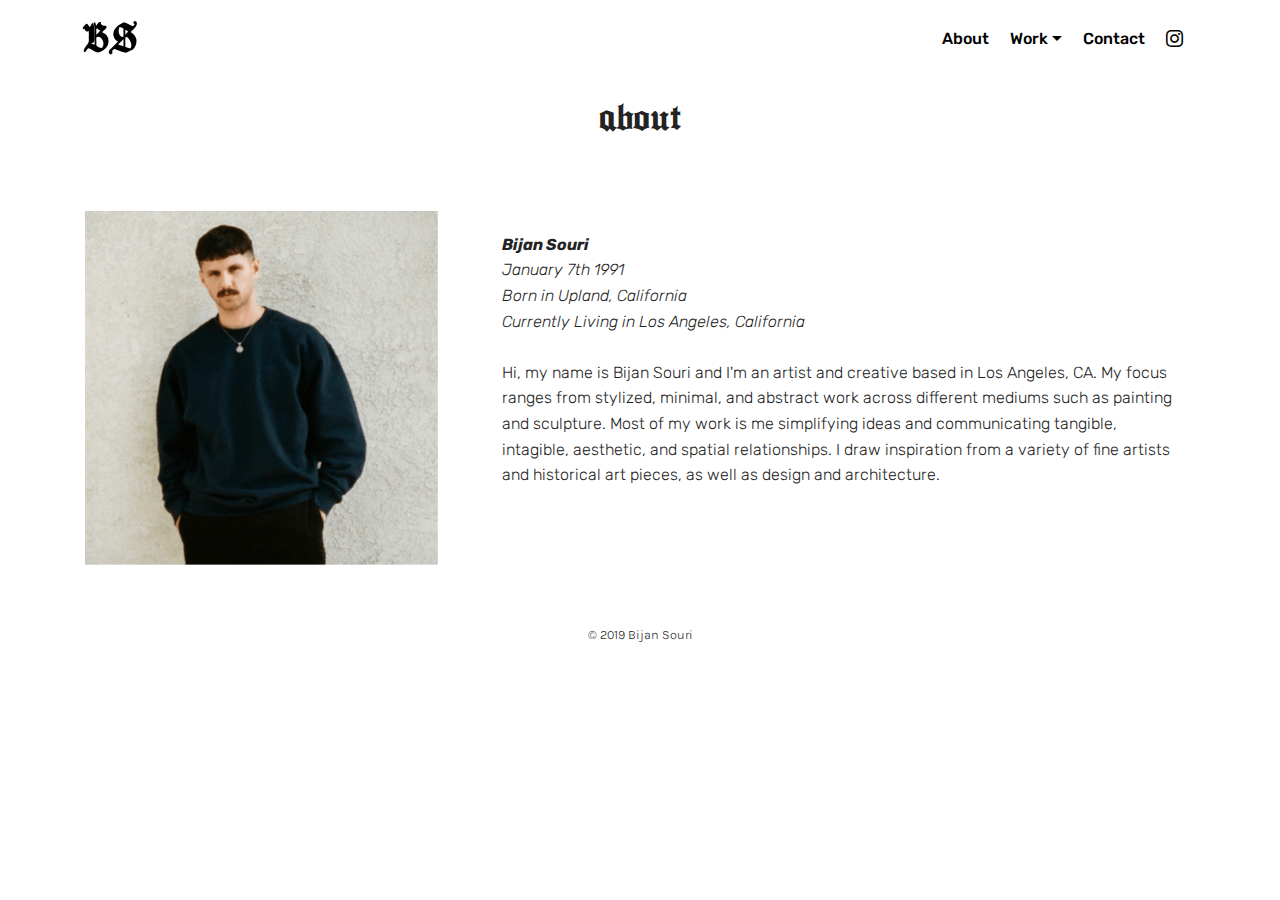
==== about.html @ efc6d03c "create github pages" ====
<!DOCTYPE html>
<html >
<head>
  <!-- Site made with Mobirise Website Builder v4.9.3, https://mobirise.com -->
  <meta charset="UTF-8">
  <meta http-equiv="X-UA-Compatible" content="IE=edge">
  <meta name="generator" content="Mobirise v4.9.3, mobirise.com">
  <meta name="viewport" content="width=device-width, initial-scale=1, minimum-scale=1">
  <link rel="shortcut icon" href="assets/images/bs-new-square-128x128.png" type="image/x-icon">
  <meta name="description" content="">
  <title>About</title>
  <link rel="stylesheet" href="assets/web/assets/mobirise-icons/mobirise-icons.css">
  <link rel="stylesheet" href="assets/tether/tether.min.css">
  <link rel="stylesheet" href="assets/bootstrap/css/bootstrap.min.css">
  <link rel="stylesheet" href="assets/bootstrap/css/bootstrap-grid.min.css">
  <link rel="stylesheet" href="assets/bootstrap/css/bootstrap-reboot.min.css">
  <link rel="stylesheet" href="assets/dropdown/css/style.css">
  <link rel="stylesheet" href="assets/socicon/css/styles.css">
  <link rel="stylesheet" href="assets/theme/css/style.css">
  <link href="assets/fonts/style.css" rel="stylesheet">
  <link rel="stylesheet" href="assets/mobirise/css/mbr-additional.css" type="text/css">
  
  
  
</head>
<body>
  <section class="menu cid-rirGWQUSJr" once="menu" id="menu2-4">

    

    <nav class="navbar navbar-expand beta-menu navbar-dropdown align-items-center navbar-fixed-top navbar-toggleable-sm">
        <button class="navbar-toggler navbar-toggler-right" type="button" data-toggle="collapse" data-target="#navbarSupportedContent" aria-controls="navbarSupportedContent" aria-expanded="false" aria-label="Toggle navigation">
            <div class="hamburger">
                <span></span>
                <span></span>
                <span></span>
                <span></span>
            </div>
        </button>
        <div class="menu-logo">
            <div class="navbar-brand">
                <span class="navbar-logo">
                    <a href="index.html">
                        <img src="assets/images/bs-new-square-122x122.png" alt="Mobirise" title="" style="height: 3.8rem;">
                    </a>
                </span>
                
            </div>
        </div>
        <div class="collapse navbar-collapse" id="navbarSupportedContent">
            <ul class="navbar-nav nav-dropdown nav-right" data-app-modern-menu="true"><li class="nav-item">
                    <a class="nav-link link text-black display-4" href="about.html">
                        About</a>
                </li><li class="nav-item dropdown"><a class="nav-link link dropdown-toggle text-black display-4" href="https://mobirise.co" data-toggle="dropdown-submenu" aria-expanded="false">
                        Work</a><div class="dropdown-menu"><a class="dropdown-item text-black display-4" href="art.html">Art</a><a class="dropdown-item text-black display-4" href="photography.html">Photograpy</a><a class="dropdown-item text-black display-4" href="scenic.html">Scenic Art</a><a class="dropdown-item text-black display-4" href="video.html">Video</a></div></li><li class="nav-item"><a class="nav-link link text-black display-4" href="contact.html">
                        Contact</a></li><li class="nav-item"><a class="nav-link link text-black display-4" href="https://www.instagram.com/okaybrb/" target="_blank"><span class="socicon socicon-instagram mbr-iconfont mbr-iconfont-btn" style="font-size: 17px;"></span></a></li></ul>
            
        </div>
    </nav>
</section>

<section class="engine"><a href="https://mobirise.info">Mobirise</a></section><section class="header1 cid-rice3ErLma" id="header16-d">

    

    

    <div class="container">
        <div class="row justify-content-md-center">
            <div class="col-md-10 align-center">
                <h1 class="mbr-section-title mbr-bold pb-3 mbr-fonts-style display-5"><span style="font-weight: normal;">about</span></h1>
                
                
                
            </div>
        </div>
    </div>

</section>

<section class="testimonials2 cid-ricbhhKDl5" id="testimonials2-3">

    

    

    <div class="container">
        <div class="media-container-row">
            <div class="mbr-figure pr-lg-5" style="width: 55%;">
              <img src="assets/images/bijan-profile-pic-1162x1256.png" alt="" title="">
            </div>
            <div class="media-content px-3 align-self-center mbr-white py-2">
                    <p class="mbr-text testimonial-text mbr-fonts-style display-4"><strong>
                       Bijan Souri</strong>
<br>
January 7th 1991
<br>
Born in Upland, California
<br>
Currently Living in Los Angeles, California
<br><br><span style="font-style: normal;">Hi, my name is Bijan Souri and I'm an artist and creative based in Los Angeles, CA. My focus ranges from stylized, minimal, and abstract work across different mediums such as painting and sculpture.  Most of my work is me simplifying ideas and communicating tangible, intagible, aesthetic, and spatial relationships. I draw inspiration from a variety of fine artists and historical art pieces, as well as design and architecture.</span><br></p>
                    <p class="mbr-author-name pt-4 mb-2 mbr-fonts-style display-7"></p>
                    <p class="mbr-author-desc mbr-fonts-style display-7"></p>
            </div>
        </div>
    </div>
</section>

<section once="" class="cid-ritAlDVL1P" id="footer6-c">

    

    

    <div class="container">
        <div class="media-container-row align-center mbr-white">
            <div class="col-12">
                <p class="mbr-text mb-0 mbr-fonts-style display-2">
                    © 2019 Bijan Souri</p>
            </div>
        </div>
    </div>
</section>


  <script src="assets/web/assets/jquery/jquery.min.js"></script>
  <script src="assets/popper/popper.min.js"></script>
  <script src="assets/tether/tether.min.js"></script>
  <script src="assets/bootstrap/js/bootstrap.min.js"></script>
  <script src="assets/smoothscroll/smooth-scroll.js"></script>
  <script src="assets/dropdown/js/script.min.js"></script>
  <script src="assets/touchswipe/jquery.touch-swipe.min.js"></script>
  <script src="assets/theme/js/script.js"></script>
  
  
</body>
</html>
---- assets/web/assets/mobirise-icons/mobirise-icons.css ----
@font-face {
  font-family: 'MobiriseIcons';
  src:  url('mobirise-icons.eot?spat4u');
  src:  url('mobirise-icons.eot?spat4u#iefix') format('embedded-opentype'),
    url('mobirise-icons.ttf?spat4u') format('truetype'),
    url('mobirise-icons.woff?spat4u') format('woff'),
    url('mobirise-icons.svg?spat4u#MobiriseIcons') format('svg');
  font-weight: normal;
  font-style: normal;
}

[class^="mbri-"], [class*=" mbri-"] {
  /* use !important to prevent issues with browser extensions that change fonts */
  font-family: MobiriseIcons !important;
  speak: none;
  font-style: normal;
  font-weight: normal;
  font-variant: normal;
  text-transform: none;
  line-height: 1;

  /* Better Font Rendering =========== */
  -webkit-font-smoothing: antialiased;
  -moz-osx-font-smoothing: grayscale;
}

.mbri-add-submenu:before {
  content: "\e900";
}
.mbri-alert:before {
  content: "\e901";
}
.mbri-align-center:before {
  content: "\e902";
}
.mbri-align-justify:before {
  content: "\e903";
}
.mbri-align-left:before {
  content: "\e904";
}
.mbri-align-right:before {
  content: "\e905";
}
.mbri-android:before {
  content: "\e906";
}
.mbri-apple:before {
  content: "\e907";
}
.mbri-arrow-down:before {
  content: "\e908";
}
.mbri-arrow-next:before {
  content: "\e909";
}
.mbri-arrow-prev:before {
  content: "\e90a";
}
.mbri-arrow-up:before {
  content: "\e90b";
}
.mbri-bold:before {
  content: "\e90c";
}
.mbri-bookmark:before {
  content: "\e90d";
}
.mbri-bootstrap:before {
  content: "\e90e";
}
.mbri-briefcase:before {
  content: "\e90f";
}
.mbri-browse:before {
  content: "\e910";
}
.mbri-bulleted-list:before {
  content: "\e911";
}
.mbri-calendar:before {
  content: "\e912";
}
.mbri-camera:before {
  content: "\e913";
}
.mbri-cart-add:before {
  content: "\e914";
}
.mbri-cart-full:before {
  content: "\e915";
}
.mbri-cash:before {
  content: "\e916";
}
.mbri-change-style:before {
  content: "\e917";
}
.mbri-chat:before {
  content: "\e918";
}
.mbri-clock:before {
  content: "\e919";
}
.mbri-close:before {
  content: "\e91a";
}
.mbri-cloud:before {
  content: "\e91b";
}
.mbri-code:before {
  content: "\e91c";
}
.mbri-contact-form:before {
  content: "\e91d";
}
.mbri-credit-card:before {
  content: "\e91e";
}
.mbri-cursor-click:before {
  content: "\e91f";
}
.mbri-cust-feedback:before {
  content: "\e920";
}
.mbri-database:before {
  content: "\e921";
}
.mbri-delivery:before {
  content: "\e922";
}
.mbri-desktop:before {
  content: "\e923";
}
.mbri-devices:before {
  content: "\e924";
}
.mbri-down:before {
  content: "\e925";
}
.mbri-download:before {
  content: "\e989";
}
.mbri-drag-n-drop:before {
  content: "\e927";
}
.mbri-drag-n-drop2:before {
  content: "\e928";
}
.mbri-edit:before {
  content: "\e929";
}
.mbri-edit2:before {
  content: "\e92a";
}
.mbri-error:before {
  content: "\e92b";
}
.mbri-extension:before {
  content: "\e92c";
}
.mbri-features:before {
  content: "\e92d";
}
.mbri-file:before {
  content: "\e92e";
}
.mbri-flag:before {
  content: "\e92f";
}
.mbri-folder:before {
  content: "\e930";
}
.mbri-gift:before {
  content: "\e931";
}
.mbri-github:before {
  content: "\e932";
}
.mbri-globe:before {
  content: "\e933";
}
.mbri-globe-2:before {
  content: "\e934";
}
.mbri-growing-chart:before {
  content: "\e935";
}
.mbri-hearth:before {
  content: "\e936";
}
.mbri-help:before {
  content: "\e937";
}
.mbri-home:before {
  content: "\e938";
}
.mbri-hot-cup:before {
  content: "\e939";
}
.mbri-idea:before {
  content: "\e93a";
}
.mbri-image-gallery:before {
  content: "\e93b";
}
.mbri-image-slider:before {
  content: "\e93c";
}
.mbri-info:before {
  content: "\e93d";
}
.mbri-italic:before {
  content: "\e93e";
}
.mbri-key:before {
  content: "\e93f";
}
.mbri-laptop:before {
  content: "\e940";
}
.mbri-layers:before {
  content: "\e941";
}
.mbri-left-right:before {
  content: "\e942";
}
.mbri-left:before {
  content: "\e943";
}
.mbri-letter:before {
  content: "\e944";
}
.mbri-like:before {
  content: "\e945";
}
.mbri-link:before {
  content: "\e946";
}
.mbri-lock:before {
  content: "\e947";
}
.mbri-login:before {
  content: "\e948";
}
.mbri-logout:before {
  content: "\e949";
}
.mbri-magic-stick:before {
  content: "\e94a";
}
.mbri-map-pin:before {
  content: "\e94b";
}
.mbri-menu:before {
  content: "\e94c";
}
.mbri-mobile:before {
  content: "\e94d";
}
.mbri-mobile2:before {
  content: "\e94e";
}
.mbri-mobirise:before {
  content: "\e94f";
}
.mbri-more-horizontal:before {
  content: "\e950";
}
.mbri-more-vertical:before {
  content: "\e951";
}
.mbri-music:before {
  content: "\e952";
}
.mbri-new-file:before {
  content: "\e953";
}
.mbri-numbered-list:before {
  content: "\e954";
}
.mbri-opened-folder:before {
  content: "\e955";
}
.mbri-pages:before {
  content: "\e956";
}
.mbri-paper-plane:before {
  content: "\e957";
}
.mbri-paperclip:before {
  content: "\e958";
}
.mbri-photo:before {
  content: "\e959";
}
.mbri-photos:before {
  content: "\e95a";
}
.mbri-pin:before {
  content: "\e95b";
}
.mbri-play:before {
  content: "\e95c";
}
.mbri-plus:before {
  content: "\e95d";
}
.mbri-preview:before {
  content: "\e95e";
}
.mbri-print:before {
  content: "\e95f";
}
.mbri-protect:before {
  content: "\e960";
}
.mbri-question:before {
  content: "\e961";
}
.mbri-quote-left:before {
  content: "\e962";
}
.mbri-quote-right:before {
  content: "\e963";
}
.mbri-refresh:before {
  content: "\e964";
}
.mbri-responsive:before {
  content: "\e965";
}
.mbri-right:before {
  content: "\e966";
}
.mbri-rocket:before {
  content: "\e967";
}
.mbri-sad-face:before {
  content: "\e968";
}
.mbri-sale:before {
  content: "\e969";
}
.mbri-save:before {
  content: "\e96a";
}
.mbri-search:before {
  content: "\e96b";
}
.mbri-setting:before {
  content: "\e96c";
}
.mbri-setting2:before {
  content: "\e96d";
}
.mbri-setting3:before {
  content: "\e96e";
}
.mbri-share:before {
  content: "\e96f";
}
.mbri-shopping-bag:before {
  content: "\e970";
}
.mbri-shopping-basket:before {
  content: "\e971";
}
.mbri-shopping-cart:before {
  content: "\e972";
}
.mbri-sites:before {
  content: "\e973";
}
.mbri-smile-face:before {
  content: "\e974";
}
.mbri-speed:before {
  content: "\e975";
}
.mbri-star:before {
  content: "\e976";
}
.mbri-success:before {
  content: "\e977";
}
.mbri-sun:before {
  content: "\e978";
}
.mbri-sun2:before {
  content: "\e979";
}
.mbri-tablet:before {
  content: "\e97a";
}
.mbri-tablet-vertical:before {
  content: "\e97b";
}
.mbri-target:before {
  content: "\e97c";
}
.mbri-timer:before {
  content: "\e97d";
}
.mbri-to-ftp:before {
  content: "\e97e";
}
.mbri-to-local-drive:before {
  content: "\e97f";
}
.mbri-touch-swipe:before {
  content: "\e980";
}
.mbri-touch:before {
  content: "\e981";
}
.mbri-trash:before {
  content: "\e982";
}
.mbri-underline:before {
  content: "\e983";
}
.mbri-unlink:before {
  content: "\e984";
}
.mbri-unlock:before {
  content: "\e985";
}
.mbri-up-down:before {
  content: "\e986";
}
.mbri-up:before {
  content: "\e987";
}
.mbri-update:before {
  content: "\e988";
}
.mbri-upload:before {
 content: "\e926"; 
}
.mbri-user:before {
  content: "\e98a";
}
.mbri-user2:before {
  content: "\e98b";
}
.mbri-users:before {
  content: "\e98c";
}
.mbri-video:before {
  content: "\e98d";
}
.mbri-video-play:before {
  content: "\e98e";
}
.mbri-watch:before {
  content: "\e98f";
}
.mbri-website-theme:before {
  content: "\e990";
}
.mbri-wifi:before {
  content: "\e991";
}
.mbri-windows:before {
  content: "\e992";
}
.mbri-zoom-out:before {
  content: "\e993";
}
.mbri-redo:before {
  content: "\e994";
}
.mbri-undo:before {
  content: "\e995";
}
---- assets/dropdown/css/style.css ----
.navbar-dropdown {
  left: 0;
  padding: 0;
  position: absolute;
  right: 0;
  top: 0;
  transition: all 0.45s ease;
  z-index: 1030;
  background: #282828; }
  .navbar-dropdown .navbar-logo {
    margin-right: 0.8rem;
    transition: margin 0.3s ease-in-out;
    vertical-align: middle; }
    .navbar-dropdown .navbar-logo img {
      height: 3.125rem;
      transition: all 0.3s ease-in-out; }
    .navbar-dropdown .navbar-logo.mbr-iconfont {
      font-size: 3.125rem;
      line-height: 3.125rem; }
  .navbar-dropdown .navbar-caption {
    font-weight: 700;
    white-space: normal;
    vertical-align: -4px;
    line-height: 3.125rem !important; }
    .navbar-dropdown .navbar-caption, .navbar-dropdown .navbar-caption:hover {
      color: inherit;
      text-decoration: none; }
  .navbar-dropdown .mbr-iconfont + .navbar-caption {
    vertical-align: -1px; }
  .navbar-dropdown.navbar-fixed-top {
    position: fixed; }
  .navbar-dropdown .navbar-brand span {
    vertical-align: -4px; }
  .navbar-dropdown.bg-color.transparent {
    background: none; }
  .navbar-dropdown.navbar-short .navbar-brand {
    padding: 0.625rem 0; }
    .navbar-dropdown.navbar-short .navbar-brand span {
      vertical-align: -1px; }
  .navbar-dropdown.navbar-short .navbar-caption {
    line-height: 2.375rem !important;
    vertical-align: -2px; }
  .navbar-dropdown.navbar-short .navbar-logo {
    margin-right: 0.5rem; }
    .navbar-dropdown.navbar-short .navbar-logo img {
      height: 2.375rem; }
    .navbar-dropdown.navbar-short .navbar-logo.mbr-iconfont {
      font-size: 2.375rem;
      line-height: 2.375rem; }
  .navbar-dropdown.navbar-short .mbr-table-cell {
    height: 3.625rem; }
  .navbar-dropdown .navbar-close {
    left: 0.6875rem;
    position: fixed;
    top: 0.75rem;
    z-index: 1000; }
  .navbar-dropdown .hamburger-icon {
    content: "";
    display: inline-block;
    vertical-align: middle;
    width: 16px;
    -webkit-box-shadow: 0 -6px 0 1px #282828,0 0 0 1px #282828,0 6px 0 1px #282828;
    -moz-box-shadow: 0 -6px 0 1px #282828,0 0 0 1px #282828,0 6px 0 1px #282828;
    box-shadow: 0 -6px 0 1px #282828,0 0 0 1px #282828,0 6px 0 1px #282828; }

.dropdown-menu .dropdown-toggle[data-toggle="dropdown-submenu"]::after {
  border-bottom: 0.35em solid transparent;
  border-left: 0.35em solid;
  border-right: 0;
  border-top: 0.35em solid transparent;
  margin-left: 0.3rem; }

.dropdown-menu .dropdown-item:focus {
  outline: 0; }

.nav-dropdown {
  font-size: 0.75rem;
  font-weight: 500;
  height: auto !important; }
  .nav-dropdown .nav-btn {
    padding-left: 1rem; }
  .nav-dropdown .link {
    margin: .667em 1.667em;
    font-weight: 500;
    padding: 0;
    transition: color .2s ease-in-out; }
    .nav-dropdown .link.dropdown-toggle {
      margin-right: 2.583em; }
      .nav-dropdown .link.dropdown-toggle::after {
        margin-left: .25rem;
        border-top: 0.35em solid;
        border-right: 0.35em solid transparent;
        border-left: 0.35em solid transparent;
        border-bottom: 0; }
      .nav-dropdown .link.dropdown-toggle[aria-expanded="true"] {
        margin: 0;
        padding: 0.667em 3.263em  0.667em 1.667em; }
  .nav-dropdown .link::after,
  .nav-dropdown .dropdown-item::after {
    color: inherit; }
  .nav-dropdown .btn {
    font-size: 0.75rem;
    font-weight: 700;
    letter-spacing: 0;
    margin-bottom: 0;
    padding-left: 1.25rem;
    padding-right: 1.25rem; }
  .nav-dropdown .dropdown-menu {
    border-radius: 0;
    border: 0;
    left: 0;
    margin: 0;
    padding-bottom: 1.25rem;
    padding-top: 1.25rem;
    position: relative; }
  .nav-dropdown .dropdown-submenu {
    margin-left: 0.125rem;
    top: 0; }
  .nav-dropdown .dropdown-item {
    font-weight: 500;
    line-height: 2;
    padding: 0.3846em 4.615em 0.3846em 1.5385em;
    position: relative;
    transition: color .2s ease-in-out, background-color .2s ease-in-out; }
    .nav-dropdown .dropdown-item::after {
      margin-top: -0.3077em;
      position: absolute;
      right: 1.1538em;
      top: 50%; }
    .nav-dropdown .dropdown-item:focus, .nav-dropdown .dropdown-item:hover {
      background: none; }

@media (max-width: 767px) {
  .nav-dropdown.navbar-toggleable-sm {
    bottom: 0;
    display: none;
    left: 0;
    overflow-x: hidden;
    position: fixed;
    top: 0;
    transform: translateX(-100%);
    -ms-transform: translateX(-100%);
    -webkit-transform: translateX(-100%);
    width: 18.75rem;
    z-index: 999; } }
.nav-dropdown.navbar-toggleable-xl {
  bottom: 0;
  display: none;
  left: 0;
  overflow-x: hidden;
  position: fixed;
  top: 0;
  transform: translateX(-100%);
  -ms-transform: translateX(-100%);
  -webkit-transform: translateX(-100%);
  width: 18.75rem;
  z-index: 999; }

.nav-dropdown-sm {
  display: block !important;
  overflow-x: hidden;
  overflow: auto;
  padding-top: 3.875rem; }
  .nav-dropdown-sm::after {
    content: "";
    display: block;
    height: 3rem;
    width: 100%; }
  .nav-dropdown-sm.collapse.in ~ .navbar-close {
    display: block !important; }
  .nav-dropdown-sm.collapsing, .nav-dropdown-sm.collapse.in {
    transform: translateX(0);
    -ms-transform: translateX(0);
    -webkit-transform: translateX(0);
    transition: all 0.25s ease-out;
    -webkit-transition: all 0.25s ease-out;
    background: #282828; }
  .nav-dropdown-sm.collapsing[aria-expanded="false"] {
    transform: translateX(-100%);
    -ms-transform: translateX(-100%);
    -webkit-transform: translateX(-100%); }
  .nav-dropdown-sm .nav-item {
    display: block;
    margin-left: 0 !important;
    padding-left: 0; }
  .nav-dropdown-sm .link,
  .nav-dropdown-sm .dropdown-item {
    border-top: 1px dotted rgba(255, 255, 255, 0.1);
    font-size: 0.8125rem;
    line-height: 1.6;
    margin: 0 !important;
    padding: 0.875rem 2.4rem 0.875rem 1.5625rem !important;
    position: relative;
    white-space: normal; }
    .nav-dropdown-sm .link:focus, .nav-dropdown-sm .link:hover,
    .nav-dropdown-sm .dropdown-item:focus,
    .nav-dropdown-sm .dropdown-item:hover {
      background: rgba(0, 0, 0, 0.2) !important;
      color: #c0a375; }
  .nav-dropdown-sm .nav-btn {
    position: relative;
    padding: 1.5625rem 1.5625rem 0 1.5625rem; }
    .nav-dropdown-sm .nav-btn::before {
      border-top: 1px dotted rgba(255, 255, 255, 0.1);
      content: "";
      left: 0;
      position: absolute;
      top: 0;
      width: 100%; }
    .nav-dropdown-sm .nav-btn + .nav-btn {
      padding-top: 0.625rem; }
      .nav-dropdown-sm .nav-btn + .nav-btn::before {
        display: none; }
  .nav-dropdown-sm .btn {
    padding: 0.625rem 0; }
  .nav-dropdown-sm .dropdown-toggle[data-toggle="dropdown-submenu"]::after {
    margin-left: .25rem;
    border-top: 0.35em solid;
    border-right: 0.35em solid transparent;
    border-left: 0.35em solid transparent;
    border-bottom: 0; }
  .nav-dropdown-sm .dropdown-toggle[data-toggle="dropdown-submenu"][aria-expanded="true"]::after {
    border-top: 0;
    border-right: 0.35em solid transparent;
    border-left: 0.35em solid transparent;
    border-bottom: 0.35em solid; }
  .nav-dropdown-sm .dropdown-menu {
    margin: 0;
    padding: 0;
    position: relative;
    top: 0;
    left: 0;
    width: 100%;
    border: 0;
    float: none;
    border-radius: 0;
    background: none; }
  .nav-dropdown-sm .dropdown-submenu {
    left: 100%;
    margin-left: 0.125rem;
    margin-top: -1.25rem;
    top: 0; }

.navbar-toggleable-sm .nav-dropdown .dropdown-menu {
  position: absolute; }

.navbar-toggleable-sm .nav-dropdown .dropdown-submenu {
  left: 100%;
  margin-left: 0.125rem;
  margin-top: -1.25rem;
  top: 0; }

.navbar-toggleable-sm.opened .nav-dropdown .dropdown-menu {
  position: relative; }

.navbar-toggleable-sm.opened .nav-dropdown .dropdown-submenu {
  left: 0;
  margin-left: 00rem;
  margin-top: 0rem;
  top: 0; }

.is-builder .nav-dropdown.collapsing {
  transition: none !important; }

/*# sourceMappingURL=style.css.map */
---- assets/socicon/css/styles.css ----
@charset "UTF-8";

@font-face {
  font-family: "socicon";
  src:url("../fonts/socicon.eot");
  src:url("../fonts/socicon.eot?#iefix") format("embedded-opentype"),
    url("../fonts/socicon.woff") format("woff"),
    url("../fonts/socicon.ttf") format("truetype"),
    url("../fonts/socicon.svg#socicon") format("svg");
  font-weight: normal;
  font-style: normal;

}

[data-icon]:before {
  font-family: "socicon" !important;
  content: attr(data-icon);
  font-style: normal !important;
  font-weight: normal !important;
  font-variant: normal !important;
  text-transform: none !important;
  speak: none;
  line-height: 1;
  -webkit-font-smoothing: antialiased;
  -moz-osx-font-smoothing: grayscale;
}

[class^="socicon-"]:before,
[class*=" socicon-"]:before {
  font-family: "socicon" !important;
  font-style: normal !important;
  font-weight: normal !important;
  font-variant: normal !important;
  text-transform: none !important;
  speak: none;
  line-height: 1;
  -webkit-font-smoothing: antialiased;
  -moz-osx-font-smoothing: grayscale;
}

.socicon-modelmayhem:before {
  content: "\e000";
}
.socicon-mixcloud:before {
  content: "\e001";
}
.socicon-drupal:before {
  content: "\e002";
}
.socicon-swarm:before {
  content: "\e003";
}
.socicon-istock:before {
  content: "\e004";
}
.socicon-yammer:before {
  content: "\e005";
}
.socicon-ello:before {
  content: "\e006";
}
.socicon-stackoverflow:before {
  content: "\e007";
}
.socicon-persona:before {
  content: "\e008";
}
.socicon-triplej:before {
  content: "\e009";
}
.socicon-houzz:before {
  content: "\e00a";
}
.socicon-rss:before {
  content: "\e00b";
}
.socicon-paypal:before {
  content: "\e00c";
}
.socicon-odnoklassniki:before {
  content: "\e00d";
}
.socicon-airbnb:before {
  content: "\e00e";
}
.socicon-periscope:before {
  content: "\e00f";
}
.socicon-outlook:before {
  content: "\e010";
}
.socicon-coderwall:before {
  content: "\e011";
}
.socicon-tripadvisor:before {
  content: "\e012";
}
.socicon-appnet:before {
  content: "\e013";
}
.socicon-goodreads:before {
  content: "\e014";
}
.socicon-tripit:before {
  content: "\e015";
}
.socicon-lanyrd:before {
  content: "\e016";
}
.socicon-slideshare:before {
  content: "\e017";
}
.socicon-buffer:before {
  content: "\e018";
}
.socicon-disqus:before {
  content: "\e019";
}
.socicon-vkontakte:before {
  content: "\e01a";
}
.socicon-whatsapp:before {
  content: "\e01b";
}
.socicon-patreon:before {
  content: "\e01c";
}
.socicon-storehouse:before {
  content: "\e01d";
}
.socicon-pocket:before {
  content: "\e01e";
}
.socicon-mail:before {
  content: "\e01f";
}
.socicon-blogger:before {
  content: "\e020";
}
.socicon-technorati:before {
  content: "\e021";
}
.socicon-reddit:before {
  content: "\e022";
}
.socicon-dribbble:before {
  content: "\e023";
}
.socicon-stumbleupon:before {
  content: "\e024";
}
.socicon-digg:before {
  content: "\e025";
}
.socicon-envato:before {
  content: "\e026";
}
.socicon-behance:before {
  content: "\e027";
}
.socicon-delicious:before {
  content: "\e028";
}
.socicon-deviantart:before {
  content: "\e029";
}
.socicon-forrst:before {
  content: "\e02a";
}
.socicon-play:before {
  content: "\e02b";
}
.socicon-zerply:before {
  content: "\e02c";
}
.socicon-wikipedia:before {
  content: "\e02d";
}
.socicon-apple:before {
  content: "\e02e";
}
.socicon-flattr:before {
  content: "\e02f";
}
.socicon-github:before {
  content: "\e030";
}
.socicon-renren:before {
  content: "\e031";
}
.socicon-friendfeed:before {
  content: "\e032";
}
.socicon-newsvine:before {
  content: "\e033";
}
.socicon-identica:before {
  content: "\e034";
}
.socicon-bebo:before {
  content: "\e035";
}
.socicon-zynga:before {
  content: "\e036";
}
.socicon-steam:before {
  content: "\e037";
}
.socicon-xbox:before {
  content: "\e038";
}
.socicon-windows:before {
  content: "\e039";
}
.socicon-qq:before {
  content: "\e03a";
}
.socicon-douban:before {
  content: "\e03b";
}
.socicon-meetup:before {
  content: "\e03c";
}
.socicon-playstation:before {
  content: "\e03d";
}
.socicon-android:before {
  content: "\e03e";
}
.socicon-snapchat:before {
  content: "\e03f";
}
.socicon-twitter:before {
  content: "\e040";
}
.socicon-facebook:before {
  content: "\e041";
}
.socicon-googleplus:before {
  content: "\e042";
}
.socicon-pinterest:before {
  content: "\e043";
}
.socicon-foursquare:before {
  content: "\e044";
}
.socicon-yahoo:before {
  content: "\e045";
}
.socicon-skype:before {
  content: "\e046";
}
.socicon-yelp:before {
  content: "\e047";
}
.socicon-feedburner:before {
  content: "\e048";
}
.socicon-linkedin:before {
  content: "\e049";
}
.socicon-viadeo:before {
  content: "\e04a";
}
.socicon-xing:before {
  content: "\e04b";
}
.socicon-myspace:before {
  content: "\e04c";
}
.socicon-soundcloud:before {
  content: "\e04d";
}
.socicon-spotify:before {
  content: "\e04e";
}
.socicon-grooveshark:before {
  content: "\e04f";
}
.socicon-lastfm:before {
  content: "\e050";
}
.socicon-youtube:before {
  content: "\e051";
}
.socicon-vimeo:before {
  content: "\e052";
}
.socicon-dailymotion:before {
  content: "\e053";
}
.socicon-vine:before {
  content: "\e054";
}
.socicon-flickr:before {
  content: "\e055";
}
.socicon-500px:before {
  content: "\e056";
}
.socicon-wordpress:before {
  content: "\e058";
}
.socicon-tumblr:before {
  content: "\e059";
}
.socicon-twitch:before {
  content: "\e05a";
}
.socicon-8tracks:before {
  content: "\e05b";
}
.socicon-amazon:before {
  content: "\e05c";
}
.socicon-icq:before {
  content: "\e05d";
}
.socicon-smugmug:before {
  content: "\e05e";
}
.socicon-ravelry:before {
  content: "\e05f";
}
.socicon-weibo:before {
  content: "\e060";
}
.socicon-baidu:before {
  content: "\e061";
}
.socicon-angellist:before {
  content: "\e062";
}
.socicon-ebay:before {
  content: "\e063";
}
.socicon-imdb:before {
  content: "\e064";
}
.socicon-stayfriends:before {
  content: "\e065";
}
.socicon-residentadvisor:before {
  content: "\e066";
}
.socicon-google:before {
  content: "\e067";
}
.socicon-yandex:before {
  content: "\e068";
}
.socicon-sharethis:before {
  content: "\e069";
}
.socicon-bandcamp:before {
  content: "\e06a";
}
.socicon-itunes:before {
  content: "\e06b";
}
.socicon-deezer:before {
  content: "\e06c";
}
.socicon-telegram:before {
  content: "\e06e";
}
.socicon-openid:before {
  content: "\e06f";
}
.socicon-amplement:before {
  content: "\e070";
}
.socicon-viber:before {
  content: "\e071";
}
.socicon-zomato:before {
  content: "\e072";
}
.socicon-draugiem:before {
  content: "\e074";
}
.socicon-endomodo:before {
  content: "\e075";
}
.socicon-filmweb:before {
  content: "\e076";
}
.socicon-stackexchange:before {
  content: "\e077";
}
.socicon-wykop:before {
  content: "\e078";
}
.socicon-teamspeak:before {
  content: "\e079";
}
.socicon-teamviewer:before {
  content: "\e07a";
}
.socicon-ventrilo:before {
  content: "\e07b";
}
.socicon-younow:before {
  content: "\e07c";
}
.socicon-raidcall:before {
  content: "\e07d";
}
.socicon-mumble:before {
  content: "\e07e";
}
.socicon-medium:before {
  content: "\e06d";
}
.socicon-bebee:before {
  content: "\e07f";
}
.socicon-hitbox:before {
  content: "\e080";
}
.socicon-reverbnation:before {
  content: "\e081";
}
.socicon-formulr:before {
  content: "\e082";
}
.socicon-instagram:before {
  content: "\e057";
}
.socicon-battlenet:before {
  content: "\e083";
}
.socicon-chrome:before {
  content: "\e084";
}
.socicon-discord:before {
  content: "\e086";
}
.socicon-issuu:before {
  content: "\e087";
}
.socicon-macos:before {
  content: "\e088";
}
.socicon-firefox:before {
  content: "\e089";
}
.socicon-opera:before {
  content: "\e08d";
}
.socicon-keybase:before {
  content: "\e090";
}
.socicon-alliance:before {
  content: "\e091";
}
.socicon-livejournal:before {
  content: "\e092";
}
.socicon-googlephotos:before {
  content: "\e093";
}
.socicon-horde:before {
  content: "\e094";
}
.socicon-etsy:before {
  content: "\e095";
}
.socicon-zapier:before {
  content: "\e096";
}
.socicon-google-scholar:before {
  content: "\e097";
}
.socicon-researchgate:before {
  content: "\e098";
}
.socicon-wechat:before {
  content: "\e099";
}
.socicon-strava:before {
  content: "\e09a";
}
.socicon-line:before {
  content: "\e09b";
}
.socicon-lyft:before {
  content: "\e09c";
}
.socicon-uber:before {
  content: "\e09d";
}
.socicon-songkick:before {
  content: "\e09e";
}
.socicon-viewbug:before {
  content: "\e09f";
}
.socicon-googlegroups:before {
  content: "\e0a0";
}
.socicon-quora:before {
  content: "\e073";
}
.socicon-diablo:before {
  content: "\e085";
}
.socicon-blizzard:before {
  content: "\e0a1";
}
.socicon-hearthstone:before {
  content: "\e08b";
}
.socicon-heroes:before {
  content: "\e08a";
}
.socicon-overwatch:before {
  content: "\e08c";
}
.socicon-warcraft:before {
  content: "\e08e";
}
.socicon-starcraft:before {
  content: "\e08f";
}
.socicon-beam:before {
  content: "\e0a2";
}
.socicon-curse:before {
  content: "\e0a3";
}
.socicon-player:before {
  content: "\e0a4";
}
.socicon-streamjar:before {
  content: "\e0a5";
}
.socicon-nintendo:before {
  content: "\e0a6";
}
.socicon-hellocoton:before {
  content: "\e0a7";
}
---- assets/theme/css/style.css ----
/*!
 * Mobirise v4 theme (https://mobirise.com/)
 * Copyright 2017 Mobirise
 */
section {
  background-color: #eeeeee; }

section,
.container,
.container-fluid {
  position: relative;
  word-wrap: break-word; }

a.mbr-iconfont:hover {
  text-decoration: none; }

.article .lead p, .article .lead ul, .article .lead ol, .article .lead pre, .article .lead blockquote {
  margin-bottom: 0; }

a {
  font-style: normal;
  font-weight: 400;
  cursor: pointer; }
  a, a:hover {
    text-decoration: none; }

figure {
  margin-bottom: 0; }

body {
  color: #232323; }

h1, h2, h3, h4, h5, h6,
.h1, .h2, .h3, .h4, .h5, .h6,
.display-1, .display-2, .display-3, .display-4 {
  line-height: 1;
  word-break: break-word;
  word-wrap: break-word; }

b, strong {
  font-weight: bold; }

blockquote {
  padding: 10px 0 10px 20px;
  position: relative;
  border-left: 2px solid;
  border-color: #ff3366; }

input:-webkit-autofill, input:-webkit-autofill:hover, input:-webkit-autofill:focus, input:-webkit-autofill:active {
  transition-delay: 9999s;
  transition-property: background-color, color; }

textarea[type="hidden"] {
  display: none; }

body {
  position: relative; }

section {
  background-position: 50% 50%;
  background-repeat: no-repeat;
  background-size: cover; }
  section .mbr-background-video,
  section .mbr-background-video-preview {
    position: absolute;
    bottom: 0;
    left: 0;
    right: 0;
    top: 0; }

.hidden {
  visibility: hidden; }

.mbr-z-index20 {
  z-index: 20; }

/*! Base colors */
.mbr-white {
  color: #ffffff; }

.mbr-black {
  color: #000000; }

.mbr-bg-white {
  background-color: #ffffff; }

.mbr-bg-black {
  background-color: #000000; }

/*! Text-aligns */
.align-left {
  text-align: left; }

.align-center {
  text-align: center; }

.align-right {
  text-align: right; }

@media (max-width: 767px) {
  .align-left, .align-center, .align-right, .mbr-section-btn, .mbr-section-title {
    text-align: center; } }
/*! Font-weight  */
.mbr-light {
  font-weight: 300; }

.mbr-regular {
  font-weight: 400; }

.mbr-semibold {
  font-weight: 500; }

.mbr-bold {
  font-weight: 700; }

/*! Media  */
.media-size-item {
  -webkit-flex: 1 1 auto;
  -moz-flex: 1 1 auto;
  -ms-flex: 1 1 auto;
  -o-flex: 1 1 auto;
  flex: 1 1 auto; }

.media-content {
  -webkit-flex-basis: 100%;
  flex-basis: 100%; }

.media-container-row {
  display: -ms-flexbox;
  display: -webkit-flex;
  display: flex;
  -webkit-flex-direction: row;
  -ms-flex-direction: row;
  flex-direction: row;
  -webkit-flex-wrap: wrap;
  -ms-flex-wrap: wrap;
  flex-wrap: wrap;
  -webkit-justify-content: center;
  -ms-flex-pack: center;
  justify-content: center;
  -webkit-align-content: center;
  -ms-flex-line-pack: center;
  align-content: center;
  -webkit-align-items: start;
  -ms-flex-align: start;
  align-items: start; }
  .media-container-row .media-size-item {
    width: 400px; }

.media-container-column {
  display: -ms-flexbox;
  display: -webkit-flex;
  display: flex;
  -webkit-flex-direction: column;
  -ms-flex-direction: column;
  flex-direction: column;
  -webkit-flex-wrap: wrap;
  -ms-flex-wrap: wrap;
  flex-wrap: wrap;
  -webkit-justify-content: center;
  -ms-flex-pack: center;
  justify-content: center;
  -webkit-align-content: center;
  -ms-flex-line-pack: center;
  align-content: center;
  -webkit-align-items: stretch;
  -ms-flex-align: stretch;
  align-items: stretch; }
  .media-container-column > * {
    width: 100%; }

@media (min-width: 992px) {
  .media-container-row {
    -webkit-flex-wrap: nowrap;
    -ms-flex-wrap: nowrap;
    flex-wrap: nowrap; } }
figure {
  overflow: hidden; }

figure[mbr-media-size] {
  transition: width 0.1s; }

.mbr-figure img, .mbr-figure iframe {
  display: block;
  width: 100%; }

.card {
  background-color: transparent;
  border: none; }

.card-img {
  text-align: center;
  flex-shrink: 0;
  -webkit-flex-shrink: 0; }

.media {
  max-width: 100%;
  margin: 0 auto; }

.mbr-figure {
  -ms-flex-item-align: center;
  -ms-grid-row-align: center;
  -webkit-align-self: center;
  align-self: center; }

.media-container > div {
  max-width: 100%; }

.mbr-figure img, .card-img img {
  width: 100%; }

@media (max-width: 991px) {
  .media-size-item {
    width: auto !important; }

  .media {
    width: auto; }

  .mbr-figure {
    width: 100% !important; } }
/*! Buttons */
.mbr-section-btn {
  margin-left: -.25rem;
  margin-right: -.25rem;
  font-size: 0; }

nav .mbr-section-btn {
  margin-left: 0rem;
  margin-right: 0rem; }

/*! Btn icon margin */
.btn .mbr-iconfont, .btn.btn-sm .mbr-iconfont {
  cursor: pointer;
  margin-right: 0.5rem; }

.btn.btn-md .mbr-iconfont, .btn.btn-md .mbr-iconfont {
  margin-right: 0.8rem; }

.mbr-regular {
  font-weight: 400; }

.mbr-semibold {
  font-weight: 500; }

.mbr-bold {
  font-weight: 700; }

[type="submit"] {
  -webkit-appearance: none; }

/*! Full-screen */
.mbr-fullscreen .mbr-overlay {
  min-height: 100vh; }

.mbr-fullscreen {
  display: flex;
  display: -webkit-flex;
  display: -moz-flex;
  display: -ms-flex;
  display: -o-flex;
  align-items: center;
  -webkit-align-items: center;
  min-height: 100vh;
  padding-top: 3rem;
  padding-bottom: 3rem; }

/*! Map */
.map {
  height: 25rem;
  position: relative; }
  .map iframe {
    width: 100%;
    height: 100%; }

/* Form */
.form-asterisk {
  font-family: initial;
  position: absolute;
  top: -2px;
  font-weight: normal; }

/*! Scroll to top arrow */
.mbr-arrow-up {
  bottom: 25px;
  right: 90px;
  position: fixed;
  text-align: right;
  z-index: 5000;
  color: #ffffff;
  font-size: 32px;
  transform: rotate(180deg);
  -webkit-transform: rotate(180deg); }

.mbr-arrow-up a {
  background: rgba(0, 0, 0, 0.2);
  border-radius: 3px;
  color: #fff;
  display: inline-block;
  height: 60px;
  width: 60px;
  outline-style: none !important;
  position: relative;
  text-decoration: none;
  transition: all .3s ease-in-out;
  cursor: pointer;
  text-align: center; }
  .mbr-arrow-up a:hover {
    background-color: rgba(0, 0, 0, 0.4); }
  .mbr-arrow-up a i {
    line-height: 60px; }

.mbr-arrow-up-icon {
  display: block;
  color: #fff; }

.mbr-arrow-up-icon::before {
  content: "\203a";
  display: inline-block;
  font-family: serif;
  font-size: 32px;
  line-height: 1;
  font-style: normal;
  position: relative;
  top: 6px;
  left: -4px;
  -webkit-transform: rotate(-90deg);
  transform: rotate(-90deg); }

/*! Arrow Down */
.mbr-arrow {
  position: absolute;
  bottom: 45px;
  left: 50%;
  width: 60px;
  height: 60px;
  cursor: pointer;
  background-color: rgba(80, 80, 80, 0.5);
  border-radius: 50%;
  -webkit-transform: translateX(-50%);
  transform: translateX(-50%); }
  .mbr-arrow > a {
    display: inline-block;
    text-decoration: none;
    outline-style: none;
    -webkit-animation: arrowdown 1.7s ease-in-out infinite;
    animation: arrowdown 1.7s ease-in-out infinite; }
    .mbr-arrow > a > i {
      position: absolute;
      top: -2px;
      left: 15px;
      font-size: 2rem; }

@keyframes arrowdown {
  0% {
    transform: translateY(0px);
    -webkit-transform: translateY(0px); }
  50% {
    transform: translateY(-5px);
    -webkit-transform: translateY(-5px); }
  100% {
    transform: translateY(0px);
    -webkit-transform: translateY(0px); } }
@-webkit-keyframes arrowdown {
  0% {
    transform: translateY(0px);
    -webkit-transform: translateY(0px); }
  50% {
    transform: translateY(-5px);
    -webkit-transform: translateY(-5px); }
  100% {
    transform: translateY(0px);
    -webkit-transform: translateY(0px); } }
@media (max-width: 500px) {
  .mbr-arrow-up {
    left: 50%;
    right: auto;
    transform: translateX(-50%) rotate(180deg);
    -webkit-transform: translateX(-50%) rotate(180deg); } }
/*Gradients animation*/
@keyframes gradient-animation {
  from {
    background-position: 0% 100%;
    animation-timing-function: ease-in-out; }
  to {
    background-position: 100% 0%;
    animation-timing-function: ease-in-out; } }
@-webkit-keyframes gradient-animation {
  from {
    background-position: 0% 100%;
    animation-timing-function: ease-in-out; }
  to {
    background-position: 100% 0%;
    animation-timing-function: ease-in-out; } }
.bg-gradient {
  background-size: 200% 200%;
  animation: gradient-animation 5s infinite alternate;
  -webkit-animation: gradient-animation 5s infinite alternate; }

.menu .navbar-brand {
  display: -webkit-flex; }
  .menu .navbar-brand span {
    display: flex;
    display: -webkit-flex; }
  .menu .navbar-brand .navbar-caption-wrap {
    display: -webkit-flex; }
  .menu .navbar-brand .navbar-logo img {
    display: -webkit-flex; }
@media (min-width: 768px) and (max-width: 991px) {
  .menu .navbar-toggleable-sm .navbar-nav {
    display: -webkit-box;
    display: -webkit-flex;
    display: -ms-flexbox; } }
@media (min-width: 992px) {
  .menu .navbar-nav.nav-dropdown {
    display: -webkit-flex; }
  .menu .navbar-toggleable-sm .navbar-collapse {
    display: -webkit-flex !important; } }
@media (max-width: 767px) {
  .menu .navbar-collapse {
    overflow-y: auto;
    max-height: 80vh; }
  .menu .dropdown-menu {
    max-height: 60vh;
    overflow-y: auto; } }

.navbar {
  display: -webkit-flex;
  -webkit-flex-wrap: wrap;
  -webkit-align-items: center;
  -webkit-justify-content: space-between; }

.navbar-collapse {
  -webkit-flex-basis: 100%;
  -webkit-flex-grow: 1;
  -webkit-align-items: center; }

.nav-dropdown .link {
  padding: .667em 1.667em !important;
  margin: 0 !important; }

.nav {
  display: -webkit-flex;
  -webkit-flex-wrap: wrap; }

.row {
  display: -webkit-flex;
  -webkit-flex-wrap: wrap; }

.justify-content-center {
  -webkit-justify-content: center; }

.form-inline {
  display: -webkit-flex;
  -webkit-flex-flow: row wrap;
  -webkit-align-items: center; }

.card-wrapper {
  -webkit-flex: 1; }

.carousel-control {
  z-index: 10;
  display: -webkit-flex;
  -webkit-align-items: center;
  -webkit-justify-content: center; }

.carousel-controls {
  display: -webkit-flex; }

.media {
  display: -webkit-flex; }

/*# sourceMappingURL=style.css.map */
.engine {
	position: absolute;
	text-indent: -2400px;
	text-align: center;
	padding: 0;
	top: 0;
	left: -2400px;
}
---- assets/fonts/style.css ----
@font-face {
   font-family: 'FetteClassicUNZFraktur';
   src: url('FetteClassicUNZFraktur/font.ttf');
}
@font-face {
   font-family: 'Ancient Medium';
   src: url('Ancient Medium/font.ttf');
}
---- assets/mobirise/css/mbr-additional.css ----
@import url(https://fonts.googleapis.com/css?family=Karla:400,400i,700,700i);
@import url(https://fonts.googleapis.com/css?family=Rubik:300,300i,400,400i,500,500i,700,700i,900,900i);



body {
  font-style: normal;
  line-height: 1.5;
}
.mbr-section-title {
  font-style: normal;
  line-height: 1.2;
}
.mbr-section-subtitle {
  line-height: 1.3;
}
.mbr-text {
  font-style: normal;
  line-height: 1.6;
}
.display-1 {
  font-family: 'FetteClassicUNZFraktur';
  font-size: 5.6rem;
}
.display-1 > .mbr-iconfont {
  font-size: 8.96rem;
}
.display-2 {
  font-family: 'Karla', sans-serif;
  font-size: 0.8rem;
}
.display-2 > .mbr-iconfont {
  font-size: 1.28rem;
}
.display-4 {
  font-family: 'Rubik', sans-serif;
  font-size: 1rem;
}
.display-4 > .mbr-iconfont {
  font-size: 1.6rem;
}
.display-5 {
  font-family: 'Ancient Medium';
  font-size: 2.7rem;
}
.display-5 > .mbr-iconfont {
  font-size: 4.32rem;
}
.display-7 {
  font-family: 'Rubik', sans-serif;
  font-size: 1rem;
}
.display-7 > .mbr-iconfont {
  font-size: 1.6rem;
}
/* ---- Fluid typography for mobile devices ---- */
/* 1.4 - font scale ratio ( bootstrap == 1.42857 ) */
/* 100vw - current viewport width */
/* (48 - 20)  48 == 48rem == 768px, 20 == 20rem == 320px(minimal supported viewport) */
/* 0.65 - min scale variable, may vary */
@media (max-width: 768px) {
  .display-1 {
    font-size: 4.48rem;
    font-size: calc( 2.61rem + (5.6 - 2.61) * ((100vw - 20rem) / (48 - 20)));
    line-height: calc( 1.4 * (2.61rem + (5.6 - 2.61) * ((100vw - 20rem) / (48 - 20))));
  }
  .display-2 {
    font-size: 0.64rem;
    font-size: calc( 0.93rem + (0.8 - 0.93) * ((100vw - 20rem) / (48 - 20)));
    line-height: calc( 1.4 * (0.93rem + (0.8 - 0.93) * ((100vw - 20rem) / (48 - 20))));
  }
  .display-4 {
    font-size: 0.8rem;
    font-size: calc( 1rem + (1 - 1) * ((100vw - 20rem) / (48 - 20)));
    line-height: calc( 1.4 * (1rem + (1 - 1) * ((100vw - 20rem) / (48 - 20))));
  }
  .display-5 {
    font-size: 2.16rem;
    font-size: calc( 1.595rem + (2.7 - 1.595) * ((100vw - 20rem) / (48 - 20)));
    line-height: calc( 1.4 * (1.595rem + (2.7 - 1.595) * ((100vw - 20rem) / (48 - 20))));
  }
}
/* Buttons */
.btn {
  font-weight: 500;
  border-width: 2px;
  font-style: normal;
  letter-spacing: 1px;
  margin: .4rem .8rem;
  white-space: normal;
  -webkit-transition: all 0.3s ease-in-out;
  -moz-transition: all 0.3s ease-in-out;
  transition: all 0.3s ease-in-out;
  display: inline-flex;
  align-items: center;
  justify-content: center;
  word-break: break-word;
  -webkit-align-items: center;
  -webkit-justify-content: center;
  display: -webkit-inline-flex;
  padding: 1rem 3rem;
  border-radius: 3px;
}
.btn-sm {
  font-weight: 500;
  letter-spacing: 1px;
  -webkit-transition: all 0.3s ease-in-out;
  -moz-transition: all 0.3s ease-in-out;
  transition: all 0.3s ease-in-out;
  padding: 0.6rem 1.5rem;
  border-radius: 3px;
}
.btn-md {
  font-weight: 500;
  letter-spacing: 1px;
  margin: .4rem .8rem !important;
  -webkit-transition: all 0.3s ease-in-out;
  -moz-transition: all 0.3s ease-in-out;
  transition: all 0.3s ease-in-out;
  padding: 1rem 3rem;
  border-radius: 3px;
}
.btn-lg {
  font-weight: 500;
  letter-spacing: 1px;
  margin: .4rem .8rem !important;
  -webkit-transition: all 0.3s ease-in-out;
  -moz-transition: all 0.3s ease-in-out;
  transition: all 0.3s ease-in-out;
  padding: 1.2rem 3.2rem;
  border-radius: 3px;
}
.bg-primary {
  background-color: #ffffff !important;
}
.bg-success {
  background-color: #f7ed4a !important;
}
.bg-info {
  background-color: #82786e !important;
}
.bg-warning {
  background-color: #879a9f !important;
}
.bg-danger {
  background-color: #b1a374 !important;
}
.btn-primary,
.btn-primary:active {
  background-color: #ffffff !important;
  border-color: #ffffff !important;
  color: #808080 !important;
}
.btn-primary:hover,
.btn-primary:focus,
.btn-primary.focus,
.btn-primary.active {
  color: #808080 !important;
  background-color: #d9d9d9 !important;
  border-color: #d9d9d9 !important;
}
.btn-primary.disabled,
.btn-primary:disabled {
  color: #808080 !important;
  background-color: #d9d9d9 !important;
  border-color: #d9d9d9 !important;
}
.btn-secondary,
.btn-secondary:active {
  background-color: #ff3366 !important;
  border-color: #ff3366 !important;
  color: #ffffff !important;
}
.btn-secondary:hover,
.btn-secondary:focus,
.btn-secondary.focus,
.btn-secondary.active {
  color: #ffffff !important;
  background-color: #e50039 !important;
  border-color: #e50039 !important;
}
.btn-secondary.disabled,
.btn-secondary:disabled {
  color: #ffffff !important;
  background-color: #e50039 !important;
  border-color: #e50039 !important;
}
.btn-info,
.btn-info:active {
  background-color: #82786e !important;
  border-color: #82786e !important;
  color: #ffffff !important;
}
.btn-info:hover,
.btn-info:focus,
.btn-info.focus,
.btn-info.active {
  color: #ffffff !important;
  background-color: #59524b !important;
  border-color: #59524b !important;
}
.btn-info.disabled,
.btn-info:disabled {
  color: #ffffff !important;
  background-color: #59524b !important;
  border-color: #59524b !important;
}
.btn-success,
.btn-success:active {
  background-color: #f7ed4a !important;
  border-color: #f7ed4a !important;
  color: #3f3c03 !important;
}
.btn-success:hover,
.btn-success:focus,
.btn-success.focus,
.btn-success.active {
  color: #3f3c03 !important;
  background-color: #eadd0a !important;
  border-color: #eadd0a !important;
}
.btn-success.disabled,
.btn-success:disabled {
  color: #3f3c03 !important;
  background-color: #eadd0a !important;
  border-color: #eadd0a !important;
}
.btn-warning,
.btn-warning:active {
  background-color: #879a9f !important;
  border-color: #879a9f !important;
  color: #ffffff !important;
}
.btn-warning:hover,
.btn-warning:focus,
.btn-warning.focus,
.btn-warning.active {
  color: #ffffff !important;
  background-color: #617479 !important;
  border-color: #617479 !important;
}
.btn-warning.disabled,
.btn-warning:disabled {
  color: #ffffff !important;
  background-color: #617479 !important;
  border-color: #617479 !important;
}
.btn-danger,
.btn-danger:active {
  background-color: #b1a374 !important;
  border-color: #b1a374 !important;
  color: #ffffff !important;
}
.btn-danger:hover,
.btn-danger:focus,
.btn-danger.focus,
.btn-danger.active {
  color: #ffffff !important;
  background-color: #8b7d4e !important;
  border-color: #8b7d4e !important;
}
.btn-danger.disabled,
.btn-danger:disabled {
  color: #ffffff !important;
  background-color: #8b7d4e !important;
  border-color: #8b7d4e !important;
}
.btn-white {
  color: #333333 !important;
}
.btn-white,
.btn-white:active {
  background-color: #ffffff !important;
  border-color: #ffffff !important;
  color: #808080 !important;
}
.btn-white:hover,
.btn-white:focus,
.btn-white.focus,
.btn-white.active {
  color: #808080 !important;
  background-color: #d9d9d9 !important;
  border-color: #d9d9d9 !important;
}
.btn-white.disabled,
.btn-white:disabled {
  color: #808080 !important;
  background-color: #d9d9d9 !important;
  border-color: #d9d9d9 !important;
}
.btn-black,
.btn-black:active {
  background-color: #333333 !important;
  border-color: #333333 !important;
  color: #ffffff !important;
}
.btn-black:hover,
.btn-black:focus,
.btn-black.focus,
.btn-black.active {
  color: #ffffff !important;
  background-color: #0d0d0d !important;
  border-color: #0d0d0d !important;
}
.btn-black.disabled,
.btn-black:disabled {
  color: #ffffff !important;
  background-color: #0d0d0d !important;
  border-color: #0d0d0d !important;
}
.btn-primary-outline,
.btn-primary-outline:active {
  background: none;
  border-color: #cccccc;
  color: #cccccc;
}
.btn-primary-outline:hover,
.btn-primary-outline:focus,
.btn-primary-outline.focus,
.btn-primary-outline.active {
  color: #808080;
  background-color: #ffffff;
  border-color: #ffffff;
}
.btn-primary-outline.disabled,
.btn-primary-outline:disabled {
  color: #808080 !important;
  background-color: #ffffff !important;
  border-color: #ffffff !important;
}
.btn-secondary-outline,
.btn-secondary-outline:active {
  background: none;
  border-color: #cc0033;
  color: #cc0033;
}
.btn-secondary-outline:hover,
.btn-secondary-outline:focus,
.btn-secondary-outline.focus,
.btn-secondary-outline.active {
  color: #ffffff;
  background-color: #ff3366;
  border-color: #ff3366;
}
.btn-secondary-outline.disabled,
.btn-secondary-outline:disabled {
  color: #ffffff !important;
  background-color: #ff3366 !important;
  border-color: #ff3366 !important;
}
.btn-info-outline,
.btn-info-outline:active {
  background: none;
  border-color: #4b453f;
  color: #4b453f;
}
.btn-info-outline:hover,
.btn-info-outline:focus,
.btn-info-outline.focus,
.btn-info-outline.active {
  color: #ffffff;
  background-color: #82786e;
  border-color: #82786e;
}
.btn-info-outline.disabled,
.btn-info-outline:disabled {
  color: #ffffff !important;
  background-color: #82786e !important;
  border-color: #82786e !important;
}
.btn-success-outline,
.btn-success-outline:active {
  background: none;
  border-color: #d2c609;
  color: #d2c609;
}
.btn-success-outline:hover,
.btn-success-outline:focus,
.btn-success-outline.focus,
.btn-success-outline.active {
  color: #3f3c03;
  background-color: #f7ed4a;
  border-color: #f7ed4a;
}
.btn-success-outline.disabled,
.btn-success-outline:disabled {
  color: #3f3c03 !important;
  background-color: #f7ed4a !important;
  border-color: #f7ed4a !important;
}
.btn-warning-outline,
.btn-warning-outline:active {
  background: none;
  border-color: #55666b;
  color: #55666b;
}
.btn-warning-outline:hover,
.btn-warning-outline:focus,
.btn-warning-outline.focus,
.btn-warning-outline.active {
  color: #ffffff;
  background-color: #879a9f;
  border-color: #879a9f;
}
.btn-warning-outline.disabled,
.btn-warning-outline:disabled {
  color: #ffffff !important;
  background-color: #879a9f !important;
  border-color: #879a9f !important;
}
.btn-danger-outline,
.btn-danger-outline:active {
  background: none;
  border-color: #7a6e45;
  color: #7a6e45;
}
.btn-danger-outline:hover,
.btn-danger-outline:focus,
.btn-danger-outline.focus,
.btn-danger-outline.active {
  color: #ffffff;
  background-color: #b1a374;
  border-color: #b1a374;
}
.btn-danger-outline.disabled,
.btn-danger-outline:disabled {
  color: #ffffff !important;
  background-color: #b1a374 !important;
  border-color: #b1a374 !important;
}
.btn-black-outline,
.btn-black-outline:active {
  background: none;
  border-color: #000000;
  color: #000000;
}
.btn-black-outline:hover,
.btn-black-outline:focus,
.btn-black-outline.focus,
.btn-black-outline.active {
  color: #ffffff;
  background-color: #333333;
  border-color: #333333;
}
.btn-black-outline.disabled,
.btn-black-outline:disabled {
  color: #ffffff !important;
  background-color: #333333 !important;
  border-color: #333333 !important;
}
.btn-white-outline,
.btn-white-outline:active,
.btn-white-outline.active {
  background: none;
  border-color: #ffffff;
  color: #ffffff;
}
.btn-white-outline:hover,
.btn-white-outline:focus,
.btn-white-outline.focus {
  color: #333333;
  background-color: #ffffff;
  border-color: #ffffff;
}
.text-primary {
  color: #ffffff !important;
}
.text-secondary {
  color: #ff3366 !important;
}
.text-success {
  color: #f7ed4a !important;
}
.text-info {
  color: #82786e !important;
}
.text-warning {
  color: #879a9f !important;
}
.text-danger {
  color: #b1a374 !important;
}
.text-white {
  color: #ffffff !important;
}
.text-black {
  color: #000000 !important;
}
a.text-primary:hover,
a.text-primary:focus {
  color: #cccccc !important;
}
a.text-secondary:hover,
a.text-secondary:focus {
  color: #cc0033 !important;
}
a.text-success:hover,
a.text-success:focus {
  color: #d2c609 !important;
}
a.text-info:hover,
a.text-info:focus {
  color: #4b453f !important;
}
a.text-warning:hover,
a.text-warning:focus {
  color: #55666b !important;
}
a.text-danger:hover,
a.text-danger:focus {
  color: #7a6e45 !important;
}
a.text-white:hover,
a.text-white:focus {
  color: #b3b3b3 !important;
}
a.text-black:hover,
a.text-black:focus {
  color: #4d4d4d !important;
}
.alert-success {
  background-color: #70c770;
}
.alert-info {
  background-color: #82786e;
}
.alert-warning {
  background-color: #879a9f;
}
.alert-danger {
  background-color: #b1a374;
}
.mbr-section-btn a.btn:not(.btn-form) {
  border-radius: 100px;
}
.mbr-section-btn a.btn:not(.btn-form):hover,
.mbr-section-btn a.btn:not(.btn-form):focus {
  box-shadow: none !important;
}
.mbr-section-btn a.btn:not(.btn-form):hover,
.mbr-section-btn a.btn:not(.btn-form):focus {
  box-shadow: 0 10px 40px 0 rgba(0, 0, 0, 0.2) !important;
  -webkit-box-shadow: 0 10px 40px 0 rgba(0, 0, 0, 0.2) !important;
}
.mbr-gallery-filter li a {
  border-radius: 100px !important;
}
.mbr-gallery-filter li.active .btn {
  background-color: #ffffff;
  border-color: #ffffff;
  color: #8c8c8c;
}
.mbr-gallery-filter li.active .btn:focus {
  box-shadow: none;
}
.nav-tabs .nav-link {
  border-radius: 100px !important;
}
.btn-form {
  border-radius: 0;
}
.btn-form:hover {
  cursor: pointer;
}
a,
a:hover {
  color: #ffffff;
}
.mbr-plan-header.bg-primary .mbr-plan-subtitle,
.mbr-plan-header.bg-primary .mbr-plan-price-desc {
  color: #ffffff;
}
.mbr-plan-header.bg-success .mbr-plan-subtitle,
.mbr-plan-header.bg-success .mbr-plan-price-desc {
  color: #ffffff;
}
.mbr-plan-header.bg-info .mbr-plan-subtitle,
.mbr-plan-header.bg-info .mbr-plan-price-desc {
  color: #beb8b2;
}
.mbr-plan-header.bg-warning .mbr-plan-subtitle,
.mbr-plan-header.bg-warning .mbr-plan-price-desc {
  color: #ced6d8;
}
.mbr-plan-header.bg-danger .mbr-plan-subtitle,
.mbr-plan-header.bg-danger .mbr-plan-price-desc {
  color: #dfd9c6;
}
/* Scroll to top button*/
.scrollToTop_wraper {
  display: none;
}
#scrollToTop a i:before {
  content: '';
  position: absolute;
  height: 40%;
  top: 25%;
  background: #fff;
  width: 2px;
  left: calc(50% - 1px);
}
#scrollToTop a i:after {
  content: '';
  position: absolute;
  display: block;
  border-top: 2px solid #fff;
  border-right: 2px solid #fff;
  width: 40%;
  height: 40%;
  left: 30%;
  bottom: 30%;
  transform: rotate(135deg);
  -webkit-transform: rotate(135deg);
}
/* Others*/
.note-check a[data-value=Rubik] {
  font-style: normal;
}
.mbr-arrow a {
  color: #ffffff;
}
@media (max-width: 767px) {
  .mbr-arrow {
    display: none;
  }
}
.form-control-label {
  position: relative;
  cursor: pointer;
  margin-bottom: .357em;
  padding: 0;
}
.alert {
  color: #ffffff;
  border-radius: 0;
  border: 0;
  font-size: .875rem;
  line-height: 1.5;
  margin-bottom: 1.875rem;
  padding: 1.25rem;
  position: relative;
}
.alert.alert-form::after {
  background-color: inherit;
  bottom: -7px;
  content: "";
  display: block;
  height: 14px;
  left: 50%;
  margin-left: -7px;
  position: absolute;
  transform: rotate(45deg);
  width: 14px;
  -webkit-transform: rotate(45deg);
}
.form-control {
  background-color: #f5f5f5;
  box-shadow: none;
  color: #565656;
  font-family: 'Rubik', sans-serif;
  font-size: 1rem;
  line-height: 1.43;
  min-height: 3.5em;
  padding: 1.07em .5em;
}
.form-control > .mbr-iconfont {
  font-size: 1.6rem;
}
.form-control,
.form-control:focus {
  border: 1px solid #e8e8e8;
}
.form-active .form-control:invalid {
  border-color: red;
}
.mbr-overlay {
  background-color: #000;
  bottom: 0;
  left: 0;
  opacity: .5;
  position: absolute;
  right: 0;
  top: 0;
  z-index: 0;
  pointer-events: none;
}
blockquote {
  font-style: italic;
  padding: 10px 0 10px 20px;
  font-size: 1.09rem;
  position: relative;
  border-color: #ffffff;
  border-width: 3px;
}
ul,
ol,
pre,
blockquote {
  margin-bottom: 2.3125rem;
}
pre {
  background: #f4f4f4;
  padding: 10px 24px;
  white-space: pre-wrap;
}
.inactive {
  -webkit-user-select: none;
  -moz-user-select: none;
  -ms-user-select: none;
  user-select: none;
  pointer-events: none;
  -webkit-user-drag: none;
  user-drag: none;
}
.mbr-section__comments .row {
  justify-content: center;
  -webkit-justify-content: center;
}
/* Forms */
.mbr-form .btn {
  margin: .4rem 0;
}
.mbr-form .input-group-btn a.btn {
  border-radius: 100px !important;
}
.mbr-form .input-group-btn a.btn:hover {
  box-shadow: 0 10px 40px 0 rgba(0, 0, 0, 0.2);
}
.mbr-form .input-group-btn button[type="submit"] {
  border-radius: 100px !important;
  padding: 1rem 3rem;
}
.mbr-form .input-group-btn button[type="submit"]:hover {
  box-shadow: 0 10px 40px 0 rgba(0, 0, 0, 0.2);
}
.form2 .form-control {
  border-top-left-radius: 100px;
  border-bottom-left-radius: 100px;
}
.form2 .input-group-btn a.btn {
  border-top-left-radius: 0 !important;
  border-bottom-left-radius: 0 !important;
}
.form2 .input-group-btn button[type="submit"] {
  border-top-left-radius: 0 !important;
  border-bottom-left-radius: 0 !important;
}
.form3 input[type="email"] {
  border-radius: 100px !important;
}
@media (max-width: 349px) {
  .form2 input[type="email"] {
    border-radius: 100px !important;
  }
  .form2 .input-group-btn a.btn {
    border-radius: 100px !important;
  }
  .form2 .input-group-btn button[type="submit"] {
    border-radius: 100px !important;
  }
}
@media (max-width: 767px) {
  .btn {
    font-size: .75rem !important;
  }
  .btn .mbr-iconfont {
    font-size: 1rem !important;
  }
}
/* Social block */
.btn-social {
  font-size: 20px;
  border-radius: 50%;
  padding: 0;
  width: 44px;
  height: 44px;
  line-height: 44px;
  text-align: center;
  position: relative;
  border: 2px solid #c0a375;
  border-color: #ffffff;
  color: #232323;
  cursor: pointer;
}
.btn-social i {
  top: 0;
  line-height: 44px;
  width: 44px;
}
.btn-social:hover {
  color: #fff;
  background: #ffffff;
}
.btn-social + .btn {
  margin-left: .1rem;
}
/* Footer */
.mbr-footer-content li::before,
.mbr-footer .mbr-contacts li::before {
  background: #ffffff;
}
.mbr-footer-content li a:hover,
.mbr-footer .mbr-contacts li a:hover {
  color: #ffffff;
}
.footer3 input[type="email"],
.footer4 input[type="email"] {
  border-radius: 100px !important;
}
.footer3 .input-group-btn a.btn,
.footer4 .input-group-btn a.btn {
  border-radius: 100px !important;
}
.footer3 .input-group-btn button[type="submit"],
.footer4 .input-group-btn button[type="submit"] {
  border-radius: 100px !important;
}
/* Headers*/
.header13 .form-inline input[type="email"],
.header14 .form-inline input[type="email"] {
  border-radius: 100px;
}
.header13 .form-inline input[type="text"],
.header14 .form-inline input[type="text"] {
  border-radius: 100px;
}
.header13 .form-inline input[type="tel"],
.header14 .form-inline input[type="tel"] {
  border-radius: 100px;
}
.header13 .form-inline a.btn,
.header14 .form-inline a.btn {
  border-radius: 100px;
}
.header13 .form-inline button,
.header14 .form-inline button {
  border-radius: 100px !important;
}
.offset-1 {
  margin-left: 8.33333%;
}
.offset-2 {
  margin-left: 16.66667%;
}
.offset-3 {
  margin-left: 25%;
}
.offset-4 {
  margin-left: 33.33333%;
}
.offset-5 {
  margin-left: 41.66667%;
}
.offset-6 {
  margin-left: 50%;
}
.offset-7 {
  margin-left: 58.33333%;
}
.offset-8 {
  margin-left: 66.66667%;
}
.offset-9 {
  margin-left: 75%;
}
.offset-10 {
  margin-left: 83.33333%;
}
.offset-11 {
  margin-left: 91.66667%;
}
@media (min-width: 576px) {
  .offset-sm-0 {
    margin-left: 0%;
  }
  .offset-sm-1 {
    margin-left: 8.33333%;
  }
  .offset-sm-2 {
    margin-left: 16.66667%;
  }
  .offset-sm-3 {
    margin-left: 25%;
  }
  .offset-sm-4 {
    margin-left: 33.33333%;
  }
  .offset-sm-5 {
    margin-left: 41.66667%;
  }
  .offset-sm-6 {
    margin-left: 50%;
  }
  .offset-sm-7 {
    margin-left: 58.33333%;
  }
  .offset-sm-8 {
    margin-left: 66.66667%;
  }
  .offset-sm-9 {
    margin-left: 75%;
  }
  .offset-sm-10 {
    margin-left: 83.33333%;
  }
  .offset-sm-11 {
    margin-left: 91.66667%;
  }
}
@media (min-width: 768px) {
  .offset-md-0 {
    margin-left: 0%;
  }
  .offset-md-1 {
    margin-left: 8.33333%;
  }
  .offset-md-2 {
    margin-left: 16.66667%;
  }
  .offset-md-3 {
    margin-left: 25%;
  }
  .offset-md-4 {
    margin-left: 33.33333%;
  }
  .offset-md-5 {
    margin-left: 41.66667%;
  }
  .offset-md-6 {
    margin-left: 50%;
  }
  .offset-md-7 {
    margin-left: 58.33333%;
  }
  .offset-md-8 {
    margin-left: 66.66667%;
  }
  .offset-md-9 {
    margin-left: 75%;
  }
  .offset-md-10 {
    margin-left: 83.33333%;
  }
  .offset-md-11 {
    margin-left: 91.66667%;
  }
}
@media (min-width: 992px) {
  .offset-lg-0 {
    margin-left: 0%;
  }
  .offset-lg-1 {
    margin-left: 8.33333%;
  }
  .offset-lg-2 {
    margin-left: 16.66667%;
  }
  .offset-lg-3 {
    margin-left: 25%;
  }
  .offset-lg-4 {
    margin-left: 33.33333%;
  }
  .offset-lg-5 {
    margin-left: 41.66667%;
  }
  .offset-lg-6 {
    margin-left: 50%;
  }
  .offset-lg-7 {
    margin-left: 58.33333%;
  }
  .offset-lg-8 {
    margin-left: 66.66667%;
  }
  .offset-lg-9 {
    margin-left: 75%;
  }
  .offset-lg-10 {
    margin-left: 83.33333%;
  }
  .offset-lg-11 {
    margin-left: 91.66667%;
  }
}
@media (min-width: 1200px) {
  .offset-xl-0 {
    margin-left: 0%;
  }
  .offset-xl-1 {
    margin-left: 8.33333%;
  }
  .offset-xl-2 {
    margin-left: 16.66667%;
  }
  .offset-xl-3 {
    margin-left: 25%;
  }
  .offset-xl-4 {
    margin-left: 33.33333%;
  }
  .offset-xl-5 {
    margin-left: 41.66667%;
  }
  .offset-xl-6 {
    margin-left: 50%;
  }
  .offset-xl-7 {
    margin-left: 58.33333%;
  }
  .offset-xl-8 {
    margin-left: 66.66667%;
  }
  .offset-xl-9 {
    margin-left: 75%;
  }
  .offset-xl-10 {
    margin-left: 83.33333%;
  }
  .offset-xl-11 {
    margin-left: 91.66667%;
  }
}
.navbar-toggler {
  -webkit-align-self: flex-start;
  -ms-flex-item-align: start;
  align-self: flex-start;
  padding: 0.25rem 0.75rem;
  font-size: 1.25rem;
  line-height: 1;
  background: transparent;
  border: 1px solid transparent;
  -webkit-border-radius: 0.25rem;
  border-radius: 0.25rem;
}
.navbar-toggler:focus,
.navbar-toggler:hover {
  text-decoration: none;
}
.navbar-toggler-icon {
  display: inline-block;
  width: 1.5em;
  height: 1.5em;
  vertical-align: middle;
  content: "";
  background: no-repeat center center;
  -webkit-background-size: 100% 100%;
  -o-background-size: 100% 100%;
  background-size: 100% 100%;
}
.navbar-toggler-left {
  position: absolute;
  left: 1rem;
}
.navbar-toggler-right {
  position: absolute;
  right: 1rem;
}
@media (max-width: 575px) {
  .navbar-toggleable .navbar-nav .dropdown-menu {
    position: static;
    float: none;
  }
  .navbar-toggleable > .container {
    padding-right: 0;
    padding-left: 0;
  }
}
@media (min-width: 576px) {
  .navbar-toggleable {
    -webkit-box-orient: horizontal;
    -webkit-box-direction: normal;
    -webkit-flex-direction: row;
    -ms-flex-direction: row;
    flex-direction: row;
    -webkit-flex-wrap: nowrap;
    -ms-flex-wrap: nowrap;
    flex-wrap: nowrap;
    -webkit-box-align: center;
    -webkit-align-items: center;
    -ms-flex-align: center;
    align-items: center;
  }
  .navbar-toggleable .navbar-nav {
    -webkit-box-orient: horizontal;
    -webkit-box-direction: normal;
    -webkit-flex-direction: row;
    -ms-flex-direction: row;
    flex-direction: row;
  }
  .navbar-toggleable .navbar-nav .nav-link {
    padding-right: .5rem;
    padding-left: .5rem;
  }
  .navbar-toggleable > .container {
    display: -webkit-box;
    display: -webkit-flex;
    display: -ms-flexbox;
    display: flex;
    -webkit-flex-wrap: nowrap;
    -ms-flex-wrap: nowrap;
    flex-wrap: nowrap;
    -webkit-box-align: center;
    -webkit-align-items: center;
    -ms-flex-align: center;
    align-items: center;
  }
  .navbar-toggleable .navbar-collapse {
    display: -webkit-box !important;
    display: -webkit-flex !important;
    display: -ms-flexbox !important;
    display: flex !important;
    width: 100%;
  }
  .navbar-toggleable .navbar-toggler {
    display: none;
  }
}
@media (max-width: 767px) {
  .navbar-toggleable-sm .navbar-nav .dropdown-menu {
    position: static;
    float: none;
  }
  .navbar-toggleable-sm > .container {
    padding-right: 0;
    padding-left: 0;
  }
}
@media (min-width: 768px) {
  .navbar-toggleable-sm {
    -webkit-box-orient: horizontal;
    -webkit-box-direction: normal;
    -webkit-flex-direction: row;
    -ms-flex-direction: row;
    flex-direction: row;
    -webkit-flex-wrap: nowrap;
    -ms-flex-wrap: nowrap;
    flex-wrap: nowrap;
    -webkit-box-align: center;
    -webkit-align-items: center;
    -ms-flex-align: center;
    align-items: center;
  }
  .navbar-toggleable-sm .navbar-nav {
    -webkit-box-orient: horizontal;
    -webkit-box-direction: normal;
    -webkit-flex-direction: row;
    -ms-flex-direction: row;
    flex-direction: row;
  }
  .navbar-toggleable-sm .navbar-nav .nav-link {
    padding-right: .5rem;
    padding-left: .5rem;
  }
  .navbar-toggleable-sm > .container {
    display: -webkit-box;
    display: -webkit-flex;
    display: -ms-flexbox;
    display: flex;
    -webkit-flex-wrap: nowrap;
    -ms-flex-wrap: nowrap;
    flex-wrap: nowrap;
    -webkit-box-align: center;
    -webkit-align-items: center;
    -ms-flex-align: center;
    align-items: center;
  }
  .navbar-toggleable-sm .navbar-collapse {
    display: none;
    width: 100%;
  }
  .navbar-toggleable-sm .navbar-toggler {
    display: none;
  }
}
@media (max-width: 991px) {
  .navbar-toggleable-md .navbar-nav .dropdown-menu {
    position: static;
    float: none;
  }
  .navbar-toggleable-md > .container {
    padding-right: 0;
    padding-left: 0;
  }
}
@media (min-width: 992px) {
  .navbar-toggleable-md {
    -webkit-box-orient: horizontal;
    -webkit-box-direction: normal;
    -webkit-flex-direction: row;
    -ms-flex-direction: row;
    flex-direction: row;
    -webkit-flex-wrap: nowrap;
    -ms-flex-wrap: nowrap;
    flex-wrap: nowrap;
    -webkit-box-align: center;
    -webkit-align-items: center;
    -ms-flex-align: center;
    align-items: center;
  }
  .navbar-toggleable-md .navbar-nav {
    -webkit-box-orient: horizontal;
    -webkit-box-direction: normal;
    -webkit-flex-direction: row;
    -ms-flex-direction: row;
    flex-direction: row;
  }
  .navbar-toggleable-md .navbar-nav .nav-link {
    padding-right: .5rem;
    padding-left: .5rem;
  }
  .navbar-toggleable-md > .container {
    display: -webkit-box;
    display: -webkit-flex;
    display: -ms-flexbox;
    display: flex;
    -webkit-flex-wrap: nowrap;
    -ms-flex-wrap: nowrap;
    flex-wrap: nowrap;
    -webkit-box-align: center;
    -webkit-align-items: center;
    -ms-flex-align: center;
    align-items: center;
  }
  .navbar-toggleable-md .navbar-collapse {
    display: -webkit-box !important;
    display: -webkit-flex !important;
    display: -ms-flexbox !important;
    display: flex !important;
    width: 100%;
  }
  .navbar-toggleable-md .navbar-toggler {
    display: none;
  }
}
@media (max-width: 1199px) {
  .navbar-toggleable-lg .navbar-nav .dropdown-menu {
    position: static;
    float: none;
  }
  .navbar-toggleable-lg > .container {
    padding-right: 0;
    padding-left: 0;
  }
}
@media (min-width: 1200px) {
  .navbar-toggleable-lg {
    -webkit-box-orient: horizontal;
    -webkit-box-direction: normal;
    -webkit-flex-direction: row;
    -ms-flex-direction: row;
    flex-direction: row;
    -webkit-flex-wrap: nowrap;
    -ms-flex-wrap: nowrap;
    flex-wrap: nowrap;
    -webkit-box-align: center;
    -webkit-align-items: center;
    -ms-flex-align: center;
    align-items: center;
  }
  .navbar-toggleable-lg .navbar-nav {
    -webkit-box-orient: horizontal;
    -webkit-box-direction: normal;
    -webkit-flex-direction: row;
    -ms-flex-direction: row;
    flex-direction: row;
  }
  .navbar-toggleable-lg .navbar-nav .nav-link {
    padding-right: .5rem;
    padding-left: .5rem;
  }
  .navbar-toggleable-lg > .container {
    display: -webkit-box;
    display: -webkit-flex;
    display: -ms-flexbox;
    display: flex;
    -webkit-flex-wrap: nowrap;
    -ms-flex-wrap: nowrap;
    flex-wrap: nowrap;
    -webkit-box-align: center;
    -webkit-align-items: center;
    -ms-flex-align: center;
    align-items: center;
  }
  .navbar-toggleable-lg .navbar-collapse {
    display: -webkit-box !important;
    display: -webkit-flex !important;
    display: -ms-flexbox !important;
    display: flex !important;
    width: 100%;
  }
  .navbar-toggleable-lg .navbar-toggler {
    display: none;
  }
}
.navbar-toggleable-xl {
  -webkit-box-orient: horizontal;
  -webkit-box-direction: normal;
  -webkit-flex-direction: row;
  -ms-flex-direction: row;
  flex-direction: row;
  -webkit-flex-wrap: nowrap;
  -ms-flex-wrap: nowrap;
  flex-wrap: nowrap;
  -webkit-box-align: center;
  -webkit-align-items: center;
  -ms-flex-align: center;
  align-items: center;
}
.navbar-toggleable-xl .navbar-nav .dropdown-menu {
  position: static;
  float: none;
}
.navbar-toggleable-xl > .container {
  padding-right: 0;
  padding-left: 0;
}
.navbar-toggleable-xl .navbar-nav {
  -webkit-box-orient: horizontal;
  -webkit-box-direction: normal;
  -webkit-flex-direction: row;
  -ms-flex-direction: row;
  flex-direction: row;
}
.navbar-toggleable-xl .navbar-nav .nav-link {
  padding-right: .5rem;
  padding-left: .5rem;
}
.navbar-toggleable-xl > .container {
  display: -webkit-box;
  display: -webkit-flex;
  display: -ms-flexbox;
  display: flex;
  -webkit-flex-wrap: nowrap;
  -ms-flex-wrap: nowrap;
  flex-wrap: nowrap;
  -webkit-box-align: center;
  -webkit-align-items: center;
  -ms-flex-align: center;
  align-items: center;
}
.navbar-toggleable-xl .navbar-collapse {
  display: -webkit-box !important;
  display: -webkit-flex !important;
  display: -ms-flexbox !important;
  display: flex !important;
  width: 100%;
}
.navbar-toggleable-xl .navbar-toggler {
  display: none;
}
.card-img {
  width: auto;
}
.menu .navbar.collapsed:not(.beta-menu) {
  flex-direction: column;
  -webkit-flex-direction: column;
}
.carousel-item.active,
.carousel-item-next,
.carousel-item-prev {
  display: -webkit-box;
  display: -webkit-flex;
  display: -ms-flexbox;
  display: flex;
}
.note-air-layout .dropup .dropdown-menu,
.note-air-layout .navbar-fixed-bottom .dropdown .dropdown-menu {
  bottom: initial !important;
}
html,
body {
  height: auto;
  min-height: 100vh;
}
.dropup .dropdown-toggle::after {
  display: none;
}
@media screen and (-ms-high-contrast: active), (-ms-high-contrast: none) {
  .card-wrapper {
    flex: auto!important;
  }
}
.cid-rirGWQUSJr .navbar {
  background: #ffffff;
  transition: none;
  min-height: 77px;
  padding: .5rem 0;
}
.cid-rirGWQUSJr .navbar-dropdown.bg-color.transparent.opened {
  background: #ffffff;
}
.cid-rirGWQUSJr a {
  font-style: normal;
}
.cid-rirGWQUSJr .nav-item span {
  padding-right: 0.4em;
  line-height: 0.5em;
  vertical-align: text-bottom;
  position: relative;
  text-decoration: none;
}
.cid-rirGWQUSJr .nav-item a {
  display: -webkit-flex;
  align-items: center;
  justify-content: center;
  padding: 0.7rem 0 !important;
  margin: 0rem .65rem !important;
  -webkit-align-items: center;
  -webkit-justify-content: center;
}
.cid-rirGWQUSJr .nav-item:focus,
.cid-rirGWQUSJr .nav-link:focus {
  outline: none;
}
.cid-rirGWQUSJr .btn {
  padding: 0.4rem 1.5rem;
  display: -webkit-inline-flex;
  align-items: center;
  -webkit-align-items: center;
}
.cid-rirGWQUSJr .btn .mbr-iconfont {
  font-size: 1.6rem;
}
.cid-rirGWQUSJr .menu-logo {
  margin-right: auto;
}
.cid-rirGWQUSJr .menu-logo .navbar-brand {
  display: flex;
  margin-left: 5rem;
  padding: 0;
  transition: padding .2s;
  min-height: 3.8rem;
  -webkit-align-items: center;
  align-items: center;
}
.cid-rirGWQUSJr .menu-logo .navbar-brand .navbar-caption-wrap {
  display: flex;
  -webkit-align-items: center;
  align-items: center;
  word-break: break-word;
  min-width: 7rem;
  margin: .3rem 0;
}
.cid-rirGWQUSJr .menu-logo .navbar-brand .navbar-caption-wrap .navbar-caption {
  line-height: 1.2rem !important;
  padding-right: 2rem;
}
.cid-rirGWQUSJr .menu-logo .navbar-brand .navbar-logo {
  font-size: 4rem;
  transition: font-size 0.25s;
}
.cid-rirGWQUSJr .menu-logo .navbar-brand .navbar-logo img {
  display: flex;
}
.cid-rirGWQUSJr .menu-logo .navbar-brand .navbar-logo .mbr-iconfont {
  transition: font-size 0.25s;
}
.cid-rirGWQUSJr .menu-logo .navbar-brand .navbar-logo a {
  display: inline-flex;
}
.cid-rirGWQUSJr .navbar-toggleable-sm .navbar-collapse {
  justify-content: flex-end;
  -webkit-justify-content: flex-end;
  padding-right: 5rem;
  width: auto;
}
.cid-rirGWQUSJr .navbar-toggleable-sm .navbar-collapse .navbar-nav {
  flex-wrap: wrap;
  -webkit-flex-wrap: wrap;
  padding-left: 0;
}
.cid-rirGWQUSJr .navbar-toggleable-sm .navbar-collapse .navbar-nav .nav-item {
  -webkit-align-self: center;
  align-self: center;
}
.cid-rirGWQUSJr .navbar-toggleable-sm .navbar-collapse .navbar-buttons {
  padding-left: 0;
  padding-bottom: 0;
}
.cid-rirGWQUSJr .dropdown .dropdown-menu {
  background: #ffffff;
  display: none;
  position: absolute;
  min-width: 5rem;
  padding-top: 1.4rem;
  padding-bottom: 1.4rem;
  text-align: left;
}
.cid-rirGWQUSJr .dropdown .dropdown-menu .dropdown-item {
  width: auto;
  padding: 0.235em 1.5385em 0.235em 1.5385em !important;
}
.cid-rirGWQUSJr .dropdown .dropdown-menu .dropdown-item::after {
  right: 0.5rem;
}
.cid-rirGWQUSJr .dropdown .dropdown-menu .dropdown-submenu {
  margin: 0;
}
.cid-rirGWQUSJr .dropdown.open > .dropdown-menu {
  display: block;
}
.cid-rirGWQUSJr .navbar-toggleable-sm.opened:after {
  position: absolute;
  width: 100vw;
  height: 100vh;
  content: '';
  background-color: rgba(0, 0, 0, 0.1);
  left: 0;
  bottom: 0;
  transform: translateY(100%);
  -webkit-transform: translateY(100%);
  z-index: 1000;
}
.cid-rirGWQUSJr .navbar.navbar-short {
  min-height: 60px;
  transition: all .2s;
}
.cid-rirGWQUSJr .navbar.navbar-short .navbar-toggler-right {
  top: 20px;
}
.cid-rirGWQUSJr .navbar.navbar-short .navbar-logo a {
  font-size: 2.5rem !important;
  line-height: 2.5rem;
  transition: font-size 0.25s;
}
.cid-rirGWQUSJr .navbar.navbar-short .navbar-logo a .mbr-iconfont {
  font-size: 2.5rem !important;
}
.cid-rirGWQUSJr .navbar.navbar-short .navbar-logo a img {
  height: 3rem !important;
}
.cid-rirGWQUSJr .navbar.navbar-short .navbar-brand {
  min-height: 3rem;
}
.cid-rirGWQUSJr button.navbar-toggler {
  width: 31px;
  height: 18px;
  cursor: pointer;
  transition: all .2s;
  top: 1.5rem;
  right: 1rem;
}
.cid-rirGWQUSJr button.navbar-toggler:focus {
  outline: none;
}
.cid-rirGWQUSJr button.navbar-toggler .hamburger span {
  position: absolute;
  right: 0;
  width: 30px;
  height: 2px;
  border-right: 5px;
  background-color: #f8ee65;
}
.cid-rirGWQUSJr button.navbar-toggler .hamburger span:nth-child(1) {
  top: 0;
  transition: all .2s;
}
.cid-rirGWQUSJr button.navbar-toggler .hamburger span:nth-child(2) {
  top: 8px;
  transition: all .15s;
}
.cid-rirGWQUSJr button.navbar-toggler .hamburger span:nth-child(3) {
  top: 8px;
  transition: all .15s;
}
.cid-rirGWQUSJr button.navbar-toggler .hamburger span:nth-child(4) {
  top: 16px;
  transition: all .2s;
}
.cid-rirGWQUSJr nav.opened .hamburger span:nth-child(1) {
  top: 8px;
  width: 0;
  opacity: 0;
  right: 50%;
  transition: all .2s;
}
.cid-rirGWQUSJr nav.opened .hamburger span:nth-child(2) {
  -webkit-transform: rotate(45deg);
  transform: rotate(45deg);
  transition: all .25s;
}
.cid-rirGWQUSJr nav.opened .hamburger span:nth-child(3) {
  -webkit-transform: rotate(-45deg);
  transform: rotate(-45deg);
  transition: all .25s;
}
.cid-rirGWQUSJr nav.opened .hamburger span:nth-child(4) {
  top: 8px;
  width: 0;
  opacity: 0;
  right: 50%;
  transition: all .2s;
}
.cid-rirGWQUSJr .collapsed.navbar-expand {
  flex-direction: column;
  -webkit-flex-direction: column;
}
.cid-rirGWQUSJr .collapsed .btn {
  display: -webkit-flex;
}
.cid-rirGWQUSJr .collapsed .navbar-collapse {
  display: none !important;
  padding-right: 0 !important;
}
.cid-rirGWQUSJr .collapsed .navbar-collapse.collapsing,
.cid-rirGWQUSJr .collapsed .navbar-collapse.show {
  display: block !important;
}
.cid-rirGWQUSJr .collapsed .navbar-collapse.collapsing .navbar-nav,
.cid-rirGWQUSJr .collapsed .navbar-collapse.show .navbar-nav {
  display: block;
  text-align: center;
}
.cid-rirGWQUSJr .collapsed .navbar-collapse.collapsing .navbar-nav .nav-item,
.cid-rirGWQUSJr .collapsed .navbar-collapse.show .navbar-nav .nav-item {
  clear: both;
}
.cid-rirGWQUSJr .collapsed .navbar-collapse.collapsing .navbar-nav .nav-item:last-child,
.cid-rirGWQUSJr .collapsed .navbar-collapse.show .navbar-nav .nav-item:last-child {
  margin-bottom: 1rem;
}
.cid-rirGWQUSJr .collapsed .navbar-collapse.collapsing .navbar-buttons,
.cid-rirGWQUSJr .collapsed .navbar-collapse.show .navbar-buttons {
  text-align: center;
}
.cid-rirGWQUSJr .collapsed .navbar-collapse.collapsing .navbar-buttons:last-child,
.cid-rirGWQUSJr .collapsed .navbar-collapse.show .navbar-buttons:last-child {
  margin-bottom: 1rem;
}
.cid-rirGWQUSJr .collapsed button.navbar-toggler {
  display: block;
}
.cid-rirGWQUSJr .collapsed .navbar-brand {
  margin-left: 1rem !important;
}
.cid-rirGWQUSJr .collapsed .navbar-toggleable-sm {
  flex-direction: column;
  -webkit-flex-direction: column;
}
.cid-rirGWQUSJr .collapsed .dropdown .dropdown-menu {
  width: 100%;
  text-align: center;
  position: relative;
  opacity: 0;
  display: block;
  height: 0;
  visibility: hidden;
  padding: 0;
  transition-duration: .5s;
  transition-property: opacity,padding,height;
}
.cid-rirGWQUSJr .collapsed .dropdown.open > .dropdown-menu {
  position: relative;
  opacity: 1;
  height: auto;
  padding: 1.4rem 0;
  visibility: visible;
}
.cid-rirGWQUSJr .collapsed .dropdown .dropdown-submenu {
  left: 0;
  text-align: center;
  width: 100%;
}
.cid-rirGWQUSJr .collapsed .dropdown .dropdown-toggle[data-toggle="dropdown-submenu"]::after {
  margin-top: 0;
  position: inherit;
  right: 0;
  top: 50%;
  display: inline-block;
  width: 0;
  height: 0;
  margin-left: .3em;
  vertical-align: middle;
  content: "";
  border-top: .30em solid;
  border-right: .30em solid transparent;
  border-left: .30em solid transparent;
}
@media (max-width: 991px) {
  .cid-rirGWQUSJr.navbar-expand {
    flex-direction: column;
    -webkit-flex-direction: column;
  }
  .cid-rirGWQUSJr img {
    height: 3.8rem !important;
  }
  .cid-rirGWQUSJr .btn {
    display: -webkit-flex;
  }
  .cid-rirGWQUSJr button.navbar-toggler {
    display: block;
  }
  .cid-rirGWQUSJr .navbar-brand {
    margin-left: 1rem !important;
  }
  .cid-rirGWQUSJr .navbar-toggleable-sm {
    flex-direction: column;
    -webkit-flex-direction: column;
  }
  .cid-rirGWQUSJr .navbar-collapse {
    display: none !important;
    padding-right: 0 !important;
  }
  .cid-rirGWQUSJr .navbar-collapse.collapsing,
  .cid-rirGWQUSJr .navbar-collapse.show {
    display: block !important;
  }
  .cid-rirGWQUSJr .navbar-collapse.collapsing .navbar-nav,
  .cid-rirGWQUSJr .navbar-collapse.show .navbar-nav {
    display: block;
    text-align: center;
  }
  .cid-rirGWQUSJr .navbar-collapse.collapsing .navbar-nav .nav-item,
  .cid-rirGWQUSJr .navbar-collapse.show .navbar-nav .nav-item {
    clear: both;
  }
  .cid-rirGWQUSJr .navbar-collapse.collapsing .navbar-nav .nav-item:last-child,
  .cid-rirGWQUSJr .navbar-collapse.show .navbar-nav .nav-item:last-child {
    margin-bottom: 1rem;
  }
  .cid-rirGWQUSJr .navbar-collapse.collapsing .navbar-buttons,
  .cid-rirGWQUSJr .navbar-collapse.show .navbar-buttons {
    text-align: center;
  }
  .cid-rirGWQUSJr .navbar-collapse.collapsing .navbar-buttons:last-child,
  .cid-rirGWQUSJr .navbar-collapse.show .navbar-buttons:last-child {
    margin-bottom: 1rem;
  }
  .cid-rirGWQUSJr .dropdown .dropdown-menu {
    width: 100%;
    text-align: center;
    position: relative;
    opacity: 0;
    display: block;
    height: 0;
    visibility: hidden;
    padding: 0;
    transition-duration: .5s;
    transition-property: opacity,padding,height;
  }
  .cid-rirGWQUSJr .dropdown.open > .dropdown-menu {
    position: relative;
    opacity: 1;
    height: auto;
    padding: 1.4rem 0;
    visibility: visible;
  }
  .cid-rirGWQUSJr .dropdown .dropdown-submenu {
    left: 0;
    text-align: center;
    width: 100%;
  }
  .cid-rirGWQUSJr .dropdown .dropdown-toggle[data-toggle="dropdown-submenu"]::after {
    margin-top: 0;
    position: inherit;
    right: 0;
    top: 50%;
    display: inline-block;
    width: 0;
    height: 0;
    margin-left: .3em;
    vertical-align: middle;
    content: "";
    border-top: .30em solid;
    border-right: .30em solid transparent;
    border-left: .30em solid transparent;
  }
}
@media (min-width: 767px) {
  .cid-rirGWQUSJr .menu-logo {
    flex-shrink: 0;
    -webkit-flex-shrink: 0;
  }
}
.cid-rirGWQUSJr .navbar-collapse {
  flex-basis: auto;
  -webkit-flex-basis: auto;
}
.cid-rirGWQUSJr .nav-link:hover,
.cid-rirGWQUSJr .dropdown-item:hover {
  color: #f8ee65 !important;
}
.cid-rice3ErLma {
  padding-top: 90px;
  padding-bottom: 0px;
  background-color: #ffffff;
}
.cid-rice3ErLma P {
  color: #767676;
}
.cid-ricbhhKDl5 {
  padding-top: 45px;
  padding-bottom: 45px;
  background-color: #ffffff;
}
.cid-ricbhhKDl5 .testimonial-text {
  font-style: italic;
  font-weight: 300;
  color: #232323;
}
.cid-ricbhhKDl5 .mbr-author-name {
  font-weight: bold;
}
.cid-ricbhhKDl5 .media-container-row {
  word-wrap: break-word;
  word-break: break-word;
}
@media (max-width: 991px) {
  .cid-ricbhhKDl5 .mbr-figure,
  .cid-ricbhhKDl5 img {
    max-height: 300px;
    width: auto;
    margin: auto;
  }
  .cid-ricbhhKDl5 .media-content {
    padding-top: 1.5rem !important;
  }
}
.cid-ritAlDVL1P {
  padding-top: 15px;
  padding-bottom: 15px;
  background-color: #ffffff;
}
.cid-ritAlDVL1P .media-container-row .mbr-text {
  color: #232323;
}
.cid-rirH0im1xO .navbar {
  background: #ffffff;
  transition: none;
  min-height: 77px;
  padding: .5rem 0;
}
.cid-rirH0im1xO .navbar-dropdown.bg-color.transparent.opened {
  background: #ffffff;
}
.cid-rirH0im1xO a {
  font-style: normal;
}
.cid-rirH0im1xO .nav-item span {
  padding-right: 0.4em;
  line-height: 0.5em;
  vertical-align: text-bottom;
  position: relative;
  text-decoration: none;
}
.cid-rirH0im1xO .nav-item a {
  display: -webkit-flex;
  align-items: center;
  justify-content: center;
  padding: 0.7rem 0 !important;
  margin: 0rem .65rem !important;
  -webkit-align-items: center;
  -webkit-justify-content: center;
}
.cid-rirH0im1xO .nav-item:focus,
.cid-rirH0im1xO .nav-link:focus {
  outline: none;
}
.cid-rirH0im1xO .btn {
  padding: 0.4rem 1.5rem;
  display: -webkit-inline-flex;
  align-items: center;
  -webkit-align-items: center;
}
.cid-rirH0im1xO .btn .mbr-iconfont {
  font-size: 1.6rem;
}
.cid-rirH0im1xO .menu-logo {
  margin-right: auto;
}
.cid-rirH0im1xO .menu-logo .navbar-brand {
  display: flex;
  margin-left: 5rem;
  padding: 0;
  transition: padding .2s;
  min-height: 3.8rem;
  -webkit-align-items: center;
  align-items: center;
}
.cid-rirH0im1xO .menu-logo .navbar-brand .navbar-caption-wrap {
  display: flex;
  -webkit-align-items: center;
  align-items: center;
  word-break: break-word;
  min-width: 7rem;
  margin: .3rem 0;
}
.cid-rirH0im1xO .menu-logo .navbar-brand .navbar-caption-wrap .navbar-caption {
  line-height: 1.2rem !important;
  padding-right: 2rem;
}
.cid-rirH0im1xO .menu-logo .navbar-brand .navbar-logo {
  font-size: 4rem;
  transition: font-size 0.25s;
}
.cid-rirH0im1xO .menu-logo .navbar-brand .navbar-logo img {
  display: flex;
}
.cid-rirH0im1xO .menu-logo .navbar-brand .navbar-logo .mbr-iconfont {
  transition: font-size 0.25s;
}
.cid-rirH0im1xO .menu-logo .navbar-brand .navbar-logo a {
  display: inline-flex;
}
.cid-rirH0im1xO .navbar-toggleable-sm .navbar-collapse {
  justify-content: flex-end;
  -webkit-justify-content: flex-end;
  padding-right: 5rem;
  width: auto;
}
.cid-rirH0im1xO .navbar-toggleable-sm .navbar-collapse .navbar-nav {
  flex-wrap: wrap;
  -webkit-flex-wrap: wrap;
  padding-left: 0;
}
.cid-rirH0im1xO .navbar-toggleable-sm .navbar-collapse .navbar-nav .nav-item {
  -webkit-align-self: center;
  align-self: center;
}
.cid-rirH0im1xO .navbar-toggleable-sm .navbar-collapse .navbar-buttons {
  padding-left: 0;
  padding-bottom: 0;
}
.cid-rirH0im1xO .dropdown .dropdown-menu {
  background: #ffffff;
  display: none;
  position: absolute;
  min-width: 5rem;
  padding-top: 1.4rem;
  padding-bottom: 1.4rem;
  text-align: left;
}
.cid-rirH0im1xO .dropdown .dropdown-menu .dropdown-item {
  width: auto;
  padding: 0.235em 1.5385em 0.235em 1.5385em !important;
}
.cid-rirH0im1xO .dropdown .dropdown-menu .dropdown-item::after {
  right: 0.5rem;
}
.cid-rirH0im1xO .dropdown .dropdown-menu .dropdown-submenu {
  margin: 0;
}
.cid-rirH0im1xO .dropdown.open > .dropdown-menu {
  display: block;
}
.cid-rirH0im1xO .navbar-toggleable-sm.opened:after {
  position: absolute;
  width: 100vw;
  height: 100vh;
  content: '';
  background-color: rgba(0, 0, 0, 0.1);
  left: 0;
  bottom: 0;
  transform: translateY(100%);
  -webkit-transform: translateY(100%);
  z-index: 1000;
}
.cid-rirH0im1xO .navbar.navbar-short {
  min-height: 60px;
  transition: all .2s;
}
.cid-rirH0im1xO .navbar.navbar-short .navbar-toggler-right {
  top: 20px;
}
.cid-rirH0im1xO .navbar.navbar-short .navbar-logo a {
  font-size: 2.5rem !important;
  line-height: 2.5rem;
  transition: font-size 0.25s;
}
.cid-rirH0im1xO .navbar.navbar-short .navbar-logo a .mbr-iconfont {
  font-size: 2.5rem !important;
}
.cid-rirH0im1xO .navbar.navbar-short .navbar-logo a img {
  height: 3rem !important;
}
.cid-rirH0im1xO .navbar.navbar-short .navbar-brand {
  min-height: 3rem;
}
.cid-rirH0im1xO button.navbar-toggler {
  width: 31px;
  height: 18px;
  cursor: pointer;
  transition: all .2s;
  top: 1.5rem;
  right: 1rem;
}
.cid-rirH0im1xO button.navbar-toggler:focus {
  outline: none;
}
.cid-rirH0im1xO button.navbar-toggler .hamburger span {
  position: absolute;
  right: 0;
  width: 30px;
  height: 2px;
  border-right: 5px;
  background-color: #f8ee65;
}
.cid-rirH0im1xO button.navbar-toggler .hamburger span:nth-child(1) {
  top: 0;
  transition: all .2s;
}
.cid-rirH0im1xO button.navbar-toggler .hamburger span:nth-child(2) {
  top: 8px;
  transition: all .15s;
}
.cid-rirH0im1xO button.navbar-toggler .hamburger span:nth-child(3) {
  top: 8px;
  transition: all .15s;
}
.cid-rirH0im1xO button.navbar-toggler .hamburger span:nth-child(4) {
  top: 16px;
  transition: all .2s;
}
.cid-rirH0im1xO nav.opened .hamburger span:nth-child(1) {
  top: 8px;
  width: 0;
  opacity: 0;
  right: 50%;
  transition: all .2s;
}
.cid-rirH0im1xO nav.opened .hamburger span:nth-child(2) {
  -webkit-transform: rotate(45deg);
  transform: rotate(45deg);
  transition: all .25s;
}
.cid-rirH0im1xO nav.opened .hamburger span:nth-child(3) {
  -webkit-transform: rotate(-45deg);
  transform: rotate(-45deg);
  transition: all .25s;
}
.cid-rirH0im1xO nav.opened .hamburger span:nth-child(4) {
  top: 8px;
  width: 0;
  opacity: 0;
  right: 50%;
  transition: all .2s;
}
.cid-rirH0im1xO .collapsed.navbar-expand {
  flex-direction: column;
  -webkit-flex-direction: column;
}
.cid-rirH0im1xO .collapsed .btn {
  display: -webkit-flex;
}
.cid-rirH0im1xO .collapsed .navbar-collapse {
  display: none !important;
  padding-right: 0 !important;
}
.cid-rirH0im1xO .collapsed .navbar-collapse.collapsing,
.cid-rirH0im1xO .collapsed .navbar-collapse.show {
  display: block !important;
}
.cid-rirH0im1xO .collapsed .navbar-collapse.collapsing .navbar-nav,
.cid-rirH0im1xO .collapsed .navbar-collapse.show .navbar-nav {
  display: block;
  text-align: center;
}
.cid-rirH0im1xO .collapsed .navbar-collapse.collapsing .navbar-nav .nav-item,
.cid-rirH0im1xO .collapsed .navbar-collapse.show .navbar-nav .nav-item {
  clear: both;
}
.cid-rirH0im1xO .collapsed .navbar-collapse.collapsing .navbar-nav .nav-item:last-child,
.cid-rirH0im1xO .collapsed .navbar-collapse.show .navbar-nav .nav-item:last-child {
  margin-bottom: 1rem;
}
.cid-rirH0im1xO .collapsed .navbar-collapse.collapsing .navbar-buttons,
.cid-rirH0im1xO .collapsed .navbar-collapse.show .navbar-buttons {
  text-align: center;
}
.cid-rirH0im1xO .collapsed .navbar-collapse.collapsing .navbar-buttons:last-child,
.cid-rirH0im1xO .collapsed .navbar-collapse.show .navbar-buttons:last-child {
  margin-bottom: 1rem;
}
.cid-rirH0im1xO .collapsed button.navbar-toggler {
  display: block;
}
.cid-rirH0im1xO .collapsed .navbar-brand {
  margin-left: 1rem !important;
}
.cid-rirH0im1xO .collapsed .navbar-toggleable-sm {
  flex-direction: column;
  -webkit-flex-direction: column;
}
.cid-rirH0im1xO .collapsed .dropdown .dropdown-menu {
  width: 100%;
  text-align: center;
  position: relative;
  opacity: 0;
  display: block;
  height: 0;
  visibility: hidden;
  padding: 0;
  transition-duration: .5s;
  transition-property: opacity,padding,height;
}
.cid-rirH0im1xO .collapsed .dropdown.open > .dropdown-menu {
  position: relative;
  opacity: 1;
  height: auto;
  padding: 1.4rem 0;
  visibility: visible;
}
.cid-rirH0im1xO .collapsed .dropdown .dropdown-submenu {
  left: 0;
  text-align: center;
  width: 100%;
}
.cid-rirH0im1xO .collapsed .dropdown .dropdown-toggle[data-toggle="dropdown-submenu"]::after {
  margin-top: 0;
  position: inherit;
  right: 0;
  top: 50%;
  display: inline-block;
  width: 0;
  height: 0;
  margin-left: .3em;
  vertical-align: middle;
  content: "";
  border-top: .30em solid;
  border-right: .30em solid transparent;
  border-left: .30em solid transparent;
}
@media (max-width: 991px) {
  .cid-rirH0im1xO.navbar-expand {
    flex-direction: column;
    -webkit-flex-direction: column;
  }
  .cid-rirH0im1xO img {
    height: 3.8rem !important;
  }
  .cid-rirH0im1xO .btn {
    display: -webkit-flex;
  }
  .cid-rirH0im1xO button.navbar-toggler {
    display: block;
  }
  .cid-rirH0im1xO .navbar-brand {
    margin-left: 1rem !important;
  }
  .cid-rirH0im1xO .navbar-toggleable-sm {
    flex-direction: column;
    -webkit-flex-direction: column;
  }
  .cid-rirH0im1xO .navbar-collapse {
    display: none !important;
    padding-right: 0 !important;
  }
  .cid-rirH0im1xO .navbar-collapse.collapsing,
  .cid-rirH0im1xO .navbar-collapse.show {
    display: block !important;
  }
  .cid-rirH0im1xO .navbar-collapse.collapsing .navbar-nav,
  .cid-rirH0im1xO .navbar-collapse.show .navbar-nav {
    display: block;
    text-align: center;
  }
  .cid-rirH0im1xO .navbar-collapse.collapsing .navbar-nav .nav-item,
  .cid-rirH0im1xO .navbar-collapse.show .navbar-nav .nav-item {
    clear: both;
  }
  .cid-rirH0im1xO .navbar-collapse.collapsing .navbar-nav .nav-item:last-child,
  .cid-rirH0im1xO .navbar-collapse.show .navbar-nav .nav-item:last-child {
    margin-bottom: 1rem;
  }
  .cid-rirH0im1xO .navbar-collapse.collapsing .navbar-buttons,
  .cid-rirH0im1xO .navbar-collapse.show .navbar-buttons {
    text-align: center;
  }
  .cid-rirH0im1xO .navbar-collapse.collapsing .navbar-buttons:last-child,
  .cid-rirH0im1xO .navbar-collapse.show .navbar-buttons:last-child {
    margin-bottom: 1rem;
  }
  .cid-rirH0im1xO .dropdown .dropdown-menu {
    width: 100%;
    text-align: center;
    position: relative;
    opacity: 0;
    display: block;
    height: 0;
    visibility: hidden;
    padding: 0;
    transition-duration: .5s;
    transition-property: opacity,padding,height;
  }
  .cid-rirH0im1xO .dropdown.open > .dropdown-menu {
    position: relative;
    opacity: 1;
    height: auto;
    padding: 1.4rem 0;
    visibility: visible;
  }
  .cid-rirH0im1xO .dropdown .dropdown-submenu {
    left: 0;
    text-align: center;
    width: 100%;
  }
  .cid-rirH0im1xO .dropdown .dropdown-toggle[data-toggle="dropdown-submenu"]::after {
    margin-top: 0;
    position: inherit;
    right: 0;
    top: 50%;
    display: inline-block;
    width: 0;
    height: 0;
    margin-left: .3em;
    vertical-align: middle;
    content: "";
    border-top: .30em solid;
    border-right: .30em solid transparent;
    border-left: .30em solid transparent;
  }
}
@media (min-width: 767px) {
  .cid-rirH0im1xO .menu-logo {
    flex-shrink: 0;
    -webkit-flex-shrink: 0;
  }
}
.cid-rirH0im1xO .navbar-collapse {
  flex-basis: auto;
  -webkit-flex-basis: auto;
}
.cid-rirH0im1xO .nav-link:hover,
.cid-rirH0im1xO .dropdown-item:hover {
  color: #f8ee65 !important;
}
.cid-ricd8hHPyb {
  padding-top: 90px;
  padding-bottom: 0px;
  background-color: #ffffff;
}
.cid-ricd8hHPyb P {
  color: #767676;
}
.cid-ricc1cpxeZ {
  padding-top: 0px;
  padding-bottom: 45px;
  background-color: #ffffff;
}
.cid-ricc1cpxeZ .mbr-slider .carousel-control {
  background: #1b1b1b;
}
.cid-ricc1cpxeZ .mbr-slider .carousel-control-prev {
  left: 0;
  margin-left: 2.5rem;
}
.cid-ricc1cpxeZ .mbr-slider .carousel-control-next {
  right: 0;
  margin-right: 2.5rem;
}
.cid-ricc1cpxeZ .mbr-slider .modal-body .close {
  background: #1b1b1b;
}
.cid-ricc1cpxeZ .mbr-gallery-item > div::before {
  content: '';
  position: absolute;
  left: 0;
  top: 0;
  width: 100%;
  height: 100%;
  background: #554346;
  opacity: 0;
  -webkit-transition: 0.2s opacity ease-in-out;
  transition: 0.2s opacity ease-in-out;
  background: linear-gradient(to left, #554346, #45505b) !important;
}
.cid-ricc1cpxeZ .mbr-gallery-item > div:hover .mbr-gallery-title::before {
  background: transparent !important;
}
.cid-ricc1cpxeZ .mbr-gallery-item > div:hover:before {
  opacity: 0.7 !important;
}
.cid-ricc1cpxeZ .mbr-gallery-title {
  font-size: .9em;
  position: absolute;
  display: block;
  width: 100%;
  bottom: 0;
  padding: 1rem;
  color: #fff;
  z-index: 2;
}
.cid-ricc1cpxeZ .mbr-gallery-title:before {
  content: " ";
  width: 100%;
  height: 100%;
  top: 0;
  left: 0;
  z-index: -1;
  position: absolute;
  background: #554346 !important;
  opacity: 0.7;
  -webkit-transition: 0.2s background ease-in-out;
  transition: 0.2s background ease-in-out;
  background: linear-gradient(to left, #554346, #45505b) !important;
}
.cid-ritCsbWevc {
  padding-top: 15px;
  padding-bottom: 15px;
  background-color: #ffffff;
}
.cid-ritCsbWevc .media-container-row .mbr-text {
  color: #232323;
}
.cid-rirH3tmANw .navbar {
  background: #ffffff;
  transition: none;
  min-height: 77px;
  padding: .5rem 0;
}
.cid-rirH3tmANw .navbar-dropdown.bg-color.transparent.opened {
  background: #ffffff;
}
.cid-rirH3tmANw a {
  font-style: normal;
}
.cid-rirH3tmANw .nav-item span {
  padding-right: 0.4em;
  line-height: 0.5em;
  vertical-align: text-bottom;
  position: relative;
  text-decoration: none;
}
.cid-rirH3tmANw .nav-item a {
  display: -webkit-flex;
  align-items: center;
  justify-content: center;
  padding: 0.7rem 0 !important;
  margin: 0rem .65rem !important;
  -webkit-align-items: center;
  -webkit-justify-content: center;
}
.cid-rirH3tmANw .nav-item:focus,
.cid-rirH3tmANw .nav-link:focus {
  outline: none;
}
.cid-rirH3tmANw .btn {
  padding: 0.4rem 1.5rem;
  display: -webkit-inline-flex;
  align-items: center;
  -webkit-align-items: center;
}
.cid-rirH3tmANw .btn .mbr-iconfont {
  font-size: 1.6rem;
}
.cid-rirH3tmANw .menu-logo {
  margin-right: auto;
}
.cid-rirH3tmANw .menu-logo .navbar-brand {
  display: flex;
  margin-left: 5rem;
  padding: 0;
  transition: padding .2s;
  min-height: 3.8rem;
  -webkit-align-items: center;
  align-items: center;
}
.cid-rirH3tmANw .menu-logo .navbar-brand .navbar-caption-wrap {
  display: flex;
  -webkit-align-items: center;
  align-items: center;
  word-break: break-word;
  min-width: 7rem;
  margin: .3rem 0;
}
.cid-rirH3tmANw .menu-logo .navbar-brand .navbar-caption-wrap .navbar-caption {
  line-height: 1.2rem !important;
  padding-right: 2rem;
}
.cid-rirH3tmANw .menu-logo .navbar-brand .navbar-logo {
  font-size: 4rem;
  transition: font-size 0.25s;
}
.cid-rirH3tmANw .menu-logo .navbar-brand .navbar-logo img {
  display: flex;
}
.cid-rirH3tmANw .menu-logo .navbar-brand .navbar-logo .mbr-iconfont {
  transition: font-size 0.25s;
}
.cid-rirH3tmANw .menu-logo .navbar-brand .navbar-logo a {
  display: inline-flex;
}
.cid-rirH3tmANw .navbar-toggleable-sm .navbar-collapse {
  justify-content: flex-end;
  -webkit-justify-content: flex-end;
  padding-right: 5rem;
  width: auto;
}
.cid-rirH3tmANw .navbar-toggleable-sm .navbar-collapse .navbar-nav {
  flex-wrap: wrap;
  -webkit-flex-wrap: wrap;
  padding-left: 0;
}
.cid-rirH3tmANw .navbar-toggleable-sm .navbar-collapse .navbar-nav .nav-item {
  -webkit-align-self: center;
  align-self: center;
}
.cid-rirH3tmANw .navbar-toggleable-sm .navbar-collapse .navbar-buttons {
  padding-left: 0;
  padding-bottom: 0;
}
.cid-rirH3tmANw .dropdown .dropdown-menu {
  background: #ffffff;
  display: none;
  position: absolute;
  min-width: 5rem;
  padding-top: 1.4rem;
  padding-bottom: 1.4rem;
  text-align: left;
}
.cid-rirH3tmANw .dropdown .dropdown-menu .dropdown-item {
  width: auto;
  padding: 0.235em 1.5385em 0.235em 1.5385em !important;
}
.cid-rirH3tmANw .dropdown .dropdown-menu .dropdown-item::after {
  right: 0.5rem;
}
.cid-rirH3tmANw .dropdown .dropdown-menu .dropdown-submenu {
  margin: 0;
}
.cid-rirH3tmANw .dropdown.open > .dropdown-menu {
  display: block;
}
.cid-rirH3tmANw .navbar-toggleable-sm.opened:after {
  position: absolute;
  width: 100vw;
  height: 100vh;
  content: '';
  background-color: rgba(0, 0, 0, 0.1);
  left: 0;
  bottom: 0;
  transform: translateY(100%);
  -webkit-transform: translateY(100%);
  z-index: 1000;
}
.cid-rirH3tmANw .navbar.navbar-short {
  min-height: 60px;
  transition: all .2s;
}
.cid-rirH3tmANw .navbar.navbar-short .navbar-toggler-right {
  top: 20px;
}
.cid-rirH3tmANw .navbar.navbar-short .navbar-logo a {
  font-size: 2.5rem !important;
  line-height: 2.5rem;
  transition: font-size 0.25s;
}
.cid-rirH3tmANw .navbar.navbar-short .navbar-logo a .mbr-iconfont {
  font-size: 2.5rem !important;
}
.cid-rirH3tmANw .navbar.navbar-short .navbar-logo a img {
  height: 3rem !important;
}
.cid-rirH3tmANw .navbar.navbar-short .navbar-brand {
  min-height: 3rem;
}
.cid-rirH3tmANw button.navbar-toggler {
  width: 31px;
  height: 18px;
  cursor: pointer;
  transition: all .2s;
  top: 1.5rem;
  right: 1rem;
}
.cid-rirH3tmANw button.navbar-toggler:focus {
  outline: none;
}
.cid-rirH3tmANw button.navbar-toggler .hamburger span {
  position: absolute;
  right: 0;
  width: 30px;
  height: 2px;
  border-right: 5px;
  background-color: #f8ee65;
}
.cid-rirH3tmANw button.navbar-toggler .hamburger span:nth-child(1) {
  top: 0;
  transition: all .2s;
}
.cid-rirH3tmANw button.navbar-toggler .hamburger span:nth-child(2) {
  top: 8px;
  transition: all .15s;
}
.cid-rirH3tmANw button.navbar-toggler .hamburger span:nth-child(3) {
  top: 8px;
  transition: all .15s;
}
.cid-rirH3tmANw button.navbar-toggler .hamburger span:nth-child(4) {
  top: 16px;
  transition: all .2s;
}
.cid-rirH3tmANw nav.opened .hamburger span:nth-child(1) {
  top: 8px;
  width: 0;
  opacity: 0;
  right: 50%;
  transition: all .2s;
}
.cid-rirH3tmANw nav.opened .hamburger span:nth-child(2) {
  -webkit-transform: rotate(45deg);
  transform: rotate(45deg);
  transition: all .25s;
}
.cid-rirH3tmANw nav.opened .hamburger span:nth-child(3) {
  -webkit-transform: rotate(-45deg);
  transform: rotate(-45deg);
  transition: all .25s;
}
.cid-rirH3tmANw nav.opened .hamburger span:nth-child(4) {
  top: 8px;
  width: 0;
  opacity: 0;
  right: 50%;
  transition: all .2s;
}
.cid-rirH3tmANw .collapsed.navbar-expand {
  flex-direction: column;
  -webkit-flex-direction: column;
}
.cid-rirH3tmANw .collapsed .btn {
  display: -webkit-flex;
}
.cid-rirH3tmANw .collapsed .navbar-collapse {
  display: none !important;
  padding-right: 0 !important;
}
.cid-rirH3tmANw .collapsed .navbar-collapse.collapsing,
.cid-rirH3tmANw .collapsed .navbar-collapse.show {
  display: block !important;
}
.cid-rirH3tmANw .collapsed .navbar-collapse.collapsing .navbar-nav,
.cid-rirH3tmANw .collapsed .navbar-collapse.show .navbar-nav {
  display: block;
  text-align: center;
}
.cid-rirH3tmANw .collapsed .navbar-collapse.collapsing .navbar-nav .nav-item,
.cid-rirH3tmANw .collapsed .navbar-collapse.show .navbar-nav .nav-item {
  clear: both;
}
.cid-rirH3tmANw .collapsed .navbar-collapse.collapsing .navbar-nav .nav-item:last-child,
.cid-rirH3tmANw .collapsed .navbar-collapse.show .navbar-nav .nav-item:last-child {
  margin-bottom: 1rem;
}
.cid-rirH3tmANw .collapsed .navbar-collapse.collapsing .navbar-buttons,
.cid-rirH3tmANw .collapsed .navbar-collapse.show .navbar-buttons {
  text-align: center;
}
.cid-rirH3tmANw .collapsed .navbar-collapse.collapsing .navbar-buttons:last-child,
.cid-rirH3tmANw .collapsed .navbar-collapse.show .navbar-buttons:last-child {
  margin-bottom: 1rem;
}
.cid-rirH3tmANw .collapsed button.navbar-toggler {
  display: block;
}
.cid-rirH3tmANw .collapsed .navbar-brand {
  margin-left: 1rem !important;
}
.cid-rirH3tmANw .collapsed .navbar-toggleable-sm {
  flex-direction: column;
  -webkit-flex-direction: column;
}
.cid-rirH3tmANw .collapsed .dropdown .dropdown-menu {
  width: 100%;
  text-align: center;
  position: relative;
  opacity: 0;
  display: block;
  height: 0;
  visibility: hidden;
  padding: 0;
  transition-duration: .5s;
  transition-property: opacity,padding,height;
}
.cid-rirH3tmANw .collapsed .dropdown.open > .dropdown-menu {
  position: relative;
  opacity: 1;
  height: auto;
  padding: 1.4rem 0;
  visibility: visible;
}
.cid-rirH3tmANw .collapsed .dropdown .dropdown-submenu {
  left: 0;
  text-align: center;
  width: 100%;
}
.cid-rirH3tmANw .collapsed .dropdown .dropdown-toggle[data-toggle="dropdown-submenu"]::after {
  margin-top: 0;
  position: inherit;
  right: 0;
  top: 50%;
  display: inline-block;
  width: 0;
  height: 0;
  margin-left: .3em;
  vertical-align: middle;
  content: "";
  border-top: .30em solid;
  border-right: .30em solid transparent;
  border-left: .30em solid transparent;
}
@media (max-width: 991px) {
  .cid-rirH3tmANw.navbar-expand {
    flex-direction: column;
    -webkit-flex-direction: column;
  }
  .cid-rirH3tmANw img {
    height: 3.8rem !important;
  }
  .cid-rirH3tmANw .btn {
    display: -webkit-flex;
  }
  .cid-rirH3tmANw button.navbar-toggler {
    display: block;
  }
  .cid-rirH3tmANw .navbar-brand {
    margin-left: 1rem !important;
  }
  .cid-rirH3tmANw .navbar-toggleable-sm {
    flex-direction: column;
    -webkit-flex-direction: column;
  }
  .cid-rirH3tmANw .navbar-collapse {
    display: none !important;
    padding-right: 0 !important;
  }
  .cid-rirH3tmANw .navbar-collapse.collapsing,
  .cid-rirH3tmANw .navbar-collapse.show {
    display: block !important;
  }
  .cid-rirH3tmANw .navbar-collapse.collapsing .navbar-nav,
  .cid-rirH3tmANw .navbar-collapse.show .navbar-nav {
    display: block;
    text-align: center;
  }
  .cid-rirH3tmANw .navbar-collapse.collapsing .navbar-nav .nav-item,
  .cid-rirH3tmANw .navbar-collapse.show .navbar-nav .nav-item {
    clear: both;
  }
  .cid-rirH3tmANw .navbar-collapse.collapsing .navbar-nav .nav-item:last-child,
  .cid-rirH3tmANw .navbar-collapse.show .navbar-nav .nav-item:last-child {
    margin-bottom: 1rem;
  }
  .cid-rirH3tmANw .navbar-collapse.collapsing .navbar-buttons,
  .cid-rirH3tmANw .navbar-collapse.show .navbar-buttons {
    text-align: center;
  }
  .cid-rirH3tmANw .navbar-collapse.collapsing .navbar-buttons:last-child,
  .cid-rirH3tmANw .navbar-collapse.show .navbar-buttons:last-child {
    margin-bottom: 1rem;
  }
  .cid-rirH3tmANw .dropdown .dropdown-menu {
    width: 100%;
    text-align: center;
    position: relative;
    opacity: 0;
    display: block;
    height: 0;
    visibility: hidden;
    padding: 0;
    transition-duration: .5s;
    transition-property: opacity,padding,height;
  }
  .cid-rirH3tmANw .dropdown.open > .dropdown-menu {
    position: relative;
    opacity: 1;
    height: auto;
    padding: 1.4rem 0;
    visibility: visible;
  }
  .cid-rirH3tmANw .dropdown .dropdown-submenu {
    left: 0;
    text-align: center;
    width: 100%;
  }
  .cid-rirH3tmANw .dropdown .dropdown-toggle[data-toggle="dropdown-submenu"]::after {
    margin-top: 0;
    position: inherit;
    right: 0;
    top: 50%;
    display: inline-block;
    width: 0;
    height: 0;
    margin-left: .3em;
    vertical-align: middle;
    content: "";
    border-top: .30em solid;
    border-right: .30em solid transparent;
    border-left: .30em solid transparent;
  }
}
@media (min-width: 767px) {
  .cid-rirH3tmANw .menu-logo {
    flex-shrink: 0;
    -webkit-flex-shrink: 0;
  }
}
.cid-rirH3tmANw .navbar-collapse {
  flex-basis: auto;
  -webkit-flex-basis: auto;
}
.cid-rirH3tmANw .nav-link:hover,
.cid-rirH3tmANw .dropdown-item:hover {
  color: #f8ee65 !important;
}
.cid-rice9BYmhv {
  padding-top: 90px;
  padding-bottom: 0px;
  background-color: #ffffff;
}
.cid-rice9BYmhv P {
  color: #767676;
}
.cid-riccheH9Om {
  padding-top: 0px;
  padding-bottom: 45px;
  background-color: #ffffff;
}
.cid-riccheH9Om .mbr-slider .carousel-control {
  background: #1b1b1b;
}
.cid-riccheH9Om .mbr-slider .carousel-control-prev {
  left: 0;
  margin-left: 2.5rem;
}
.cid-riccheH9Om .mbr-slider .carousel-control-next {
  right: 0;
  margin-right: 2.5rem;
}
.cid-riccheH9Om .mbr-slider .modal-body .close {
  background: #1b1b1b;
}
.cid-riccheH9Om .mbr-gallery-item > div::before {
  content: '';
  position: absolute;
  left: 0;
  top: 0;
  width: 100%;
  height: 100%;
  background: #554346;
  opacity: 0;
  -webkit-transition: 0.2s opacity ease-in-out;
  transition: 0.2s opacity ease-in-out;
  background: linear-gradient(to left, #554346, #45505b) !important;
}
.cid-riccheH9Om .mbr-gallery-item > div:hover .mbr-gallery-title::before {
  background: transparent !important;
}
.cid-riccheH9Om .mbr-gallery-item > div:hover:before {
  opacity: 0.7 !important;
}
.cid-riccheH9Om .mbr-gallery-title {
  font-size: .9em;
  position: absolute;
  display: block;
  width: 100%;
  bottom: 0;
  padding: 1rem;
  color: #fff;
  z-index: 2;
}
.cid-riccheH9Om .mbr-gallery-title:before {
  content: " ";
  width: 100%;
  height: 100%;
  top: 0;
  left: 0;
  z-index: -1;
  position: absolute;
  background: #554346 !important;
  opacity: 0.7;
  -webkit-transition: 0.2s background ease-in-out;
  transition: 0.2s background ease-in-out;
  background: linear-gradient(to left, #554346, #45505b) !important;
}
.cid-rirHaiqyUX .navbar {
  background: #ffffff;
  transition: none;
  min-height: 77px;
  padding: .5rem 0;
}
.cid-rirHaiqyUX .navbar-dropdown.bg-color.transparent.opened {
  background: #ffffff;
}
.cid-rirHaiqyUX a {
  font-style: normal;
}
.cid-rirHaiqyUX .nav-item span {
  padding-right: 0.4em;
  line-height: 0.5em;
  vertical-align: text-bottom;
  position: relative;
  text-decoration: none;
}
.cid-rirHaiqyUX .nav-item a {
  display: -webkit-flex;
  align-items: center;
  justify-content: center;
  padding: 0.7rem 0 !important;
  margin: 0rem .65rem !important;
  -webkit-align-items: center;
  -webkit-justify-content: center;
}
.cid-rirHaiqyUX .nav-item:focus,
.cid-rirHaiqyUX .nav-link:focus {
  outline: none;
}
.cid-rirHaiqyUX .btn {
  padding: 0.4rem 1.5rem;
  display: -webkit-inline-flex;
  align-items: center;
  -webkit-align-items: center;
}
.cid-rirHaiqyUX .btn .mbr-iconfont {
  font-size: 1.6rem;
}
.cid-rirHaiqyUX .menu-logo {
  margin-right: auto;
}
.cid-rirHaiqyUX .menu-logo .navbar-brand {
  display: flex;
  margin-left: 5rem;
  padding: 0;
  transition: padding .2s;
  min-height: 3.8rem;
  -webkit-align-items: center;
  align-items: center;
}
.cid-rirHaiqyUX .menu-logo .navbar-brand .navbar-caption-wrap {
  display: flex;
  -webkit-align-items: center;
  align-items: center;
  word-break: break-word;
  min-width: 7rem;
  margin: .3rem 0;
}
.cid-rirHaiqyUX .menu-logo .navbar-brand .navbar-caption-wrap .navbar-caption {
  line-height: 1.2rem !important;
  padding-right: 2rem;
}
.cid-rirHaiqyUX .menu-logo .navbar-brand .navbar-logo {
  font-size: 4rem;
  transition: font-size 0.25s;
}
.cid-rirHaiqyUX .menu-logo .navbar-brand .navbar-logo img {
  display: flex;
}
.cid-rirHaiqyUX .menu-logo .navbar-brand .navbar-logo .mbr-iconfont {
  transition: font-size 0.25s;
}
.cid-rirHaiqyUX .menu-logo .navbar-brand .navbar-logo a {
  display: inline-flex;
}
.cid-rirHaiqyUX .navbar-toggleable-sm .navbar-collapse {
  justify-content: flex-end;
  -webkit-justify-content: flex-end;
  padding-right: 5rem;
  width: auto;
}
.cid-rirHaiqyUX .navbar-toggleable-sm .navbar-collapse .navbar-nav {
  flex-wrap: wrap;
  -webkit-flex-wrap: wrap;
  padding-left: 0;
}
.cid-rirHaiqyUX .navbar-toggleable-sm .navbar-collapse .navbar-nav .nav-item {
  -webkit-align-self: center;
  align-self: center;
}
.cid-rirHaiqyUX .navbar-toggleable-sm .navbar-collapse .navbar-buttons {
  padding-left: 0;
  padding-bottom: 0;
}
.cid-rirHaiqyUX .dropdown .dropdown-menu {
  background: #ffffff;
  display: none;
  position: absolute;
  min-width: 5rem;
  padding-top: 1.4rem;
  padding-bottom: 1.4rem;
  text-align: left;
}
.cid-rirHaiqyUX .dropdown .dropdown-menu .dropdown-item {
  width: auto;
  padding: 0.235em 1.5385em 0.235em 1.5385em !important;
}
.cid-rirHaiqyUX .dropdown .dropdown-menu .dropdown-item::after {
  right: 0.5rem;
}
.cid-rirHaiqyUX .dropdown .dropdown-menu .dropdown-submenu {
  margin: 0;
}
.cid-rirHaiqyUX .dropdown.open > .dropdown-menu {
  display: block;
}
.cid-rirHaiqyUX .navbar-toggleable-sm.opened:after {
  position: absolute;
  width: 100vw;
  height: 100vh;
  content: '';
  background-color: rgba(0, 0, 0, 0.1);
  left: 0;
  bottom: 0;
  transform: translateY(100%);
  -webkit-transform: translateY(100%);
  z-index: 1000;
}
.cid-rirHaiqyUX .navbar.navbar-short {
  min-height: 60px;
  transition: all .2s;
}
.cid-rirHaiqyUX .navbar.navbar-short .navbar-toggler-right {
  top: 20px;
}
.cid-rirHaiqyUX .navbar.navbar-short .navbar-logo a {
  font-size: 2.5rem !important;
  line-height: 2.5rem;
  transition: font-size 0.25s;
}
.cid-rirHaiqyUX .navbar.navbar-short .navbar-logo a .mbr-iconfont {
  font-size: 2.5rem !important;
}
.cid-rirHaiqyUX .navbar.navbar-short .navbar-logo a img {
  height: 3rem !important;
}
.cid-rirHaiqyUX .navbar.navbar-short .navbar-brand {
  min-height: 3rem;
}
.cid-rirHaiqyUX button.navbar-toggler {
  width: 31px;
  height: 18px;
  cursor: pointer;
  transition: all .2s;
  top: 1.5rem;
  right: 1rem;
}
.cid-rirHaiqyUX button.navbar-toggler:focus {
  outline: none;
}
.cid-rirHaiqyUX button.navbar-toggler .hamburger span {
  position: absolute;
  right: 0;
  width: 30px;
  height: 2px;
  border-right: 5px;
  background-color: #f8ee65;
}
.cid-rirHaiqyUX button.navbar-toggler .hamburger span:nth-child(1) {
  top: 0;
  transition: all .2s;
}
.cid-rirHaiqyUX button.navbar-toggler .hamburger span:nth-child(2) {
  top: 8px;
  transition: all .15s;
}
.cid-rirHaiqyUX button.navbar-toggler .hamburger span:nth-child(3) {
  top: 8px;
  transition: all .15s;
}
.cid-rirHaiqyUX button.navbar-toggler .hamburger span:nth-child(4) {
  top: 16px;
  transition: all .2s;
}
.cid-rirHaiqyUX nav.opened .hamburger span:nth-child(1) {
  top: 8px;
  width: 0;
  opacity: 0;
  right: 50%;
  transition: all .2s;
}
.cid-rirHaiqyUX nav.opened .hamburger span:nth-child(2) {
  -webkit-transform: rotate(45deg);
  transform: rotate(45deg);
  transition: all .25s;
}
.cid-rirHaiqyUX nav.opened .hamburger span:nth-child(3) {
  -webkit-transform: rotate(-45deg);
  transform: rotate(-45deg);
  transition: all .25s;
}
.cid-rirHaiqyUX nav.opened .hamburger span:nth-child(4) {
  top: 8px;
  width: 0;
  opacity: 0;
  right: 50%;
  transition: all .2s;
}
.cid-rirHaiqyUX .collapsed.navbar-expand {
  flex-direction: column;
  -webkit-flex-direction: column;
}
.cid-rirHaiqyUX .collapsed .btn {
  display: -webkit-flex;
}
.cid-rirHaiqyUX .collapsed .navbar-collapse {
  display: none !important;
  padding-right: 0 !important;
}
.cid-rirHaiqyUX .collapsed .navbar-collapse.collapsing,
.cid-rirHaiqyUX .collapsed .navbar-collapse.show {
  display: block !important;
}
.cid-rirHaiqyUX .collapsed .navbar-collapse.collapsing .navbar-nav,
.cid-rirHaiqyUX .collapsed .navbar-collapse.show .navbar-nav {
  display: block;
  text-align: center;
}
.cid-rirHaiqyUX .collapsed .navbar-collapse.collapsing .navbar-nav .nav-item,
.cid-rirHaiqyUX .collapsed .navbar-collapse.show .navbar-nav .nav-item {
  clear: both;
}
.cid-rirHaiqyUX .collapsed .navbar-collapse.collapsing .navbar-nav .nav-item:last-child,
.cid-rirHaiqyUX .collapsed .navbar-collapse.show .navbar-nav .nav-item:last-child {
  margin-bottom: 1rem;
}
.cid-rirHaiqyUX .collapsed .navbar-collapse.collapsing .navbar-buttons,
.cid-rirHaiqyUX .collapsed .navbar-collapse.show .navbar-buttons {
  text-align: center;
}
.cid-rirHaiqyUX .collapsed .navbar-collapse.collapsing .navbar-buttons:last-child,
.cid-rirHaiqyUX .collapsed .navbar-collapse.show .navbar-buttons:last-child {
  margin-bottom: 1rem;
}
.cid-rirHaiqyUX .collapsed button.navbar-toggler {
  display: block;
}
.cid-rirHaiqyUX .collapsed .navbar-brand {
  margin-left: 1rem !important;
}
.cid-rirHaiqyUX .collapsed .navbar-toggleable-sm {
  flex-direction: column;
  -webkit-flex-direction: column;
}
.cid-rirHaiqyUX .collapsed .dropdown .dropdown-menu {
  width: 100%;
  text-align: center;
  position: relative;
  opacity: 0;
  display: block;
  height: 0;
  visibility: hidden;
  padding: 0;
  transition-duration: .5s;
  transition-property: opacity,padding,height;
}
.cid-rirHaiqyUX .collapsed .dropdown.open > .dropdown-menu {
  position: relative;
  opacity: 1;
  height: auto;
  padding: 1.4rem 0;
  visibility: visible;
}
.cid-rirHaiqyUX .collapsed .dropdown .dropdown-submenu {
  left: 0;
  text-align: center;
  width: 100%;
}
.cid-rirHaiqyUX .collapsed .dropdown .dropdown-toggle[data-toggle="dropdown-submenu"]::after {
  margin-top: 0;
  position: inherit;
  right: 0;
  top: 50%;
  display: inline-block;
  width: 0;
  height: 0;
  margin-left: .3em;
  vertical-align: middle;
  content: "";
  border-top: .30em solid;
  border-right: .30em solid transparent;
  border-left: .30em solid transparent;
}
@media (max-width: 991px) {
  .cid-rirHaiqyUX.navbar-expand {
    flex-direction: column;
    -webkit-flex-direction: column;
  }
  .cid-rirHaiqyUX img {
    height: 3.8rem !important;
  }
  .cid-rirHaiqyUX .btn {
    display: -webkit-flex;
  }
  .cid-rirHaiqyUX button.navbar-toggler {
    display: block;
  }
  .cid-rirHaiqyUX .navbar-brand {
    margin-left: 1rem !important;
  }
  .cid-rirHaiqyUX .navbar-toggleable-sm {
    flex-direction: column;
    -webkit-flex-direction: column;
  }
  .cid-rirHaiqyUX .navbar-collapse {
    display: none !important;
    padding-right: 0 !important;
  }
  .cid-rirHaiqyUX .navbar-collapse.collapsing,
  .cid-rirHaiqyUX .navbar-collapse.show {
    display: block !important;
  }
  .cid-rirHaiqyUX .navbar-collapse.collapsing .navbar-nav,
  .cid-rirHaiqyUX .navbar-collapse.show .navbar-nav {
    display: block;
    text-align: center;
  }
  .cid-rirHaiqyUX .navbar-collapse.collapsing .navbar-nav .nav-item,
  .cid-rirHaiqyUX .navbar-collapse.show .navbar-nav .nav-item {
    clear: both;
  }
  .cid-rirHaiqyUX .navbar-collapse.collapsing .navbar-nav .nav-item:last-child,
  .cid-rirHaiqyUX .navbar-collapse.show .navbar-nav .nav-item:last-child {
    margin-bottom: 1rem;
  }
  .cid-rirHaiqyUX .navbar-collapse.collapsing .navbar-buttons,
  .cid-rirHaiqyUX .navbar-collapse.show .navbar-buttons {
    text-align: center;
  }
  .cid-rirHaiqyUX .navbar-collapse.collapsing .navbar-buttons:last-child,
  .cid-rirHaiqyUX .navbar-collapse.show .navbar-buttons:last-child {
    margin-bottom: 1rem;
  }
  .cid-rirHaiqyUX .dropdown .dropdown-menu {
    width: 100%;
    text-align: center;
    position: relative;
    opacity: 0;
    display: block;
    height: 0;
    visibility: hidden;
    padding: 0;
    transition-duration: .5s;
    transition-property: opacity,padding,height;
  }
  .cid-rirHaiqyUX .dropdown.open > .dropdown-menu {
    position: relative;
    opacity: 1;
    height: auto;
    padding: 1.4rem 0;
    visibility: visible;
  }
  .cid-rirHaiqyUX .dropdown .dropdown-submenu {
    left: 0;
    text-align: center;
    width: 100%;
  }
  .cid-rirHaiqyUX .dropdown .dropdown-toggle[data-toggle="dropdown-submenu"]::after {
    margin-top: 0;
    position: inherit;
    right: 0;
    top: 50%;
    display: inline-block;
    width: 0;
    height: 0;
    margin-left: .3em;
    vertical-align: middle;
    content: "";
    border-top: .30em solid;
    border-right: .30em solid transparent;
    border-left: .30em solid transparent;
  }
}
@media (min-width: 767px) {
  .cid-rirHaiqyUX .menu-logo {
    flex-shrink: 0;
    -webkit-flex-shrink: 0;
  }
}
.cid-rirHaiqyUX .navbar-collapse {
  flex-basis: auto;
  -webkit-flex-basis: auto;
}
.cid-rirHaiqyUX .nav-link:hover,
.cid-rirHaiqyUX .dropdown-item:hover {
  color: #f8ee65 !important;
}
.cid-ricedDL3mo {
  padding-top: 90px;
  padding-bottom: 0px;
  background-color: #ffffff;
}
.cid-ricedDL3mo P {
  color: #767676;
}
.cid-ripgdvdt5x {
  padding-top: 30px;
  padding-bottom: 45px;
  background-color: #ffffff;
}
.cid-ripgdvdt5x .mbr-section-subtitle {
  color: #767676;
}
.cid-riccJmR5gZ {
  background: #ffffff;
  padding-top: 15px;
  padding-bottom: 45px;
}
.cid-riccJmR5gZ .video-block {
  margin: auto;
}
@media (max-width: 768px) {
  .cid-riccJmR5gZ .video-block {
    width: 100% !important;
  }
}
.cid-ritCJfpwxk {
  padding-top: 15px;
  padding-bottom: 15px;
  background-color: #ffffff;
}
.cid-ritCJfpwxk .media-container-row .mbr-text {
  color: #232323;
}
.cid-rirHdbjzRy .navbar {
  background: #ffffff;
  transition: none;
  min-height: 77px;
  padding: .5rem 0;
}
.cid-rirHdbjzRy .navbar-dropdown.bg-color.transparent.opened {
  background: #ffffff;
}
.cid-rirHdbjzRy a {
  font-style: normal;
}
.cid-rirHdbjzRy .nav-item span {
  padding-right: 0.4em;
  line-height: 0.5em;
  vertical-align: text-bottom;
  position: relative;
  text-decoration: none;
}
.cid-rirHdbjzRy .nav-item a {
  display: -webkit-flex;
  align-items: center;
  justify-content: center;
  padding: 0.7rem 0 !important;
  margin: 0rem .65rem !important;
  -webkit-align-items: center;
  -webkit-justify-content: center;
}
.cid-rirHdbjzRy .nav-item:focus,
.cid-rirHdbjzRy .nav-link:focus {
  outline: none;
}
.cid-rirHdbjzRy .btn {
  padding: 0.4rem 1.5rem;
  display: -webkit-inline-flex;
  align-items: center;
  -webkit-align-items: center;
}
.cid-rirHdbjzRy .btn .mbr-iconfont {
  font-size: 1.6rem;
}
.cid-rirHdbjzRy .menu-logo {
  margin-right: auto;
}
.cid-rirHdbjzRy .menu-logo .navbar-brand {
  display: flex;
  margin-left: 5rem;
  padding: 0;
  transition: padding .2s;
  min-height: 3.8rem;
  -webkit-align-items: center;
  align-items: center;
}
.cid-rirHdbjzRy .menu-logo .navbar-brand .navbar-caption-wrap {
  display: flex;
  -webkit-align-items: center;
  align-items: center;
  word-break: break-word;
  min-width: 7rem;
  margin: .3rem 0;
}
.cid-rirHdbjzRy .menu-logo .navbar-brand .navbar-caption-wrap .navbar-caption {
  line-height: 1.2rem !important;
  padding-right: 2rem;
}
.cid-rirHdbjzRy .menu-logo .navbar-brand .navbar-logo {
  font-size: 4rem;
  transition: font-size 0.25s;
}
.cid-rirHdbjzRy .menu-logo .navbar-brand .navbar-logo img {
  display: flex;
}
.cid-rirHdbjzRy .menu-logo .navbar-brand .navbar-logo .mbr-iconfont {
  transition: font-size 0.25s;
}
.cid-rirHdbjzRy .menu-logo .navbar-brand .navbar-logo a {
  display: inline-flex;
}
.cid-rirHdbjzRy .navbar-toggleable-sm .navbar-collapse {
  justify-content: flex-end;
  -webkit-justify-content: flex-end;
  padding-right: 5rem;
  width: auto;
}
.cid-rirHdbjzRy .navbar-toggleable-sm .navbar-collapse .navbar-nav {
  flex-wrap: wrap;
  -webkit-flex-wrap: wrap;
  padding-left: 0;
}
.cid-rirHdbjzRy .navbar-toggleable-sm .navbar-collapse .navbar-nav .nav-item {
  -webkit-align-self: center;
  align-self: center;
}
.cid-rirHdbjzRy .navbar-toggleable-sm .navbar-collapse .navbar-buttons {
  padding-left: 0;
  padding-bottom: 0;
}
.cid-rirHdbjzRy .dropdown .dropdown-menu {
  background: #ffffff;
  display: none;
  position: absolute;
  min-width: 5rem;
  padding-top: 1.4rem;
  padding-bottom: 1.4rem;
  text-align: left;
}
.cid-rirHdbjzRy .dropdown .dropdown-menu .dropdown-item {
  width: auto;
  padding: 0.235em 1.5385em 0.235em 1.5385em !important;
}
.cid-rirHdbjzRy .dropdown .dropdown-menu .dropdown-item::after {
  right: 0.5rem;
}
.cid-rirHdbjzRy .dropdown .dropdown-menu .dropdown-submenu {
  margin: 0;
}
.cid-rirHdbjzRy .dropdown.open > .dropdown-menu {
  display: block;
}
.cid-rirHdbjzRy .navbar-toggleable-sm.opened:after {
  position: absolute;
  width: 100vw;
  height: 100vh;
  content: '';
  background-color: rgba(0, 0, 0, 0.1);
  left: 0;
  bottom: 0;
  transform: translateY(100%);
  -webkit-transform: translateY(100%);
  z-index: 1000;
}
.cid-rirHdbjzRy .navbar.navbar-short {
  min-height: 60px;
  transition: all .2s;
}
.cid-rirHdbjzRy .navbar.navbar-short .navbar-toggler-right {
  top: 20px;
}
.cid-rirHdbjzRy .navbar.navbar-short .navbar-logo a {
  font-size: 2.5rem !important;
  line-height: 2.5rem;
  transition: font-size 0.25s;
}
.cid-rirHdbjzRy .navbar.navbar-short .navbar-logo a .mbr-iconfont {
  font-size: 2.5rem !important;
}
.cid-rirHdbjzRy .navbar.navbar-short .navbar-logo a img {
  height: 3rem !important;
}
.cid-rirHdbjzRy .navbar.navbar-short .navbar-brand {
  min-height: 3rem;
}
.cid-rirHdbjzRy button.navbar-toggler {
  width: 31px;
  height: 18px;
  cursor: pointer;
  transition: all .2s;
  top: 1.5rem;
  right: 1rem;
}
.cid-rirHdbjzRy button.navbar-toggler:focus {
  outline: none;
}
.cid-rirHdbjzRy button.navbar-toggler .hamburger span {
  position: absolute;
  right: 0;
  width: 30px;
  height: 2px;
  border-right: 5px;
  background-color: #f8ee65;
}
.cid-rirHdbjzRy button.navbar-toggler .hamburger span:nth-child(1) {
  top: 0;
  transition: all .2s;
}
.cid-rirHdbjzRy button.navbar-toggler .hamburger span:nth-child(2) {
  top: 8px;
  transition: all .15s;
}
.cid-rirHdbjzRy button.navbar-toggler .hamburger span:nth-child(3) {
  top: 8px;
  transition: all .15s;
}
.cid-rirHdbjzRy button.navbar-toggler .hamburger span:nth-child(4) {
  top: 16px;
  transition: all .2s;
}
.cid-rirHdbjzRy nav.opened .hamburger span:nth-child(1) {
  top: 8px;
  width: 0;
  opacity: 0;
  right: 50%;
  transition: all .2s;
}
.cid-rirHdbjzRy nav.opened .hamburger span:nth-child(2) {
  -webkit-transform: rotate(45deg);
  transform: rotate(45deg);
  transition: all .25s;
}
.cid-rirHdbjzRy nav.opened .hamburger span:nth-child(3) {
  -webkit-transform: rotate(-45deg);
  transform: rotate(-45deg);
  transition: all .25s;
}
.cid-rirHdbjzRy nav.opened .hamburger span:nth-child(4) {
  top: 8px;
  width: 0;
  opacity: 0;
  right: 50%;
  transition: all .2s;
}
.cid-rirHdbjzRy .collapsed.navbar-expand {
  flex-direction: column;
  -webkit-flex-direction: column;
}
.cid-rirHdbjzRy .collapsed .btn {
  display: -webkit-flex;
}
.cid-rirHdbjzRy .collapsed .navbar-collapse {
  display: none !important;
  padding-right: 0 !important;
}
.cid-rirHdbjzRy .collapsed .navbar-collapse.collapsing,
.cid-rirHdbjzRy .collapsed .navbar-collapse.show {
  display: block !important;
}
.cid-rirHdbjzRy .collapsed .navbar-collapse.collapsing .navbar-nav,
.cid-rirHdbjzRy .collapsed .navbar-collapse.show .navbar-nav {
  display: block;
  text-align: center;
}
.cid-rirHdbjzRy .collapsed .navbar-collapse.collapsing .navbar-nav .nav-item,
.cid-rirHdbjzRy .collapsed .navbar-collapse.show .navbar-nav .nav-item {
  clear: both;
}
.cid-rirHdbjzRy .collapsed .navbar-collapse.collapsing .navbar-nav .nav-item:last-child,
.cid-rirHdbjzRy .collapsed .navbar-collapse.show .navbar-nav .nav-item:last-child {
  margin-bottom: 1rem;
}
.cid-rirHdbjzRy .collapsed .navbar-collapse.collapsing .navbar-buttons,
.cid-rirHdbjzRy .collapsed .navbar-collapse.show .navbar-buttons {
  text-align: center;
}
.cid-rirHdbjzRy .collapsed .navbar-collapse.collapsing .navbar-buttons:last-child,
.cid-rirHdbjzRy .collapsed .navbar-collapse.show .navbar-buttons:last-child {
  margin-bottom: 1rem;
}
.cid-rirHdbjzRy .collapsed button.navbar-toggler {
  display: block;
}
.cid-rirHdbjzRy .collapsed .navbar-brand {
  margin-left: 1rem !important;
}
.cid-rirHdbjzRy .collapsed .navbar-toggleable-sm {
  flex-direction: column;
  -webkit-flex-direction: column;
}
.cid-rirHdbjzRy .collapsed .dropdown .dropdown-menu {
  width: 100%;
  text-align: center;
  position: relative;
  opacity: 0;
  display: block;
  height: 0;
  visibility: hidden;
  padding: 0;
  transition-duration: .5s;
  transition-property: opacity,padding,height;
}
.cid-rirHdbjzRy .collapsed .dropdown.open > .dropdown-menu {
  position: relative;
  opacity: 1;
  height: auto;
  padding: 1.4rem 0;
  visibility: visible;
}
.cid-rirHdbjzRy .collapsed .dropdown .dropdown-submenu {
  left: 0;
  text-align: center;
  width: 100%;
}
.cid-rirHdbjzRy .collapsed .dropdown .dropdown-toggle[data-toggle="dropdown-submenu"]::after {
  margin-top: 0;
  position: inherit;
  right: 0;
  top: 50%;
  display: inline-block;
  width: 0;
  height: 0;
  margin-left: .3em;
  vertical-align: middle;
  content: "";
  border-top: .30em solid;
  border-right: .30em solid transparent;
  border-left: .30em solid transparent;
}
@media (max-width: 991px) {
  .cid-rirHdbjzRy.navbar-expand {
    flex-direction: column;
    -webkit-flex-direction: column;
  }
  .cid-rirHdbjzRy img {
    height: 3.8rem !important;
  }
  .cid-rirHdbjzRy .btn {
    display: -webkit-flex;
  }
  .cid-rirHdbjzRy button.navbar-toggler {
    display: block;
  }
  .cid-rirHdbjzRy .navbar-brand {
    margin-left: 1rem !important;
  }
  .cid-rirHdbjzRy .navbar-toggleable-sm {
    flex-direction: column;
    -webkit-flex-direction: column;
  }
  .cid-rirHdbjzRy .navbar-collapse {
    display: none !important;
    padding-right: 0 !important;
  }
  .cid-rirHdbjzRy .navbar-collapse.collapsing,
  .cid-rirHdbjzRy .navbar-collapse.show {
    display: block !important;
  }
  .cid-rirHdbjzRy .navbar-collapse.collapsing .navbar-nav,
  .cid-rirHdbjzRy .navbar-collapse.show .navbar-nav {
    display: block;
    text-align: center;
  }
  .cid-rirHdbjzRy .navbar-collapse.collapsing .navbar-nav .nav-item,
  .cid-rirHdbjzRy .navbar-collapse.show .navbar-nav .nav-item {
    clear: both;
  }
  .cid-rirHdbjzRy .navbar-collapse.collapsing .navbar-nav .nav-item:last-child,
  .cid-rirHdbjzRy .navbar-collapse.show .navbar-nav .nav-item:last-child {
    margin-bottom: 1rem;
  }
  .cid-rirHdbjzRy .navbar-collapse.collapsing .navbar-buttons,
  .cid-rirHdbjzRy .navbar-collapse.show .navbar-buttons {
    text-align: center;
  }
  .cid-rirHdbjzRy .navbar-collapse.collapsing .navbar-buttons:last-child,
  .cid-rirHdbjzRy .navbar-collapse.show .navbar-buttons:last-child {
    margin-bottom: 1rem;
  }
  .cid-rirHdbjzRy .dropdown .dropdown-menu {
    width: 100%;
    text-align: center;
    position: relative;
    opacity: 0;
    display: block;
    height: 0;
    visibility: hidden;
    padding: 0;
    transition-duration: .5s;
    transition-property: opacity,padding,height;
  }
  .cid-rirHdbjzRy .dropdown.open > .dropdown-menu {
    position: relative;
    opacity: 1;
    height: auto;
    padding: 1.4rem 0;
    visibility: visible;
  }
  .cid-rirHdbjzRy .dropdown .dropdown-submenu {
    left: 0;
    text-align: center;
    width: 100%;
  }
  .cid-rirHdbjzRy .dropdown .dropdown-toggle[data-toggle="dropdown-submenu"]::after {
    margin-top: 0;
    position: inherit;
    right: 0;
    top: 50%;
    display: inline-block;
    width: 0;
    height: 0;
    margin-left: .3em;
    vertical-align: middle;
    content: "";
    border-top: .30em solid;
    border-right: .30em solid transparent;
    border-left: .30em solid transparent;
  }
}
@media (min-width: 767px) {
  .cid-rirHdbjzRy .menu-logo {
    flex-shrink: 0;
    -webkit-flex-shrink: 0;
  }
}
.cid-rirHdbjzRy .navbar-collapse {
  flex-basis: auto;
  -webkit-flex-basis: auto;
}
.cid-rirHdbjzRy .nav-link:hover,
.cid-rirHdbjzRy .dropdown-item:hover {
  color: #f8ee65 !important;
}
.cid-ric8DWrnyK {
  padding-top: 90px;
  padding-bottom: 90px;
  background-color: #ffffff;
}
.cid-ric8DWrnyK .title {
  margin-bottom: 2rem;
}
.cid-ric8DWrnyK .mbr-section-subtitle {
  color: #767676;
}
.cid-ric8DWrnyK a:not([href]):not([tabindex]) {
  color: #fff;
  border-radius: 3px;
}
.cid-ric8DWrnyK a.btn-white:not([href]):not([tabindex]) {
  color: #333;
}
.cid-ric8DWrnyK .multi-horizontal {
  flex-grow: 1;
  -webkit-flex-grow: 1;
  max-width: 100%;
}
.cid-ric8DWrnyK .input-group-btn {
  display: block;
  text-align: center;
}
.cid-ritCRxBaVs {
  padding-top: 15px;
  padding-bottom: 15px;
  background-color: #ffffff;
}
.cid-ritCRxBaVs .media-container-row .mbr-text {
  color: #232323;
}
.cid-rirH6KYaIS .navbar {
  background: #ffffff;
  transition: none;
  min-height: 77px;
  padding: .5rem 0;
}
.cid-rirH6KYaIS .navbar-dropdown.bg-color.transparent.opened {
  background: #ffffff;
}
.cid-rirH6KYaIS a {
  font-style: normal;
}
.cid-rirH6KYaIS .nav-item span {
  padding-right: 0.4em;
  line-height: 0.5em;
  vertical-align: text-bottom;
  position: relative;
  text-decoration: none;
}
.cid-rirH6KYaIS .nav-item a {
  display: -webkit-flex;
  align-items: center;
  justify-content: center;
  padding: 0.7rem 0 !important;
  margin: 0rem .65rem !important;
  -webkit-align-items: center;
  -webkit-justify-content: center;
}
.cid-rirH6KYaIS .nav-item:focus,
.cid-rirH6KYaIS .nav-link:focus {
  outline: none;
}
.cid-rirH6KYaIS .btn {
  padding: 0.4rem 1.5rem;
  display: -webkit-inline-flex;
  align-items: center;
  -webkit-align-items: center;
}
.cid-rirH6KYaIS .btn .mbr-iconfont {
  font-size: 1.6rem;
}
.cid-rirH6KYaIS .menu-logo {
  margin-right: auto;
}
.cid-rirH6KYaIS .menu-logo .navbar-brand {
  display: flex;
  margin-left: 5rem;
  padding: 0;
  transition: padding .2s;
  min-height: 3.8rem;
  -webkit-align-items: center;
  align-items: center;
}
.cid-rirH6KYaIS .menu-logo .navbar-brand .navbar-caption-wrap {
  display: flex;
  -webkit-align-items: center;
  align-items: center;
  word-break: break-word;
  min-width: 7rem;
  margin: .3rem 0;
}
.cid-rirH6KYaIS .menu-logo .navbar-brand .navbar-caption-wrap .navbar-caption {
  line-height: 1.2rem !important;
  padding-right: 2rem;
}
.cid-rirH6KYaIS .menu-logo .navbar-brand .navbar-logo {
  font-size: 4rem;
  transition: font-size 0.25s;
}
.cid-rirH6KYaIS .menu-logo .navbar-brand .navbar-logo img {
  display: flex;
}
.cid-rirH6KYaIS .menu-logo .navbar-brand .navbar-logo .mbr-iconfont {
  transition: font-size 0.25s;
}
.cid-rirH6KYaIS .menu-logo .navbar-brand .navbar-logo a {
  display: inline-flex;
}
.cid-rirH6KYaIS .navbar-toggleable-sm .navbar-collapse {
  justify-content: flex-end;
  -webkit-justify-content: flex-end;
  padding-right: 5rem;
  width: auto;
}
.cid-rirH6KYaIS .navbar-toggleable-sm .navbar-collapse .navbar-nav {
  flex-wrap: wrap;
  -webkit-flex-wrap: wrap;
  padding-left: 0;
}
.cid-rirH6KYaIS .navbar-toggleable-sm .navbar-collapse .navbar-nav .nav-item {
  -webkit-align-self: center;
  align-self: center;
}
.cid-rirH6KYaIS .navbar-toggleable-sm .navbar-collapse .navbar-buttons {
  padding-left: 0;
  padding-bottom: 0;
}
.cid-rirH6KYaIS .dropdown .dropdown-menu {
  background: #ffffff;
  display: none;
  position: absolute;
  min-width: 5rem;
  padding-top: 1.4rem;
  padding-bottom: 1.4rem;
  text-align: left;
}
.cid-rirH6KYaIS .dropdown .dropdown-menu .dropdown-item {
  width: auto;
  padding: 0.235em 1.5385em 0.235em 1.5385em !important;
}
.cid-rirH6KYaIS .dropdown .dropdown-menu .dropdown-item::after {
  right: 0.5rem;
}
.cid-rirH6KYaIS .dropdown .dropdown-menu .dropdown-submenu {
  margin: 0;
}
.cid-rirH6KYaIS .dropdown.open > .dropdown-menu {
  display: block;
}
.cid-rirH6KYaIS .navbar-toggleable-sm.opened:after {
  position: absolute;
  width: 100vw;
  height: 100vh;
  content: '';
  background-color: rgba(0, 0, 0, 0.1);
  left: 0;
  bottom: 0;
  transform: translateY(100%);
  -webkit-transform: translateY(100%);
  z-index: 1000;
}
.cid-rirH6KYaIS .navbar.navbar-short {
  min-height: 60px;
  transition: all .2s;
}
.cid-rirH6KYaIS .navbar.navbar-short .navbar-toggler-right {
  top: 20px;
}
.cid-rirH6KYaIS .navbar.navbar-short .navbar-logo a {
  font-size: 2.5rem !important;
  line-height: 2.5rem;
  transition: font-size 0.25s;
}
.cid-rirH6KYaIS .navbar.navbar-short .navbar-logo a .mbr-iconfont {
  font-size: 2.5rem !important;
}
.cid-rirH6KYaIS .navbar.navbar-short .navbar-logo a img {
  height: 3rem !important;
}
.cid-rirH6KYaIS .navbar.navbar-short .navbar-brand {
  min-height: 3rem;
}
.cid-rirH6KYaIS button.navbar-toggler {
  width: 31px;
  height: 18px;
  cursor: pointer;
  transition: all .2s;
  top: 1.5rem;
  right: 1rem;
}
.cid-rirH6KYaIS button.navbar-toggler:focus {
  outline: none;
}
.cid-rirH6KYaIS button.navbar-toggler .hamburger span {
  position: absolute;
  right: 0;
  width: 30px;
  height: 2px;
  border-right: 5px;
  background-color: #f8ee65;
}
.cid-rirH6KYaIS button.navbar-toggler .hamburger span:nth-child(1) {
  top: 0;
  transition: all .2s;
}
.cid-rirH6KYaIS button.navbar-toggler .hamburger span:nth-child(2) {
  top: 8px;
  transition: all .15s;
}
.cid-rirH6KYaIS button.navbar-toggler .hamburger span:nth-child(3) {
  top: 8px;
  transition: all .15s;
}
.cid-rirH6KYaIS button.navbar-toggler .hamburger span:nth-child(4) {
  top: 16px;
  transition: all .2s;
}
.cid-rirH6KYaIS nav.opened .hamburger span:nth-child(1) {
  top: 8px;
  width: 0;
  opacity: 0;
  right: 50%;
  transition: all .2s;
}
.cid-rirH6KYaIS nav.opened .hamburger span:nth-child(2) {
  -webkit-transform: rotate(45deg);
  transform: rotate(45deg);
  transition: all .25s;
}
.cid-rirH6KYaIS nav.opened .hamburger span:nth-child(3) {
  -webkit-transform: rotate(-45deg);
  transform: rotate(-45deg);
  transition: all .25s;
}
.cid-rirH6KYaIS nav.opened .hamburger span:nth-child(4) {
  top: 8px;
  width: 0;
  opacity: 0;
  right: 50%;
  transition: all .2s;
}
.cid-rirH6KYaIS .collapsed.navbar-expand {
  flex-direction: column;
  -webkit-flex-direction: column;
}
.cid-rirH6KYaIS .collapsed .btn {
  display: -webkit-flex;
}
.cid-rirH6KYaIS .collapsed .navbar-collapse {
  display: none !important;
  padding-right: 0 !important;
}
.cid-rirH6KYaIS .collapsed .navbar-collapse.collapsing,
.cid-rirH6KYaIS .collapsed .navbar-collapse.show {
  display: block !important;
}
.cid-rirH6KYaIS .collapsed .navbar-collapse.collapsing .navbar-nav,
.cid-rirH6KYaIS .collapsed .navbar-collapse.show .navbar-nav {
  display: block;
  text-align: center;
}
.cid-rirH6KYaIS .collapsed .navbar-collapse.collapsing .navbar-nav .nav-item,
.cid-rirH6KYaIS .collapsed .navbar-collapse.show .navbar-nav .nav-item {
  clear: both;
}
.cid-rirH6KYaIS .collapsed .navbar-collapse.collapsing .navbar-nav .nav-item:last-child,
.cid-rirH6KYaIS .collapsed .navbar-collapse.show .navbar-nav .nav-item:last-child {
  margin-bottom: 1rem;
}
.cid-rirH6KYaIS .collapsed .navbar-collapse.collapsing .navbar-buttons,
.cid-rirH6KYaIS .collapsed .navbar-collapse.show .navbar-buttons {
  text-align: center;
}
.cid-rirH6KYaIS .collapsed .navbar-collapse.collapsing .navbar-buttons:last-child,
.cid-rirH6KYaIS .collapsed .navbar-collapse.show .navbar-buttons:last-child {
  margin-bottom: 1rem;
}
.cid-rirH6KYaIS .collapsed button.navbar-toggler {
  display: block;
}
.cid-rirH6KYaIS .collapsed .navbar-brand {
  margin-left: 1rem !important;
}
.cid-rirH6KYaIS .collapsed .navbar-toggleable-sm {
  flex-direction: column;
  -webkit-flex-direction: column;
}
.cid-rirH6KYaIS .collapsed .dropdown .dropdown-menu {
  width: 100%;
  text-align: center;
  position: relative;
  opacity: 0;
  display: block;
  height: 0;
  visibility: hidden;
  padding: 0;
  transition-duration: .5s;
  transition-property: opacity,padding,height;
}
.cid-rirH6KYaIS .collapsed .dropdown.open > .dropdown-menu {
  position: relative;
  opacity: 1;
  height: auto;
  padding: 1.4rem 0;
  visibility: visible;
}
.cid-rirH6KYaIS .collapsed .dropdown .dropdown-submenu {
  left: 0;
  text-align: center;
  width: 100%;
}
.cid-rirH6KYaIS .collapsed .dropdown .dropdown-toggle[data-toggle="dropdown-submenu"]::after {
  margin-top: 0;
  position: inherit;
  right: 0;
  top: 50%;
  display: inline-block;
  width: 0;
  height: 0;
  margin-left: .3em;
  vertical-align: middle;
  content: "";
  border-top: .30em solid;
  border-right: .30em solid transparent;
  border-left: .30em solid transparent;
}
@media (max-width: 991px) {
  .cid-rirH6KYaIS.navbar-expand {
    flex-direction: column;
    -webkit-flex-direction: column;
  }
  .cid-rirH6KYaIS img {
    height: 3.8rem !important;
  }
  .cid-rirH6KYaIS .btn {
    display: -webkit-flex;
  }
  .cid-rirH6KYaIS button.navbar-toggler {
    display: block;
  }
  .cid-rirH6KYaIS .navbar-brand {
    margin-left: 1rem !important;
  }
  .cid-rirH6KYaIS .navbar-toggleable-sm {
    flex-direction: column;
    -webkit-flex-direction: column;
  }
  .cid-rirH6KYaIS .navbar-collapse {
    display: none !important;
    padding-right: 0 !important;
  }
  .cid-rirH6KYaIS .navbar-collapse.collapsing,
  .cid-rirH6KYaIS .navbar-collapse.show {
    display: block !important;
  }
  .cid-rirH6KYaIS .navbar-collapse.collapsing .navbar-nav,
  .cid-rirH6KYaIS .navbar-collapse.show .navbar-nav {
    display: block;
    text-align: center;
  }
  .cid-rirH6KYaIS .navbar-collapse.collapsing .navbar-nav .nav-item,
  .cid-rirH6KYaIS .navbar-collapse.show .navbar-nav .nav-item {
    clear: both;
  }
  .cid-rirH6KYaIS .navbar-collapse.collapsing .navbar-nav .nav-item:last-child,
  .cid-rirH6KYaIS .navbar-collapse.show .navbar-nav .nav-item:last-child {
    margin-bottom: 1rem;
  }
  .cid-rirH6KYaIS .navbar-collapse.collapsing .navbar-buttons,
  .cid-rirH6KYaIS .navbar-collapse.show .navbar-buttons {
    text-align: center;
  }
  .cid-rirH6KYaIS .navbar-collapse.collapsing .navbar-buttons:last-child,
  .cid-rirH6KYaIS .navbar-collapse.show .navbar-buttons:last-child {
    margin-bottom: 1rem;
  }
  .cid-rirH6KYaIS .dropdown .dropdown-menu {
    width: 100%;
    text-align: center;
    position: relative;
    opacity: 0;
    display: block;
    height: 0;
    visibility: hidden;
    padding: 0;
    transition-duration: .5s;
    transition-property: opacity,padding,height;
  }
  .cid-rirH6KYaIS .dropdown.open > .dropdown-menu {
    position: relative;
    opacity: 1;
    height: auto;
    padding: 1.4rem 0;
    visibility: visible;
  }
  .cid-rirH6KYaIS .dropdown .dropdown-submenu {
    left: 0;
    text-align: center;
    width: 100%;
  }
  .cid-rirH6KYaIS .dropdown .dropdown-toggle[data-toggle="dropdown-submenu"]::after {
    margin-top: 0;
    position: inherit;
    right: 0;
    top: 50%;
    display: inline-block;
    width: 0;
    height: 0;
    margin-left: .3em;
    vertical-align: middle;
    content: "";
    border-top: .30em solid;
    border-right: .30em solid transparent;
    border-left: .30em solid transparent;
  }
}
@media (min-width: 767px) {
  .cid-rirH6KYaIS .menu-logo {
    flex-shrink: 0;
    -webkit-flex-shrink: 0;
  }
}
.cid-rirH6KYaIS .navbar-collapse {
  flex-basis: auto;
  -webkit-flex-basis: auto;
}
.cid-rirH6KYaIS .nav-link:hover,
.cid-rirH6KYaIS .dropdown-item:hover {
  color: #f8ee65 !important;
}
.cid-rice9BYmhv {
  padding-top: 90px;
  padding-bottom: 0px;
  background-color: #ffffff;
}
.cid-rice9BYmhv P {
  color: #767676;
}
.cid-rioF3AK4oM {
  padding-top: 30px;
  padding-bottom: 30px;
  background: #ffffff;
}
.cid-rioF3AK4oM .images-container.container-fluid {
  padding: 0;
}
.cid-rioF3AK4oM .media-container-row {
  margin: 0 auto;
  align-items: stretch;
  -webkit-align-items: stretch;
  width: 100% !important;
}
.cid-rioF3AK4oM .media-container-row .img-item {
  display: -webkit-flex;
  flex-direction: column;
  justify-content: center;
  position: relative;
  width: 100%;
  z-index: 1;
  -webkit-flex-direction: column;
  -webkit-justify-content: center;
}
.cid-rioF3AK4oM .media-container-row .img-item img {
  width: 100%;
  min-height: 1px;
}
.cid-rioF3AK4oM .media-container-row .img-item .img-caption {
  background: #ffffff;
  z-index: 2;
  padding: 1rem 1rem;
  word-break: break-word;
}
.cid-rioF3AK4oM .media-container-row .img-item .img-caption p {
  margin-bottom: 0;
}
.cid-rioF3AK4oM .media-container-row .img-item.item1 {
  padding: 0 2rem 0 0;
}
@media (max-width: 992px) {
  .cid-rioF3AK4oM .img-item {
    width: 100% !important;
  }
  .cid-rioF3AK4oM .img-item.item1 {
    width: 100%;
    flex-basis: initial !important;
    padding: 0 0 2rem 0 !important;
    -webkit-flex-basis: initial !important;
  }
}
.cid-riccheH9Om {
  padding-top: 0px;
  padding-bottom: 0px;
  background-color: #ffffff;
}
.cid-riccheH9Om .mbr-slider .carousel-control {
  background: #1b1b1b;
}
.cid-riccheH9Om .mbr-slider .carousel-control-prev {
  left: 0;
  margin-left: 2.5rem;
}
.cid-riccheH9Om .mbr-slider .carousel-control-next {
  right: 0;
  margin-right: 2.5rem;
}
.cid-riccheH9Om .mbr-slider .modal-body .close {
  background: #1b1b1b;
}
.cid-riccheH9Om .mbr-gallery-item > div::before {
  content: '';
  position: absolute;
  left: 0;
  top: 0;
  width: 100%;
  height: 100%;
  background: #554346;
  opacity: 0;
  -webkit-transition: 0.2s opacity ease-in-out;
  transition: 0.2s opacity ease-in-out;
  background: linear-gradient(to left, #554346, #45505b) !important;
}
.cid-riccheH9Om .mbr-gallery-item > div:hover .mbr-gallery-title::before {
  background: transparent !important;
}
.cid-riccheH9Om .mbr-gallery-item > div:hover:before {
  opacity: 0.1 !important;
}
.cid-riccheH9Om .mbr-gallery-title {
  font-size: .9em;
  position: absolute;
  display: block;
  width: 100%;
  bottom: 0;
  padding: 1rem;
  color: #fff;
  z-index: 2;
}
.cid-riccheH9Om .mbr-gallery-title:before {
  content: " ";
  width: 100%;
  height: 100%;
  top: 0;
  left: 0;
  z-index: -1;
  position: absolute;
  background: #554346 !important;
  opacity: 0.1;
  -webkit-transition: 0.2s background ease-in-out;
  transition: 0.2s background ease-in-out;
  background: linear-gradient(to left, #554346, #45505b) !important;
}
.cid-riccheH9Om .mbr-gallery-item > div > span {
  color: #ffffff;
}
.cid-ritJtkHt2c {
  padding-top: 45px;
  padding-bottom: 45px;
  background-color: #ffffff;
}
.cid-ritJtkHt2c .content-slider {
  display: -webkit-flex;
  justify-content: center;
  -webkit-justify-content: center;
}
.cid-ritJtkHt2c .modal-body .close {
  background: #1b1b1b;
}
.cid-ritJtkHt2c .modal-body .close span {
  font-style: normal;
}
.cid-ritJtkHt2c .carousel-inner > .active,
.cid-ritJtkHt2c .carousel-inner > .next,
.cid-ritJtkHt2c .carousel-inner > .prev {
  display: -webkit-flex;
}
.cid-ritJtkHt2c .carousel-control .icon-next,
.cid-ritJtkHt2c .carousel-control .icon-prev {
  margin-top: -18px;
  font-size: 40px;
  line-height: 27px;
}
.cid-ritJtkHt2c .carousel-control:hover {
  background: #1b1b1b;
  color: #fff;
  opacity: 1;
}
@media (max-width: 767px) {
  .cid-ritJtkHt2c .container .carousel-control {
    margin-bottom: 0;
  }
  .cid-ritJtkHt2c .content-slider-wrap {
    width: 100%!important;
  }
}
.cid-ritJtkHt2c .boxed-slider {
  position: relative;
  padding: 93px 0;
}
.cid-ritJtkHt2c .boxed-slider > div {
  position: relative;
}
.cid-ritJtkHt2c .container img {
  width: 100%;
}
.cid-ritJtkHt2c .container img + .row {
  position: absolute;
  top: 50%;
  left: 0;
  right: 0;
  -webkit-transform: translateY(-50%);
  -moz-transform: translateY(-50%);
  transform: translateY(-50%);
  z-index: 2;
}
.cid-ritJtkHt2c .mbr-section {
  padding: 0;
  background-attachment: scroll;
}
.cid-ritJtkHt2c .mbr-table-cell {
  padding: 0;
}
.cid-ritJtkHt2c .container .carousel-indicators {
  margin-bottom: 3px;
}
.cid-ritJtkHt2c .carousel-caption {
  top: 50%;
  right: 0;
  bottom: auto;
  left: 0;
  display: -webkit-flex;
  align-items: center;
  -webkit-transform: translateY(-50%);
  transform: translateY(-50%);
  -webkit-align-items: center;
}
.cid-ritJtkHt2c .mbr-overlay {
  z-index: 1;
}
.cid-ritJtkHt2c .container-slide.container {
  width: 100%;
  min-height: 100vh;
  padding: 0;
}
.cid-ritJtkHt2c .carousel-item {
  background-position: 50% 50%;
  background-repeat: no-repeat;
  background-size: cover;
  -o-transition: -o-transform 0.6s ease-in-out;
  -webkit-transition: -webkit-transform 0.6s ease-in-out;
  transition: transform 0.6s ease-in-out, -webkit-transform 0.6s ease-in-out, -o-transform 0.6s ease-in-out;
  -webkit-backface-visibility: hidden;
  backface-visibility: hidden;
  -webkit-perspective: 1000px;
  perspective: 1000px;
}
@media (max-width: 576px) {
  .cid-ritJtkHt2c .carousel-item .container {
    width: 100%;
  }
}
.cid-ritJtkHt2c .carousel-item-next.carousel-item-left,
.cid-ritJtkHt2c .carousel-item-prev.carousel-item-right {
  -webkit-transform: translate3d(0, 0, 0);
  transform: translate3d(0, 0, 0);
}
.cid-ritJtkHt2c .active.carousel-item-right,
.cid-ritJtkHt2c .carousel-item-next {
  -webkit-transform: translate3d(100%, 0, 0);
  transform: translate3d(100%, 0, 0);
}
.cid-ritJtkHt2c .active.carousel-item-left,
.cid-ritJtkHt2c .carousel-item-prev {
  -webkit-transform: translate3d(-100%, 0, 0);
  transform: translate3d(-100%, 0, 0);
}
.cid-ritJtkHt2c .mbr-slider .carousel-control {
  top: 50%;
  width: 50px;
  height: 50px;
  margin-top: -1.5rem;
  font-size: 35px;
  background-color: rgba(0, 0, 0, 0.5);
  border: 2px solid #fff;
  border-radius: 50%;
  transition: all .3s;
}
.cid-ritJtkHt2c .mbr-slider .carousel-control.carousel-control-prev {
  left: 0;
  margin-left: 2.5rem;
}
.cid-ritJtkHt2c .mbr-slider .carousel-control.carousel-control-next {
  right: 0;
  margin-right: 2.5rem;
}
.cid-ritJtkHt2c .mbr-slider .carousel-control .mbr-iconfont {
  font-size: 1.5rem;
}
@media (max-width: 767px) {
  .cid-ritJtkHt2c .mbr-slider .carousel-control {
    top: auto;
    bottom: 1rem;
  }
}
.cid-ritJtkHt2c .mbr-slider .carousel-indicators {
  position: absolute;
  bottom: 0;
  margin-bottom: 1.5rem !important;
}
.cid-ritJtkHt2c .mbr-slider .carousel-indicators li {
  max-width: 15px;
  height: 15px;
  max-height: 15px;
  margin: 3px;
  background-color: rgba(0, 0, 0, 0.5);
  border: 2px solid #fff;
  border-radius: 50%;
  opacity: .5;
  transition: all .3s;
}
.cid-ritJtkHt2c .mbr-slider .carousel-indicators li.active,
.cid-ritJtkHt2c .mbr-slider .carousel-indicators li:hover {
  opacity: .9;
}
.cid-ritJtkHt2c .mbr-slider .carousel-indicators li::after,
.cid-ritJtkHt2c .mbr-slider .carousel-indicators li::before {
  content: none;
}
.cid-ritJtkHt2c .mbr-slider .carousel-indicators.ie-fix {
  left: 50%;
  display: block;
  width: 60%;
  margin-left: -30%;
  text-align: center;
}
@media (max-width: 576px) {
  .cid-ritJtkHt2c .mbr-slider .carousel-indicators {
    display: none !important;
  }
}
.cid-ritJtkHt2c .mbr-slider > .container img {
  width: 100%;
}
.cid-ritJtkHt2c .mbr-slider > .container img + .row {
  position: absolute;
  top: 50%;
  right: 0;
  left: 0;
  z-index: 2;
  -moz-transform: translateY(-50%);
  -webkit-transform: translateY(-50%);
  transform: translateY(-50%);
}
.cid-ritJtkHt2c .mbr-slider > .container .carousel-indicators {
  margin-bottom: 3px;
}
@media (max-width: 576px) {
  .cid-ritJtkHt2c .mbr-slider > .container .carousel-control {
    margin-bottom: 0;
  }
}
.cid-ritJtkHt2c .mbr-slider .mbr-section {
  padding: 0;
  background-attachment: scroll;
}
.cid-ritJtkHt2c .mbr-slider .mbr-table-cell {
  padding: 0;
}
.cid-ritJtkHt2c .carousel-item .container.container-slide {
  position: initial;
  width: auto;
  min-height: 0;
}
.cid-ritJtkHt2c .full-screen .slider-fullscreen-image {
  min-height: 100vh;
  background-repeat: no-repeat;
  background-position: 50% 50%;
  background-size: cover;
}
.cid-ritJtkHt2c .full-screen .slider-fullscreen-image.active {
  display: -o-flex;
}
.cid-ritJtkHt2c .full-screen .container {
  width: auto;
  padding-right: 0;
  padding-left: 0;
}
.cid-ritJtkHt2c .full-screen .carousel-item .container.container-slide {
  width: 100%;
  min-height: 100vh;
  padding: 0;
}
.cid-ritJtkHt2c .full-screen .carousel-item .container.container-slide img {
  display: none;
}
.cid-ritJtkHt2c .mbr-background-video-preview {
  position: absolute;
  top: 0;
  right: 0;
  bottom: 0;
  left: 0;
}
.cid-ritJtkHt2c .mbr-overlay ~ .container-slide {
  z-index: auto;
}
.cid-ritJtkHt2c .mbr-slider.slide .container {
  overflow: hidden;
  padding: 0;
}
.cid-ritJtkHt2c .carousel-inner {
  height: 100%;
}
.cid-ritJtkHt2c .slider-fullscreen-image {
  height: 100%;
  background: transparent !important;
}
.cid-ritJtkHt2c .image_wrapper {
  height: 400px;
  width: 100%;
  position: relative;
  display: inline-block;
}
.cid-ritJtkHt2c .image_wrapper img {
  width: auto !important;
  height: 100%;
}
.cid-ritJtkHt2c .carousel-item .container-slide {
  text-align: center;
}
.cid-ritJtkHt2c .content-slider-wrap {
  width: 87%;
}
.cid-rioFYg2fih {
  padding-top: 0px;
  padding-bottom: 0px;
  background-color: #ffffff;
}
.cid-rioFYg2fih .mbr-slider .carousel-control {
  background: #1b1b1b;
}
.cid-rioFYg2fih .mbr-slider .carousel-control-prev {
  left: 0;
  margin-left: 2.5rem;
}
.cid-rioFYg2fih .mbr-slider .carousel-control-next {
  right: 0;
  margin-right: 2.5rem;
}
.cid-rioFYg2fih .mbr-slider .modal-body .close {
  background: #1b1b1b;
}
.cid-rioFYg2fih .mbr-gallery-item > div::before {
  content: '';
  position: absolute;
  left: 0;
  top: 0;
  width: 100%;
  height: 100%;
  background: #554346;
  opacity: 0;
  -webkit-transition: 0.2s opacity ease-in-out;
  transition: 0.2s opacity ease-in-out;
  background: linear-gradient(to left, #554346, #45505b) !important;
}
.cid-rioFYg2fih .mbr-gallery-item > div:hover .mbr-gallery-title::before {
  background: transparent !important;
}
.cid-rioFYg2fih .mbr-gallery-item > div:hover:before {
  opacity: 0.1 !important;
}
.cid-rioFYg2fih .mbr-gallery-title {
  font-size: .9em;
  position: absolute;
  display: block;
  width: 100%;
  bottom: 0;
  padding: 1rem;
  color: #fff;
  z-index: 2;
}
.cid-rioFYg2fih .mbr-gallery-title:before {
  content: " ";
  width: 100%;
  height: 100%;
  top: 0;
  left: 0;
  z-index: -1;
  position: absolute;
  background: #554346 !important;
  opacity: 0.1;
  -webkit-transition: 0.2s background ease-in-out;
  transition: 0.2s background ease-in-out;
  background: linear-gradient(to left, #554346, #45505b) !important;
}
.cid-rioNqpaXUZ {
  padding-top: 15px;
  padding-bottom: 15px;
  background: #ffffff;
}
.cid-rioNqpaXUZ .images-container.container-fluid {
  padding: 0;
}
.cid-rioNqpaXUZ .media-container-row {
  margin: 0 auto;
  align-items: stretch;
  -webkit-align-items: stretch;
}
.cid-rioNqpaXUZ .media-container-row .img-item {
  display: -webkit-flex;
  flex-direction: column;
  justify-content: center;
  position: relative;
  width: 100%;
  z-index: 1;
  -webkit-flex-direction: column;
  -webkit-justify-content: center;
}
.cid-rioNqpaXUZ .media-container-row .img-item img {
  width: 100%;
  min-height: 1px;
}
.cid-rioNqpaXUZ .media-container-row .img-item .img-caption {
  background: #ffffff;
  z-index: 2;
  padding: 1rem 1rem;
  word-break: break-word;
}
.cid-rioNqpaXUZ .media-container-row .img-item .img-caption p {
  margin-bottom: 0;
}
.cid-rioNqpaXUZ .media-container-row .img-item.item1 {
  padding: 0 2rem 0 0;
}
@media (max-width: 992px) {
  .cid-rioNqpaXUZ .img-item {
    width: 100% !important;
  }
  .cid-rioNqpaXUZ .img-item.item1 {
    width: 100%;
    flex-basis: initial !important;
    padding: 0 0 2rem 0 !important;
    -webkit-flex-basis: initial !important;
  }
}
.cid-ripo75ITeT {
  padding-top: 0px;
  padding-bottom: 45px;
  background-color: #ffffff;
}
.cid-ripo75ITeT .mbr-slider .carousel-control {
  background: #1b1b1b;
}
.cid-ripo75ITeT .mbr-slider .carousel-control-prev {
  left: 0;
  margin-left: 2.5rem;
}
.cid-ripo75ITeT .mbr-slider .carousel-control-next {
  right: 0;
  margin-right: 2.5rem;
}
.cid-ripo75ITeT .mbr-slider .modal-body .close {
  background: #1b1b1b;
}
.cid-ripo75ITeT .mbr-gallery-item > div::before {
  content: '';
  position: absolute;
  left: 0;
  top: 0;
  width: 100%;
  height: 100%;
  background: #554346;
  opacity: 0;
  -webkit-transition: 0.2s opacity ease-in-out;
  transition: 0.2s opacity ease-in-out;
  background: linear-gradient(to left, #554346, #45505b) !important;
}
.cid-ripo75ITeT .mbr-gallery-item > div:hover .mbr-gallery-title::before {
  background: transparent !important;
}
.cid-ripo75ITeT .mbr-gallery-item > div:hover:before {
  opacity: 0.1 !important;
}
.cid-ripo75ITeT .mbr-gallery-title {
  font-size: .9em;
  position: absolute;
  display: block;
  width: 100%;
  bottom: 0;
  padding: 1rem;
  color: #fff;
  z-index: 2;
}
.cid-ripo75ITeT .mbr-gallery-title:before {
  content: " ";
  width: 100%;
  height: 100%;
  top: 0;
  left: 0;
  z-index: -1;
  position: absolute;
  background: #554346 !important;
  opacity: 0.1;
  -webkit-transition: 0.2s background ease-in-out;
  transition: 0.2s background ease-in-out;
  background: linear-gradient(to left, #554346, #45505b) !important;
}
.cid-ritCBFiMKa {
  padding-top: 15px;
  padding-bottom: 15px;
  background-color: #ffffff;
}
.cid-ritCBFiMKa .media-container-row .mbr-text {
  color: #232323;
}
.cid-rityDSUpQB {
  padding-top: 30px;
  padding-bottom: 15px;
  background-color: #ffffff;
}
.cid-rityDSUpQB P {
  color: #767676;
}
.cid-ritwpbvoxL {
  background: #ffffff;
  padding-top: 0px;
  padding-bottom: 0px;
}
.cid-ritwpbvoxL .image-block {
  margin: auto;
}
.cid-ritwpbvoxL .mbr-figure {
  margin: 0 auto;
}
.cid-ritwpbvoxL figcaption {
  position: relative;
}
.cid-ritwpbvoxL figcaption div {
  position: absolute;
  bottom: 0;
  width: 100%;
}
@media (max-width: 768px) {
  .cid-ritwpbvoxL .image-block {
    width: 100% !important;
  }
}
.cid-ritpx9NedA {
  padding-top: 15px;
  padding-bottom: 15px;
  background-color: #ffffff;
}
.cid-ritpx9NedA .media-container-row .mbr-text {
  color: #232323;
}
.cid-rirEAtIU1P .navbar {
  background: #ffffff;
  transition: none;
  min-height: 77px;
  padding: .5rem 0;
}
.cid-rirEAtIU1P .navbar-dropdown.bg-color.transparent.opened {
  background: #ffffff;
}
.cid-rirEAtIU1P a {
  font-style: normal;
}
.cid-rirEAtIU1P .nav-item span {
  padding-right: 0.4em;
  line-height: 0.5em;
  vertical-align: text-bottom;
  position: relative;
  text-decoration: none;
}
.cid-rirEAtIU1P .nav-item a {
  display: -webkit-flex;
  align-items: center;
  justify-content: center;
  padding: 0.7rem 0 !important;
  margin: 0rem .65rem !important;
  -webkit-align-items: center;
  -webkit-justify-content: center;
}
.cid-rirEAtIU1P .nav-item:focus,
.cid-rirEAtIU1P .nav-link:focus {
  outline: none;
}
.cid-rirEAtIU1P .btn {
  padding: 0.4rem 1.5rem;
  display: -webkit-inline-flex;
  align-items: center;
  -webkit-align-items: center;
}
.cid-rirEAtIU1P .btn .mbr-iconfont {
  font-size: 1.6rem;
}
.cid-rirEAtIU1P .menu-logo {
  margin-right: auto;
}
.cid-rirEAtIU1P .menu-logo .navbar-brand {
  display: flex;
  margin-left: 5rem;
  padding: 0;
  transition: padding .2s;
  min-height: 3.8rem;
  -webkit-align-items: center;
  align-items: center;
}
.cid-rirEAtIU1P .menu-logo .navbar-brand .navbar-caption-wrap {
  display: flex;
  -webkit-align-items: center;
  align-items: center;
  word-break: break-word;
  min-width: 7rem;
  margin: .3rem 0;
}
.cid-rirEAtIU1P .menu-logo .navbar-brand .navbar-caption-wrap .navbar-caption {
  line-height: 1.2rem !important;
  padding-right: 2rem;
}
.cid-rirEAtIU1P .menu-logo .navbar-brand .navbar-logo {
  font-size: 4rem;
  transition: font-size 0.25s;
}
.cid-rirEAtIU1P .menu-logo .navbar-brand .navbar-logo img {
  display: flex;
}
.cid-rirEAtIU1P .menu-logo .navbar-brand .navbar-logo .mbr-iconfont {
  transition: font-size 0.25s;
}
.cid-rirEAtIU1P .menu-logo .navbar-brand .navbar-logo a {
  display: inline-flex;
}
.cid-rirEAtIU1P .navbar-toggleable-sm .navbar-collapse {
  justify-content: flex-end;
  -webkit-justify-content: flex-end;
  padding-right: 5rem;
  width: auto;
}
.cid-rirEAtIU1P .navbar-toggleable-sm .navbar-collapse .navbar-nav {
  flex-wrap: wrap;
  -webkit-flex-wrap: wrap;
  padding-left: 0;
}
.cid-rirEAtIU1P .navbar-toggleable-sm .navbar-collapse .navbar-nav .nav-item {
  -webkit-align-self: center;
  align-self: center;
}
.cid-rirEAtIU1P .navbar-toggleable-sm .navbar-collapse .navbar-buttons {
  padding-left: 0;
  padding-bottom: 0;
}
.cid-rirEAtIU1P .dropdown .dropdown-menu {
  background: #ffffff;
  display: none;
  position: absolute;
  min-width: 5rem;
  padding-top: 1.4rem;
  padding-bottom: 1.4rem;
  text-align: left;
}
.cid-rirEAtIU1P .dropdown .dropdown-menu .dropdown-item {
  width: auto;
  padding: 0.235em 1.5385em 0.235em 1.5385em !important;
}
.cid-rirEAtIU1P .dropdown .dropdown-menu .dropdown-item::after {
  right: 0.5rem;
}
.cid-rirEAtIU1P .dropdown .dropdown-menu .dropdown-submenu {
  margin: 0;
}
.cid-rirEAtIU1P .dropdown.open > .dropdown-menu {
  display: block;
}
.cid-rirEAtIU1P .navbar-toggleable-sm.opened:after {
  position: absolute;
  width: 100vw;
  height: 100vh;
  content: '';
  background-color: rgba(0, 0, 0, 0.1);
  left: 0;
  bottom: 0;
  transform: translateY(100%);
  -webkit-transform: translateY(100%);
  z-index: 1000;
}
.cid-rirEAtIU1P .navbar.navbar-short {
  min-height: 60px;
  transition: all .2s;
}
.cid-rirEAtIU1P .navbar.navbar-short .navbar-toggler-right {
  top: 20px;
}
.cid-rirEAtIU1P .navbar.navbar-short .navbar-logo a {
  font-size: 2.5rem !important;
  line-height: 2.5rem;
  transition: font-size 0.25s;
}
.cid-rirEAtIU1P .navbar.navbar-short .navbar-logo a .mbr-iconfont {
  font-size: 2.5rem !important;
}
.cid-rirEAtIU1P .navbar.navbar-short .navbar-logo a img {
  height: 3rem !important;
}
.cid-rirEAtIU1P .navbar.navbar-short .navbar-brand {
  min-height: 3rem;
}
.cid-rirEAtIU1P button.navbar-toggler {
  width: 31px;
  height: 18px;
  cursor: pointer;
  transition: all .2s;
  top: 1.5rem;
  right: 1rem;
}
.cid-rirEAtIU1P button.navbar-toggler:focus {
  outline: none;
}
.cid-rirEAtIU1P button.navbar-toggler .hamburger span {
  position: absolute;
  right: 0;
  width: 30px;
  height: 2px;
  border-right: 5px;
  background-color: #f8ee65;
}
.cid-rirEAtIU1P button.navbar-toggler .hamburger span:nth-child(1) {
  top: 0;
  transition: all .2s;
}
.cid-rirEAtIU1P button.navbar-toggler .hamburger span:nth-child(2) {
  top: 8px;
  transition: all .15s;
}
.cid-rirEAtIU1P button.navbar-toggler .hamburger span:nth-child(3) {
  top: 8px;
  transition: all .15s;
}
.cid-rirEAtIU1P button.navbar-toggler .hamburger span:nth-child(4) {
  top: 16px;
  transition: all .2s;
}
.cid-rirEAtIU1P nav.opened .hamburger span:nth-child(1) {
  top: 8px;
  width: 0;
  opacity: 0;
  right: 50%;
  transition: all .2s;
}
.cid-rirEAtIU1P nav.opened .hamburger span:nth-child(2) {
  -webkit-transform: rotate(45deg);
  transform: rotate(45deg);
  transition: all .25s;
}
.cid-rirEAtIU1P nav.opened .hamburger span:nth-child(3) {
  -webkit-transform: rotate(-45deg);
  transform: rotate(-45deg);
  transition: all .25s;
}
.cid-rirEAtIU1P nav.opened .hamburger span:nth-child(4) {
  top: 8px;
  width: 0;
  opacity: 0;
  right: 50%;
  transition: all .2s;
}
.cid-rirEAtIU1P .collapsed.navbar-expand {
  flex-direction: column;
  -webkit-flex-direction: column;
}
.cid-rirEAtIU1P .collapsed .btn {
  display: -webkit-flex;
}
.cid-rirEAtIU1P .collapsed .navbar-collapse {
  display: none !important;
  padding-right: 0 !important;
}
.cid-rirEAtIU1P .collapsed .navbar-collapse.collapsing,
.cid-rirEAtIU1P .collapsed .navbar-collapse.show {
  display: block !important;
}
.cid-rirEAtIU1P .collapsed .navbar-collapse.collapsing .navbar-nav,
.cid-rirEAtIU1P .collapsed .navbar-collapse.show .navbar-nav {
  display: block;
  text-align: center;
}
.cid-rirEAtIU1P .collapsed .navbar-collapse.collapsing .navbar-nav .nav-item,
.cid-rirEAtIU1P .collapsed .navbar-collapse.show .navbar-nav .nav-item {
  clear: both;
}
.cid-rirEAtIU1P .collapsed .navbar-collapse.collapsing .navbar-nav .nav-item:last-child,
.cid-rirEAtIU1P .collapsed .navbar-collapse.show .navbar-nav .nav-item:last-child {
  margin-bottom: 1rem;
}
.cid-rirEAtIU1P .collapsed .navbar-collapse.collapsing .navbar-buttons,
.cid-rirEAtIU1P .collapsed .navbar-collapse.show .navbar-buttons {
  text-align: center;
}
.cid-rirEAtIU1P .collapsed .navbar-collapse.collapsing .navbar-buttons:last-child,
.cid-rirEAtIU1P .collapsed .navbar-collapse.show .navbar-buttons:last-child {
  margin-bottom: 1rem;
}
.cid-rirEAtIU1P .collapsed button.navbar-toggler {
  display: block;
}
.cid-rirEAtIU1P .collapsed .navbar-brand {
  margin-left: 1rem !important;
}
.cid-rirEAtIU1P .collapsed .navbar-toggleable-sm {
  flex-direction: column;
  -webkit-flex-direction: column;
}
.cid-rirEAtIU1P .collapsed .dropdown .dropdown-menu {
  width: 100%;
  text-align: center;
  position: relative;
  opacity: 0;
  display: block;
  height: 0;
  visibility: hidden;
  padding: 0;
  transition-duration: .5s;
  transition-property: opacity,padding,height;
}
.cid-rirEAtIU1P .collapsed .dropdown.open > .dropdown-menu {
  position: relative;
  opacity: 1;
  height: auto;
  padding: 1.4rem 0;
  visibility: visible;
}
.cid-rirEAtIU1P .collapsed .dropdown .dropdown-submenu {
  left: 0;
  text-align: center;
  width: 100%;
}
.cid-rirEAtIU1P .collapsed .dropdown .dropdown-toggle[data-toggle="dropdown-submenu"]::after {
  margin-top: 0;
  position: inherit;
  right: 0;
  top: 50%;
  display: inline-block;
  width: 0;
  height: 0;
  margin-left: .3em;
  vertical-align: middle;
  content: "";
  border-top: .30em solid;
  border-right: .30em solid transparent;
  border-left: .30em solid transparent;
}
@media (max-width: 991px) {
  .cid-rirEAtIU1P.navbar-expand {
    flex-direction: column;
    -webkit-flex-direction: column;
  }
  .cid-rirEAtIU1P img {
    height: 3.8rem !important;
  }
  .cid-rirEAtIU1P .btn {
    display: -webkit-flex;
  }
  .cid-rirEAtIU1P button.navbar-toggler {
    display: block;
  }
  .cid-rirEAtIU1P .navbar-brand {
    margin-left: 1rem !important;
  }
  .cid-rirEAtIU1P .navbar-toggleable-sm {
    flex-direction: column;
    -webkit-flex-direction: column;
  }
  .cid-rirEAtIU1P .navbar-collapse {
    display: none !important;
    padding-right: 0 !important;
  }
  .cid-rirEAtIU1P .navbar-collapse.collapsing,
  .cid-rirEAtIU1P .navbar-collapse.show {
    display: block !important;
  }
  .cid-rirEAtIU1P .navbar-collapse.collapsing .navbar-nav,
  .cid-rirEAtIU1P .navbar-collapse.show .navbar-nav {
    display: block;
    text-align: center;
  }
  .cid-rirEAtIU1P .navbar-collapse.collapsing .navbar-nav .nav-item,
  .cid-rirEAtIU1P .navbar-collapse.show .navbar-nav .nav-item {
    clear: both;
  }
  .cid-rirEAtIU1P .navbar-collapse.collapsing .navbar-nav .nav-item:last-child,
  .cid-rirEAtIU1P .navbar-collapse.show .navbar-nav .nav-item:last-child {
    margin-bottom: 1rem;
  }
  .cid-rirEAtIU1P .navbar-collapse.collapsing .navbar-buttons,
  .cid-rirEAtIU1P .navbar-collapse.show .navbar-buttons {
    text-align: center;
  }
  .cid-rirEAtIU1P .navbar-collapse.collapsing .navbar-buttons:last-child,
  .cid-rirEAtIU1P .navbar-collapse.show .navbar-buttons:last-child {
    margin-bottom: 1rem;
  }
  .cid-rirEAtIU1P .dropdown .dropdown-menu {
    width: 100%;
    text-align: center;
    position: relative;
    opacity: 0;
    display: block;
    height: 0;
    visibility: hidden;
    padding: 0;
    transition-duration: .5s;
    transition-property: opacity,padding,height;
  }
  .cid-rirEAtIU1P .dropdown.open > .dropdown-menu {
    position: relative;
    opacity: 1;
    height: auto;
    padding: 1.4rem 0;
    visibility: visible;
  }
  .cid-rirEAtIU1P .dropdown .dropdown-submenu {
    left: 0;
    text-align: center;
    width: 100%;
  }
  .cid-rirEAtIU1P .dropdown .dropdown-toggle[data-toggle="dropdown-submenu"]::after {
    margin-top: 0;
    position: inherit;
    right: 0;
    top: 50%;
    display: inline-block;
    width: 0;
    height: 0;
    margin-left: .3em;
    vertical-align: middle;
    content: "";
    border-top: .30em solid;
    border-right: .30em solid transparent;
    border-left: .30em solid transparent;
  }
}
@media (min-width: 767px) {
  .cid-rirEAtIU1P .menu-logo {
    flex-shrink: 0;
    -webkit-flex-shrink: 0;
  }
}
.cid-rirEAtIU1P .navbar-collapse {
  flex-basis: auto;
  -webkit-flex-basis: auto;
}
.cid-rirEAtIU1P .nav-link:hover,
.cid-rirEAtIU1P .dropdown-item:hover {
  color: #f8ee65 !important;
}
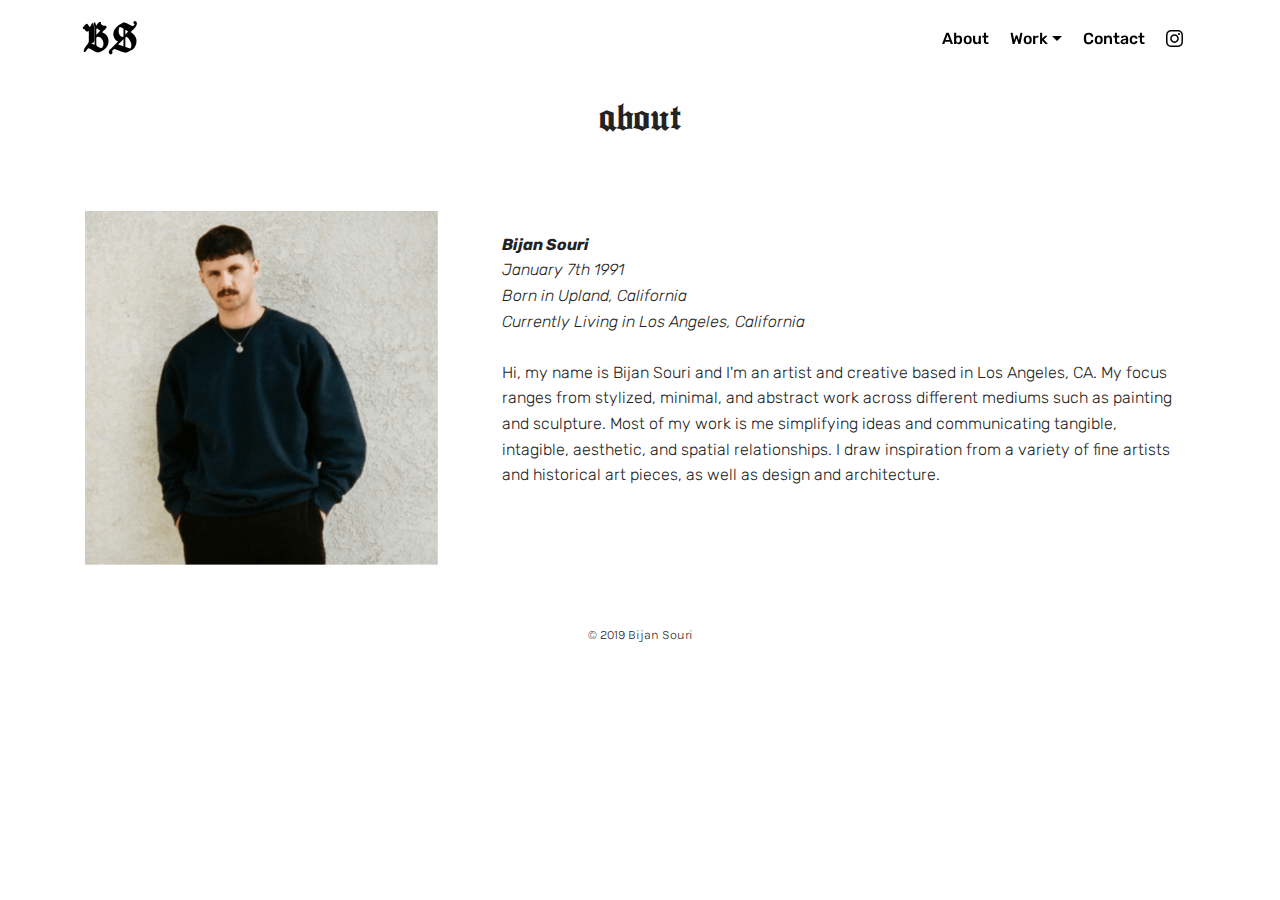
==== commit d6d6914e: "create github pages" ====
--- a/about.html
+++ b/about.html
@@ -28,7 +28,7 @@
 
     
 
-    <nav class="navbar navbar-expand beta-menu navbar-dropdown align-items-center navbar-fixed-top navbar-toggleable-sm">
+    <nav class="navbar navbar-expand beta-menu navbar-dropdown align-items-center navbar-fixed-top navbar-toggleable-sm bg-color transparent">
         <button class="navbar-toggler navbar-toggler-right" type="button" data-toggle="collapse" data-target="#navbarSupportedContent" aria-controls="navbarSupportedContent" aria-expanded="false" aria-label="Toggle navigation">
             <div class="hamburger">
                 <span></span>
@@ -51,7 +51,7 @@
             <ul class="navbar-nav nav-dropdown nav-right" data-app-modern-menu="true"><li class="nav-item">
                     <a class="nav-link link text-black display-4" href="about.html">
                         About</a>
-                </li><li class="nav-item dropdown"><a class="nav-link link dropdown-toggle text-black display-4" href="https://mobirise.co" data-toggle="dropdown-submenu" aria-expanded="false">
+                </li><li class="nav-item dropdown open"><a class="nav-link link dropdown-toggle text-black display-4" href="https://mobirise.co" data-toggle="dropdown-submenu" aria-expanded="true">
                         Work</a><div class="dropdown-menu"><a class="dropdown-item text-black display-4" href="art.html">Art</a><a class="dropdown-item text-black display-4" href="photography.html">Photograpy</a><a class="dropdown-item text-black display-4" href="scenic.html">Scenic Art</a><a class="dropdown-item text-black display-4" href="video.html">Video</a></div></li><li class="nav-item"><a class="nav-link link text-black display-4" href="contact.html">
                         Contact</a></li><li class="nav-item"><a class="nav-link link text-black display-4" href="https://www.instagram.com/okaybrb/" target="_blank"><span class="socicon socicon-instagram mbr-iconfont mbr-iconfont-btn" style="font-size: 17px;"></span></a></li></ul>
             
@@ -59,7 +59,7 @@
     </nav>
 </section>
 
-<section class="engine"><a href="https://mobirise.info">Mobirise</a></section><section class="header1 cid-rice3ErLma" id="header16-d">
+<section class="engine"><a href="https://mobirise.info/z">best free website templates</a></section><section class="header1 cid-rice3ErLma" id="header16-d">
 
     
 
--- a/assets/mobirise/css/mbr-additional.css
+++ b/assets/mobirise/css/mbr-additional.css
@@ -4169,282 +4169,55 @@
 .cid-riccheH9Om .mbr-gallery-item > div > span {
   color: #ffffff;
 }
-.cid-ritJtkHt2c {
+.cid-ritRLOEgha {
   padding-top: 45px;
   padding-bottom: 45px;
-  background-color: #ffffff;
-}
-.cid-ritJtkHt2c .content-slider {
+  background: #ffffff;
+}
+.cid-ritRLOEgha .images-container.container-fluid {
+  padding: 0;
+}
+.cid-ritRLOEgha .media-container-row {
+  margin: 0 auto;
+  align-items: stretch;
+  -webkit-align-items: stretch;
+}
+.cid-ritRLOEgha .media-container-row .img-item {
   display: -webkit-flex;
+  flex-direction: column;
   justify-content: center;
+  position: relative;
+  width: 100%;
+  z-index: 1;
+  -webkit-flex-direction: column;
   -webkit-justify-content: center;
 }
-.cid-ritJtkHt2c .modal-body .close {
-  background: #1b1b1b;
-}
-.cid-ritJtkHt2c .modal-body .close span {
-  font-style: normal;
-}
-.cid-ritJtkHt2c .carousel-inner > .active,
-.cid-ritJtkHt2c .carousel-inner > .next,
-.cid-ritJtkHt2c .carousel-inner > .prev {
-  display: -webkit-flex;
-}
-.cid-ritJtkHt2c .carousel-control .icon-next,
-.cid-ritJtkHt2c .carousel-control .icon-prev {
-  margin-top: -18px;
-  font-size: 40px;
-  line-height: 27px;
-}
-.cid-ritJtkHt2c .carousel-control:hover {
-  background: #1b1b1b;
-  color: #fff;
-  opacity: 1;
-}
-@media (max-width: 767px) {
-  .cid-ritJtkHt2c .container .carousel-control {
-    margin-bottom: 0;
-  }
-  .cid-ritJtkHt2c .content-slider-wrap {
-    width: 100%!important;
-  }
-}
-.cid-ritJtkHt2c .boxed-slider {
-  position: relative;
-  padding: 93px 0;
-}
-.cid-ritJtkHt2c .boxed-slider > div {
-  position: relative;
-}
-.cid-ritJtkHt2c .container img {
+.cid-ritRLOEgha .media-container-row .img-item img {
   width: 100%;
-}
-.cid-ritJtkHt2c .container img + .row {
-  position: absolute;
-  top: 50%;
-  left: 0;
-  right: 0;
-  -webkit-transform: translateY(-50%);
-  -moz-transform: translateY(-50%);
-  transform: translateY(-50%);
+  min-height: 1px;
+}
+.cid-ritRLOEgha .media-container-row .img-item .img-caption {
+  background: #ffffff;
   z-index: 2;
-}
-.cid-ritJtkHt2c .mbr-section {
-  padding: 0;
-  background-attachment: scroll;
-}
-.cid-ritJtkHt2c .mbr-table-cell {
-  padding: 0;
-}
-.cid-ritJtkHt2c .container .carousel-indicators {
-  margin-bottom: 3px;
-}
-.cid-ritJtkHt2c .carousel-caption {
-  top: 50%;
-  right: 0;
-  bottom: auto;
-  left: 0;
-  display: -webkit-flex;
-  align-items: center;
-  -webkit-transform: translateY(-50%);
-  transform: translateY(-50%);
-  -webkit-align-items: center;
-}
-.cid-ritJtkHt2c .mbr-overlay {
-  z-index: 1;
-}
-.cid-ritJtkHt2c .container-slide.container {
-  width: 100%;
-  min-height: 100vh;
-  padding: 0;
-}
-.cid-ritJtkHt2c .carousel-item {
-  background-position: 50% 50%;
-  background-repeat: no-repeat;
-  background-size: cover;
-  -o-transition: -o-transform 0.6s ease-in-out;
-  -webkit-transition: -webkit-transform 0.6s ease-in-out;
-  transition: transform 0.6s ease-in-out, -webkit-transform 0.6s ease-in-out, -o-transform 0.6s ease-in-out;
-  -webkit-backface-visibility: hidden;
-  backface-visibility: hidden;
-  -webkit-perspective: 1000px;
-  perspective: 1000px;
-}
-@media (max-width: 576px) {
-  .cid-ritJtkHt2c .carousel-item .container {
+  padding: 1rem 1rem;
+  word-break: break-word;
+}
+.cid-ritRLOEgha .media-container-row .img-item .img-caption p {
+  margin-bottom: 0;
+}
+.cid-ritRLOEgha .media-container-row .img-item.item1 {
+  padding: 0 2rem 0 0;
+}
+@media (max-width: 992px) {
+  .cid-ritRLOEgha .img-item {
+    width: 100% !important;
+  }
+  .cid-ritRLOEgha .img-item.item1 {
     width: 100%;
-  }
-}
-.cid-ritJtkHt2c .carousel-item-next.carousel-item-left,
-.cid-ritJtkHt2c .carousel-item-prev.carousel-item-right {
-  -webkit-transform: translate3d(0, 0, 0);
-  transform: translate3d(0, 0, 0);
-}
-.cid-ritJtkHt2c .active.carousel-item-right,
-.cid-ritJtkHt2c .carousel-item-next {
-  -webkit-transform: translate3d(100%, 0, 0);
-  transform: translate3d(100%, 0, 0);
-}
-.cid-ritJtkHt2c .active.carousel-item-left,
-.cid-ritJtkHt2c .carousel-item-prev {
-  -webkit-transform: translate3d(-100%, 0, 0);
-  transform: translate3d(-100%, 0, 0);
-}
-.cid-ritJtkHt2c .mbr-slider .carousel-control {
-  top: 50%;
-  width: 50px;
-  height: 50px;
-  margin-top: -1.5rem;
-  font-size: 35px;
-  background-color: rgba(0, 0, 0, 0.5);
-  border: 2px solid #fff;
-  border-radius: 50%;
-  transition: all .3s;
-}
-.cid-ritJtkHt2c .mbr-slider .carousel-control.carousel-control-prev {
-  left: 0;
-  margin-left: 2.5rem;
-}
-.cid-ritJtkHt2c .mbr-slider .carousel-control.carousel-control-next {
-  right: 0;
-  margin-right: 2.5rem;
-}
-.cid-ritJtkHt2c .mbr-slider .carousel-control .mbr-iconfont {
-  font-size: 1.5rem;
-}
-@media (max-width: 767px) {
-  .cid-ritJtkHt2c .mbr-slider .carousel-control {
-    top: auto;
-    bottom: 1rem;
-  }
-}
-.cid-ritJtkHt2c .mbr-slider .carousel-indicators {
-  position: absolute;
-  bottom: 0;
-  margin-bottom: 1.5rem !important;
-}
-.cid-ritJtkHt2c .mbr-slider .carousel-indicators li {
-  max-width: 15px;
-  height: 15px;
-  max-height: 15px;
-  margin: 3px;
-  background-color: rgba(0, 0, 0, 0.5);
-  border: 2px solid #fff;
-  border-radius: 50%;
-  opacity: .5;
-  transition: all .3s;
-}
-.cid-ritJtkHt2c .mbr-slider .carousel-indicators li.active,
-.cid-ritJtkHt2c .mbr-slider .carousel-indicators li:hover {
-  opacity: .9;
-}
-.cid-ritJtkHt2c .mbr-slider .carousel-indicators li::after,
-.cid-ritJtkHt2c .mbr-slider .carousel-indicators li::before {
-  content: none;
-}
-.cid-ritJtkHt2c .mbr-slider .carousel-indicators.ie-fix {
-  left: 50%;
-  display: block;
-  width: 60%;
-  margin-left: -30%;
-  text-align: center;
-}
-@media (max-width: 576px) {
-  .cid-ritJtkHt2c .mbr-slider .carousel-indicators {
-    display: none !important;
-  }
-}
-.cid-ritJtkHt2c .mbr-slider > .container img {
-  width: 100%;
-}
-.cid-ritJtkHt2c .mbr-slider > .container img + .row {
-  position: absolute;
-  top: 50%;
-  right: 0;
-  left: 0;
-  z-index: 2;
-  -moz-transform: translateY(-50%);
-  -webkit-transform: translateY(-50%);
-  transform: translateY(-50%);
-}
-.cid-ritJtkHt2c .mbr-slider > .container .carousel-indicators {
-  margin-bottom: 3px;
-}
-@media (max-width: 576px) {
-  .cid-ritJtkHt2c .mbr-slider > .container .carousel-control {
-    margin-bottom: 0;
-  }
-}
-.cid-ritJtkHt2c .mbr-slider .mbr-section {
-  padding: 0;
-  background-attachment: scroll;
-}
-.cid-ritJtkHt2c .mbr-slider .mbr-table-cell {
-  padding: 0;
-}
-.cid-ritJtkHt2c .carousel-item .container.container-slide {
-  position: initial;
-  width: auto;
-  min-height: 0;
-}
-.cid-ritJtkHt2c .full-screen .slider-fullscreen-image {
-  min-height: 100vh;
-  background-repeat: no-repeat;
-  background-position: 50% 50%;
-  background-size: cover;
-}
-.cid-ritJtkHt2c .full-screen .slider-fullscreen-image.active {
-  display: -o-flex;
-}
-.cid-ritJtkHt2c .full-screen .container {
-  width: auto;
-  padding-right: 0;
-  padding-left: 0;
-}
-.cid-ritJtkHt2c .full-screen .carousel-item .container.container-slide {
-  width: 100%;
-  min-height: 100vh;
-  padding: 0;
-}
-.cid-ritJtkHt2c .full-screen .carousel-item .container.container-slide img {
-  display: none;
-}
-.cid-ritJtkHt2c .mbr-background-video-preview {
-  position: absolute;
-  top: 0;
-  right: 0;
-  bottom: 0;
-  left: 0;
-}
-.cid-ritJtkHt2c .mbr-overlay ~ .container-slide {
-  z-index: auto;
-}
-.cid-ritJtkHt2c .mbr-slider.slide .container {
-  overflow: hidden;
-  padding: 0;
-}
-.cid-ritJtkHt2c .carousel-inner {
-  height: 100%;
-}
-.cid-ritJtkHt2c .slider-fullscreen-image {
-  height: 100%;
-  background: transparent !important;
-}
-.cid-ritJtkHt2c .image_wrapper {
-  height: 400px;
-  width: 100%;
-  position: relative;
-  display: inline-block;
-}
-.cid-ritJtkHt2c .image_wrapper img {
-  width: auto !important;
-  height: 100%;
-}
-.cid-ritJtkHt2c .carousel-item .container-slide {
-  text-align: center;
-}
-.cid-ritJtkHt2c .content-slider-wrap {
-  width: 87%;
+    flex-basis: initial !important;
+    padding: 0 0 2rem 0 !important;
+    -webkit-flex-basis: initial !important;
+  }
 }
 .cid-rioFYg2fih {
   padding-top: 0px;
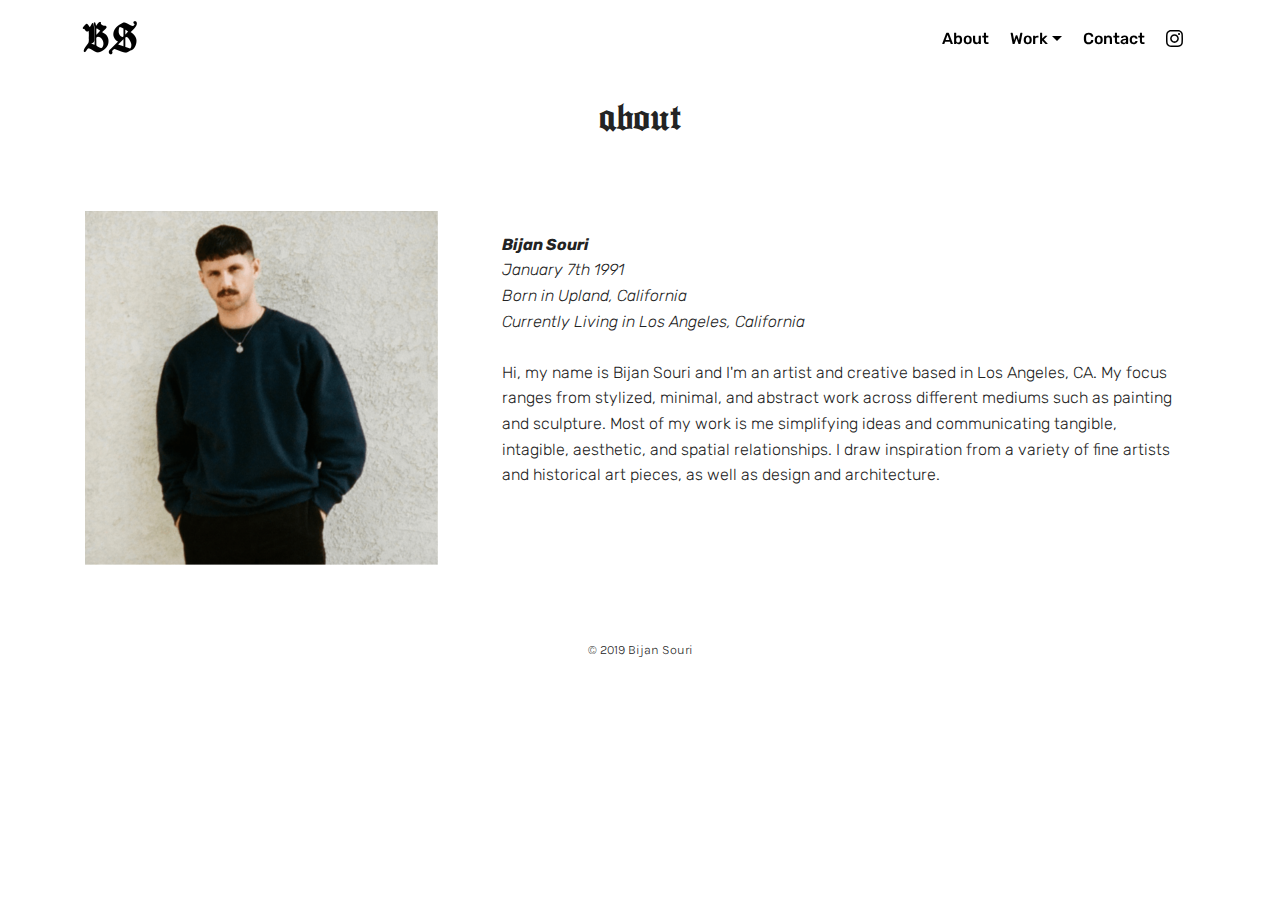
==== commit ba7cdf31: "create github pages" ====
--- a/about.html
+++ b/about.html
@@ -40,7 +40,7 @@
         <div class="menu-logo">
             <div class="navbar-brand">
                 <span class="navbar-logo">
-                    <a href="index.html">
+                    <a href="https://bijansouri.com">
                         <img src="assets/images/bs-new-square-122x122.png" alt="Mobirise" title="" style="height: 3.8rem;">
                     </a>
                 </span>
@@ -59,7 +59,7 @@
     </nav>
 </section>
 
-<section class="engine"><a href="https://mobirise.info/z">best free website templates</a></section><section class="header1 cid-rice3ErLma" id="header16-d">
+<section class="engine"><a href="https://mobirise.info/i">website creation software</a></section><section class="header1 cid-rice3ErLma" id="header16-d">
 
     
 
--- a/assets/mobirise/css/mbr-additional.css
+++ b/assets/mobirise/css/mbr-additional.css
@@ -131,7 +131,7 @@
   border-radius: 3px;
 }
 .bg-primary {
-  background-color: #ffffff !important;
+  background-color: #149dcc !important;
 }
 .bg-success {
   background-color: #f7ed4a !important;
@@ -147,23 +147,23 @@
 }
 .btn-primary,
 .btn-primary:active {
-  background-color: #ffffff !important;
-  border-color: #ffffff !important;
-  color: #808080 !important;
+  background-color: #149dcc !important;
+  border-color: #149dcc !important;
+  color: #ffffff !important;
 }
 .btn-primary:hover,
 .btn-primary:focus,
 .btn-primary.focus,
 .btn-primary.active {
-  color: #808080 !important;
-  background-color: #d9d9d9 !important;
-  border-color: #d9d9d9 !important;
+  color: #ffffff !important;
+  background-color: #0d6786 !important;
+  border-color: #0d6786 !important;
 }
 .btn-primary.disabled,
 .btn-primary:disabled {
-  color: #808080 !important;
-  background-color: #d9d9d9 !important;
-  border-color: #d9d9d9 !important;
+  color: #ffffff !important;
+  background-color: #0d6786 !important;
+  border-color: #0d6786 !important;
 }
 .btn-secondary,
 .btn-secondary:active {
@@ -311,22 +311,22 @@
 .btn-primary-outline,
 .btn-primary-outline:active {
   background: none;
-  border-color: #cccccc;
-  color: #cccccc;
+  border-color: #0b566f;
+  color: #0b566f;
 }
 .btn-primary-outline:hover,
 .btn-primary-outline:focus,
 .btn-primary-outline.focus,
 .btn-primary-outline.active {
-  color: #808080;
-  background-color: #ffffff;
-  border-color: #ffffff;
+  color: #ffffff;
+  background-color: #149dcc;
+  border-color: #149dcc;
 }
 .btn-primary-outline.disabled,
 .btn-primary-outline:disabled {
-  color: #808080 !important;
-  background-color: #ffffff !important;
-  border-color: #ffffff !important;
+  color: #ffffff !important;
+  background-color: #149dcc !important;
+  border-color: #149dcc !important;
 }
 .btn-secondary-outline,
 .btn-secondary-outline:active {
@@ -463,7 +463,7 @@
   border-color: #ffffff;
 }
 .text-primary {
-  color: #ffffff !important;
+  color: #149dcc !important;
 }
 .text-secondary {
   color: #ff3366 !important;
@@ -488,7 +488,7 @@
 }
 a.text-primary:hover,
 a.text-primary:focus {
-  color: #cccccc !important;
+  color: #0b566f !important;
 }
 a.text-secondary:hover,
 a.text-secondary:focus {
@@ -530,32 +530,18 @@
 .alert-danger {
   background-color: #b1a374;
 }
-.mbr-section-btn a.btn:not(.btn-form) {
-  border-radius: 100px;
-}
 .mbr-section-btn a.btn:not(.btn-form):hover,
 .mbr-section-btn a.btn:not(.btn-form):focus {
   box-shadow: none !important;
 }
-.mbr-section-btn a.btn:not(.btn-form):hover,
-.mbr-section-btn a.btn:not(.btn-form):focus {
-  box-shadow: 0 10px 40px 0 rgba(0, 0, 0, 0.2) !important;
-  -webkit-box-shadow: 0 10px 40px 0 rgba(0, 0, 0, 0.2) !important;
-}
-.mbr-gallery-filter li a {
-  border-radius: 100px !important;
-}
 .mbr-gallery-filter li.active .btn {
-  background-color: #ffffff;
-  border-color: #ffffff;
-  color: #8c8c8c;
+  background-color: #149dcc;
+  border-color: #149dcc;
+  color: #ffffff;
 }
 .mbr-gallery-filter li.active .btn:focus {
   box-shadow: none;
 }
-.nav-tabs .nav-link {
-  border-radius: 100px !important;
-}
 .btn-form {
   border-radius: 0;
 }
@@ -564,11 +550,11 @@
 }
 a,
 a:hover {
-  color: #ffffff;
+  color: #149dcc;
 }
 .mbr-plan-header.bg-primary .mbr-plan-subtitle,
 .mbr-plan-header.bg-primary .mbr-plan-price-desc {
-  color: #ffffff;
+  color: #b4e6f8;
 }
 .mbr-plan-header.bg-success .mbr-plan-subtitle,
 .mbr-plan-header.bg-success .mbr-plan-price-desc {
@@ -689,7 +675,7 @@
   padding: 10px 0 10px 20px;
   font-size: 1.09rem;
   position: relative;
-  border-color: #ffffff;
+  border-color: #149dcc;
   border-width: 3px;
 }
 ul,
@@ -719,45 +705,6 @@
 /* Forms */
 .mbr-form .btn {
   margin: .4rem 0;
-}
-.mbr-form .input-group-btn a.btn {
-  border-radius: 100px !important;
-}
-.mbr-form .input-group-btn a.btn:hover {
-  box-shadow: 0 10px 40px 0 rgba(0, 0, 0, 0.2);
-}
-.mbr-form .input-group-btn button[type="submit"] {
-  border-radius: 100px !important;
-  padding: 1rem 3rem;
-}
-.mbr-form .input-group-btn button[type="submit"]:hover {
-  box-shadow: 0 10px 40px 0 rgba(0, 0, 0, 0.2);
-}
-.form2 .form-control {
-  border-top-left-radius: 100px;
-  border-bottom-left-radius: 100px;
-}
-.form2 .input-group-btn a.btn {
-  border-top-left-radius: 0 !important;
-  border-bottom-left-radius: 0 !important;
-}
-.form2 .input-group-btn button[type="submit"] {
-  border-top-left-radius: 0 !important;
-  border-bottom-left-radius: 0 !important;
-}
-.form3 input[type="email"] {
-  border-radius: 100px !important;
-}
-@media (max-width: 349px) {
-  .form2 input[type="email"] {
-    border-radius: 100px !important;
-  }
-  .form2 .input-group-btn a.btn {
-    border-radius: 100px !important;
-  }
-  .form2 .input-group-btn button[type="submit"] {
-    border-radius: 100px !important;
-  }
 }
 @media (max-width: 767px) {
   .btn {
@@ -778,7 +725,7 @@
   text-align: center;
   position: relative;
   border: 2px solid #c0a375;
-  border-color: #ffffff;
+  border-color: #149dcc;
   color: #232323;
   cursor: pointer;
 }
@@ -789,7 +736,7 @@
 }
 .btn-social:hover {
   color: #fff;
-  background: #ffffff;
+  background: #149dcc;
 }
 .btn-social + .btn {
   margin-left: .1rem;
@@ -797,45 +744,13 @@
 /* Footer */
 .mbr-footer-content li::before,
 .mbr-footer .mbr-contacts li::before {
-  background: #ffffff;
+  background: #149dcc;
 }
 .mbr-footer-content li a:hover,
 .mbr-footer .mbr-contacts li a:hover {
-  color: #ffffff;
-}
-.footer3 input[type="email"],
-.footer4 input[type="email"] {
-  border-radius: 100px !important;
-}
-.footer3 .input-group-btn a.btn,
-.footer4 .input-group-btn a.btn {
-  border-radius: 100px !important;
-}
-.footer3 .input-group-btn button[type="submit"],
-.footer4 .input-group-btn button[type="submit"] {
-  border-radius: 100px !important;
+  color: #149dcc;
 }
 /* Headers*/
-.header13 .form-inline input[type="email"],
-.header14 .form-inline input[type="email"] {
-  border-radius: 100px;
-}
-.header13 .form-inline input[type="text"],
-.header14 .form-inline input[type="text"] {
-  border-radius: 100px;
-}
-.header13 .form-inline input[type="tel"],
-.header14 .form-inline input[type="tel"] {
-  border-radius: 100px;
-}
-.header13 .form-inline a.btn,
-.header14 .form-inline a.btn {
-  border-radius: 100px;
-}
-.header13 .form-inline button,
-.header14 .form-inline button {
-  border-radius: 100px !important;
-}
 .offset-1 {
   margin-left: 8.33333%;
 }
@@ -1818,7 +1733,7 @@
   }
 }
 .cid-ritAlDVL1P {
-  padding-top: 15px;
+  padding-top: 30px;
   padding-bottom: 15px;
   background-color: #ffffff;
 }
@@ -2296,7 +2211,7 @@
   background: linear-gradient(to left, #554346, #45505b) !important;
 }
 .cid-ritCsbWevc {
-  padding-top: 15px;
+  padding-top: 30px;
   padding-bottom: 15px;
   background-color: #ffffff;
 }
@@ -2773,6 +2688,14 @@
   transition: 0.2s background ease-in-out;
   background: linear-gradient(to left, #554346, #45505b) !important;
 }
+.cid-riuXQ9aSrH {
+  padding-top: 30px;
+  padding-bottom: 15px;
+  background-color: #ffffff;
+}
+.cid-riuXQ9aSrH .media-container-row .mbr-text {
+  color: #232323;
+}
 .cid-rirHaiqyUX .navbar {
   background: #ffffff;
   transition: none;
@@ -3203,7 +3126,7 @@
   }
 }
 .cid-ritCJfpwxk {
-  padding-top: 15px;
+  padding-top: 30px;
   padding-bottom: 15px;
   background-color: #ffffff;
 }
@@ -3638,7 +3561,7 @@
   text-align: center;
 }
 .cid-ritCRxBaVs {
-  padding-top: 15px;
+  padding-top: 30px;
   padding-bottom: 15px;
   background-color: #ffffff;
 }
@@ -4394,7 +4317,7 @@
   background: linear-gradient(to left, #554346, #45505b) !important;
 }
 .cid-ritCBFiMKa {
-  padding-top: 15px;
+  padding-top: 30px;
   padding-bottom: 15px;
   background-color: #ffffff;
 }
@@ -4434,7 +4357,7 @@
   }
 }
 .cid-ritpx9NedA {
-  padding-top: 15px;
+  padding-top: 30px;
   padding-bottom: 15px;
   background-color: #ffffff;
 }
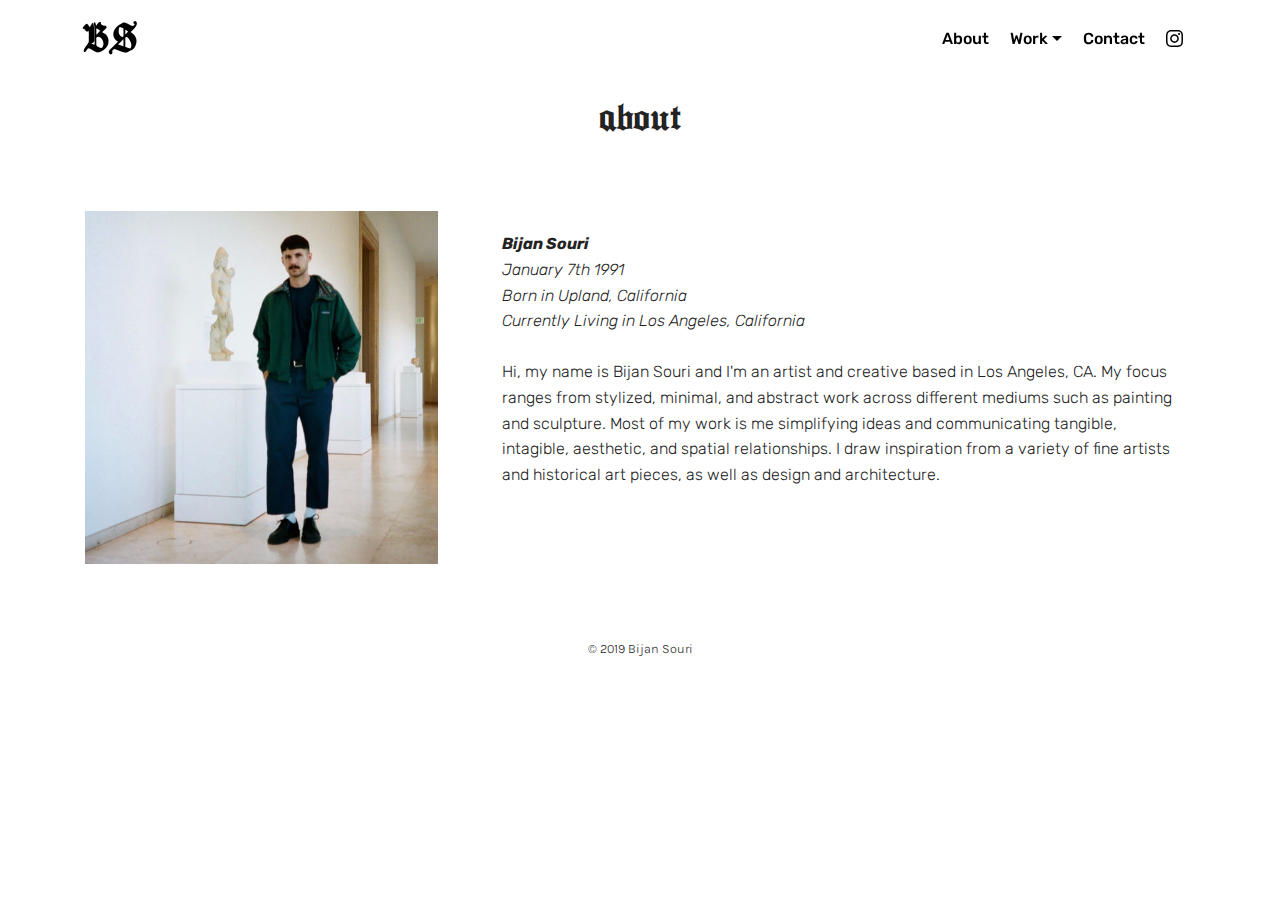
==== commit aef127eb: "create github pages" ====
--- a/about.html
+++ b/about.html
@@ -51,7 +51,7 @@
             <ul class="navbar-nav nav-dropdown nav-right" data-app-modern-menu="true"><li class="nav-item">
                     <a class="nav-link link text-black display-4" href="about.html">
                         About</a>
-                </li><li class="nav-item dropdown open"><a class="nav-link link dropdown-toggle text-black display-4" href="https://mobirise.co" data-toggle="dropdown-submenu" aria-expanded="true">
+                </li><li class="nav-item dropdown"><a class="nav-link link dropdown-toggle text-black display-4" href="https://mobirise.co" data-toggle="dropdown-submenu" aria-expanded="false">
                         Work</a><div class="dropdown-menu"><a class="dropdown-item text-black display-4" href="art.html">Art</a><a class="dropdown-item text-black display-4" href="photography.html">Photograpy</a><a class="dropdown-item text-black display-4" href="scenic.html">Scenic Art</a><a class="dropdown-item text-black display-4" href="video.html">Video</a></div></li><li class="nav-item"><a class="nav-link link text-black display-4" href="contact.html">
                         Contact</a></li><li class="nav-item"><a class="nav-link link text-black display-4" href="https://www.instagram.com/okaybrb/" target="_blank"><span class="socicon socicon-instagram mbr-iconfont mbr-iconfont-btn" style="font-size: 17px;"></span></a></li></ul>
             
@@ -59,7 +59,7 @@
     </nav>
 </section>
 
-<section class="engine"><a href="https://mobirise.info/i">website creation software</a></section><section class="header1 cid-rice3ErLma" id="header16-d">
+<section class="engine"><a href="https://mobirise.info/l">free web templates</a></section><section class="header1 cid-rice3ErLma" id="header16-d">
 
     
 
@@ -87,7 +87,7 @@
     <div class="container">
         <div class="media-container-row">
             <div class="mbr-figure pr-lg-5" style="width: 55%;">
-              <img src="assets/images/bijan-profile-pic-1162x1256.png" alt="" title="">
+              <img src="assets/images/62380031-706x1065.jpg" alt="" title="">
             </div>
             <div class="media-content px-3 align-self-center mbr-white py-2">
                     <p class="mbr-text testimonial-text mbr-fonts-style display-4"><strong>
--- a/assets/mobirise/css/mbr-additional.css
+++ b/assets/mobirise/css/mbr-additional.css
@@ -530,9 +530,20 @@
 .alert-danger {
   background-color: #b1a374;
 }
+.mbr-section-btn a.btn:not(.btn-form) {
+  border-radius: 100px;
+}
 .mbr-section-btn a.btn:not(.btn-form):hover,
 .mbr-section-btn a.btn:not(.btn-form):focus {
   box-shadow: none !important;
+}
+.mbr-section-btn a.btn:not(.btn-form):hover,
+.mbr-section-btn a.btn:not(.btn-form):focus {
+  box-shadow: 0 10px 40px 0 rgba(0, 0, 0, 0.2) !important;
+  -webkit-box-shadow: 0 10px 40px 0 rgba(0, 0, 0, 0.2) !important;
+}
+.mbr-gallery-filter li a {
+  border-radius: 100px !important;
 }
 .mbr-gallery-filter li.active .btn {
   background-color: #149dcc;
@@ -541,6 +552,9 @@
 }
 .mbr-gallery-filter li.active .btn:focus {
   box-shadow: none;
+}
+.nav-tabs .nav-link {
+  border-radius: 100px !important;
 }
 .btn-form {
   border-radius: 0;
@@ -705,6 +719,45 @@
 /* Forms */
 .mbr-form .btn {
   margin: .4rem 0;
+}
+.mbr-form .input-group-btn a.btn {
+  border-radius: 100px !important;
+}
+.mbr-form .input-group-btn a.btn:hover {
+  box-shadow: 0 10px 40px 0 rgba(0, 0, 0, 0.2);
+}
+.mbr-form .input-group-btn button[type="submit"] {
+  border-radius: 100px !important;
+  padding: 1rem 3rem;
+}
+.mbr-form .input-group-btn button[type="submit"]:hover {
+  box-shadow: 0 10px 40px 0 rgba(0, 0, 0, 0.2);
+}
+.form2 .form-control {
+  border-top-left-radius: 100px;
+  border-bottom-left-radius: 100px;
+}
+.form2 .input-group-btn a.btn {
+  border-top-left-radius: 0 !important;
+  border-bottom-left-radius: 0 !important;
+}
+.form2 .input-group-btn button[type="submit"] {
+  border-top-left-radius: 0 !important;
+  border-bottom-left-radius: 0 !important;
+}
+.form3 input[type="email"] {
+  border-radius: 100px !important;
+}
+@media (max-width: 349px) {
+  .form2 input[type="email"] {
+    border-radius: 100px !important;
+  }
+  .form2 .input-group-btn a.btn {
+    border-radius: 100px !important;
+  }
+  .form2 .input-group-btn button[type="submit"] {
+    border-radius: 100px !important;
+  }
 }
 @media (max-width: 767px) {
   .btn {
@@ -750,7 +803,39 @@
 .mbr-footer .mbr-contacts li a:hover {
   color: #149dcc;
 }
+.footer3 input[type="email"],
+.footer4 input[type="email"] {
+  border-radius: 100px !important;
+}
+.footer3 .input-group-btn a.btn,
+.footer4 .input-group-btn a.btn {
+  border-radius: 100px !important;
+}
+.footer3 .input-group-btn button[type="submit"],
+.footer4 .input-group-btn button[type="submit"] {
+  border-radius: 100px !important;
+}
 /* Headers*/
+.header13 .form-inline input[type="email"],
+.header14 .form-inline input[type="email"] {
+  border-radius: 100px;
+}
+.header13 .form-inline input[type="text"],
+.header14 .form-inline input[type="text"] {
+  border-radius: 100px;
+}
+.header13 .form-inline input[type="tel"],
+.header14 .form-inline input[type="tel"] {
+  border-radius: 100px;
+}
+.header13 .form-inline a.btn,
+.header14 .form-inline a.btn {
+  border-radius: 100px;
+}
+.header13 .form-inline button,
+.header14 .form-inline button {
+  border-radius: 100px !important;
+}
 .offset-1 {
   margin-left: 8.33333%;
 }
